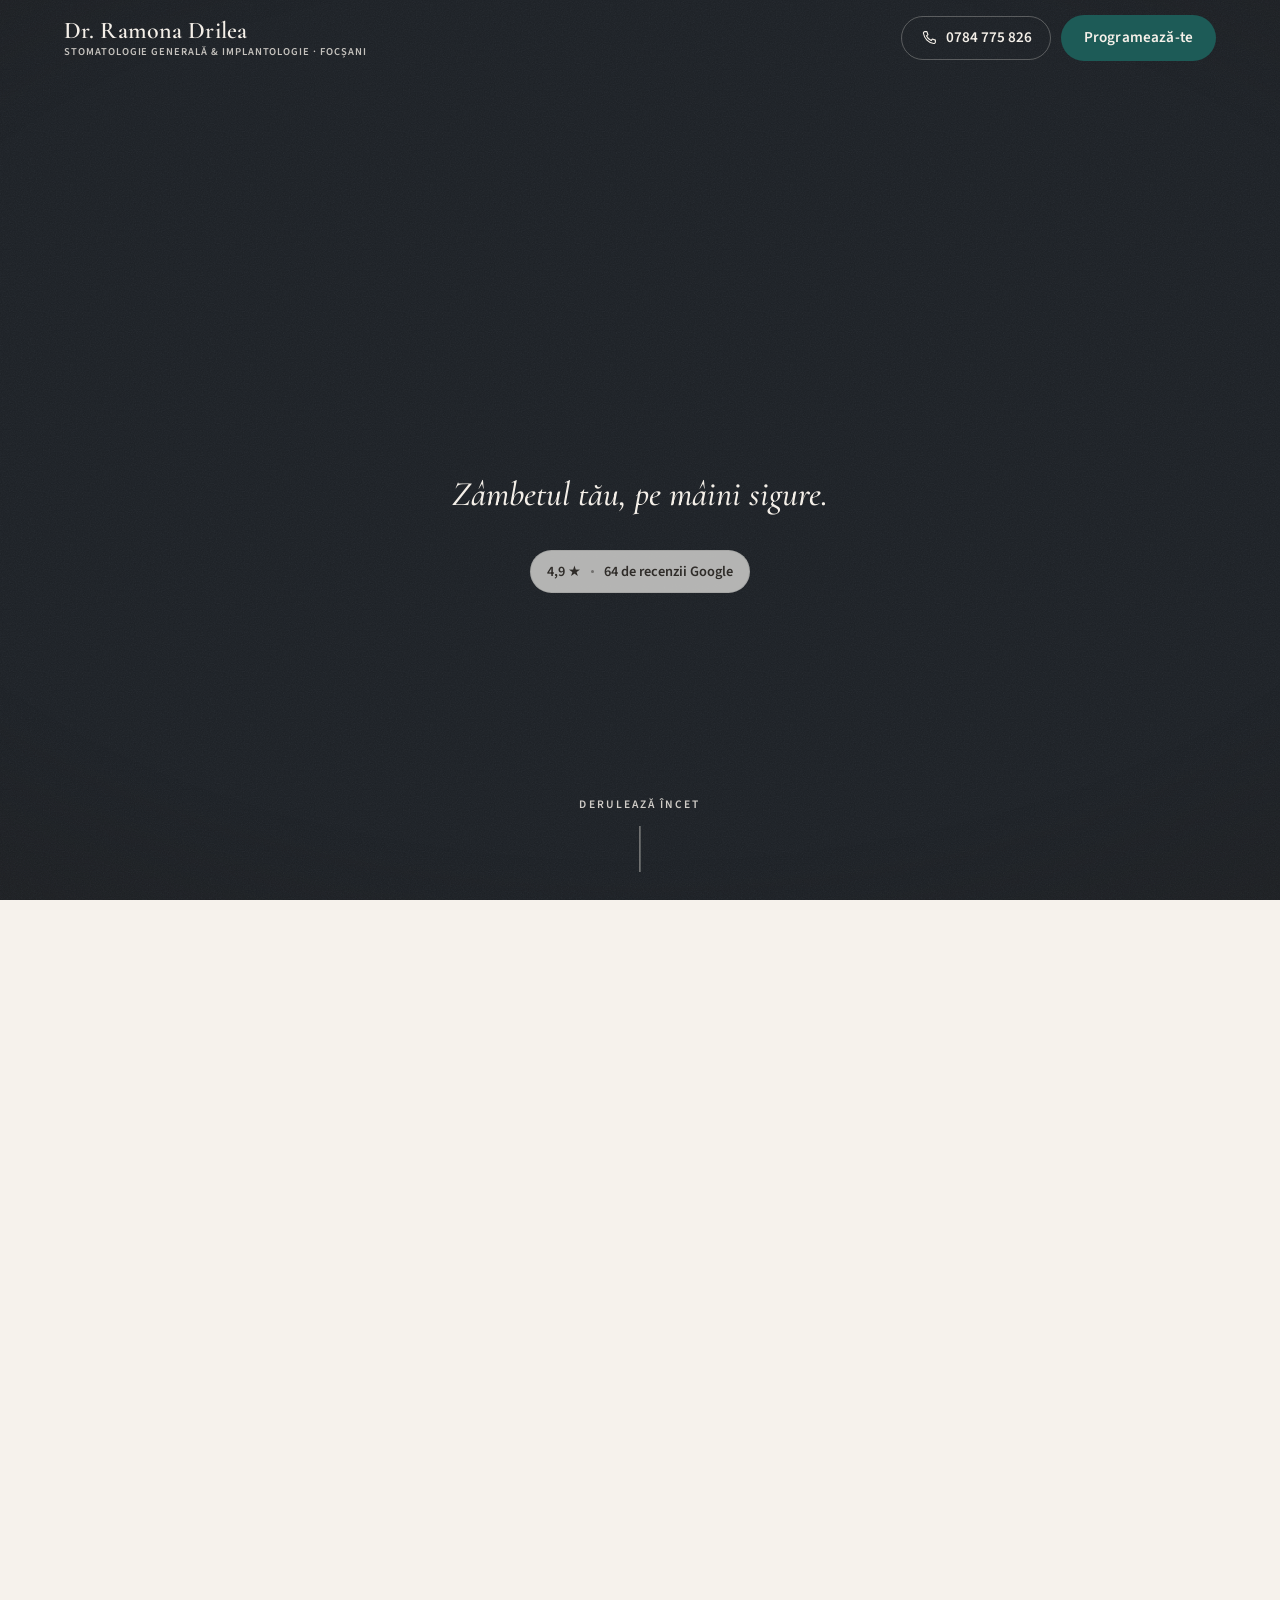
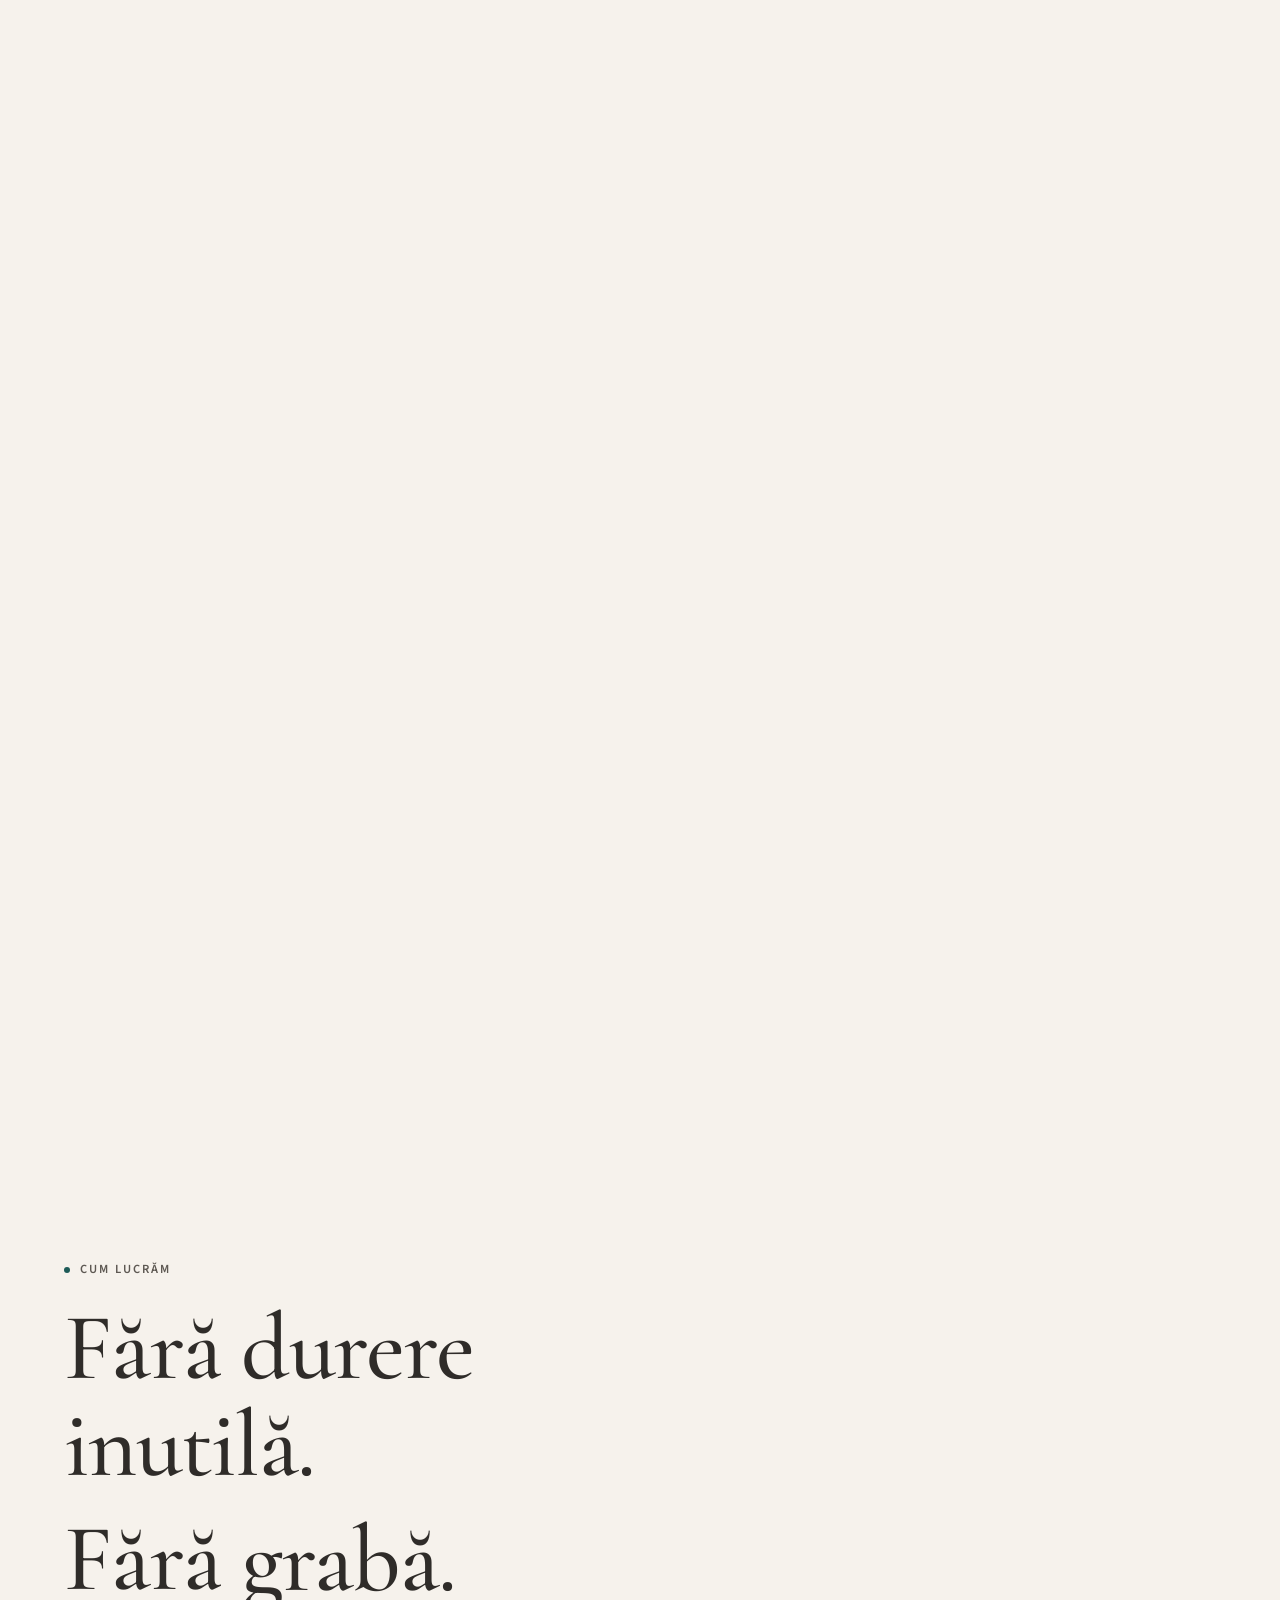
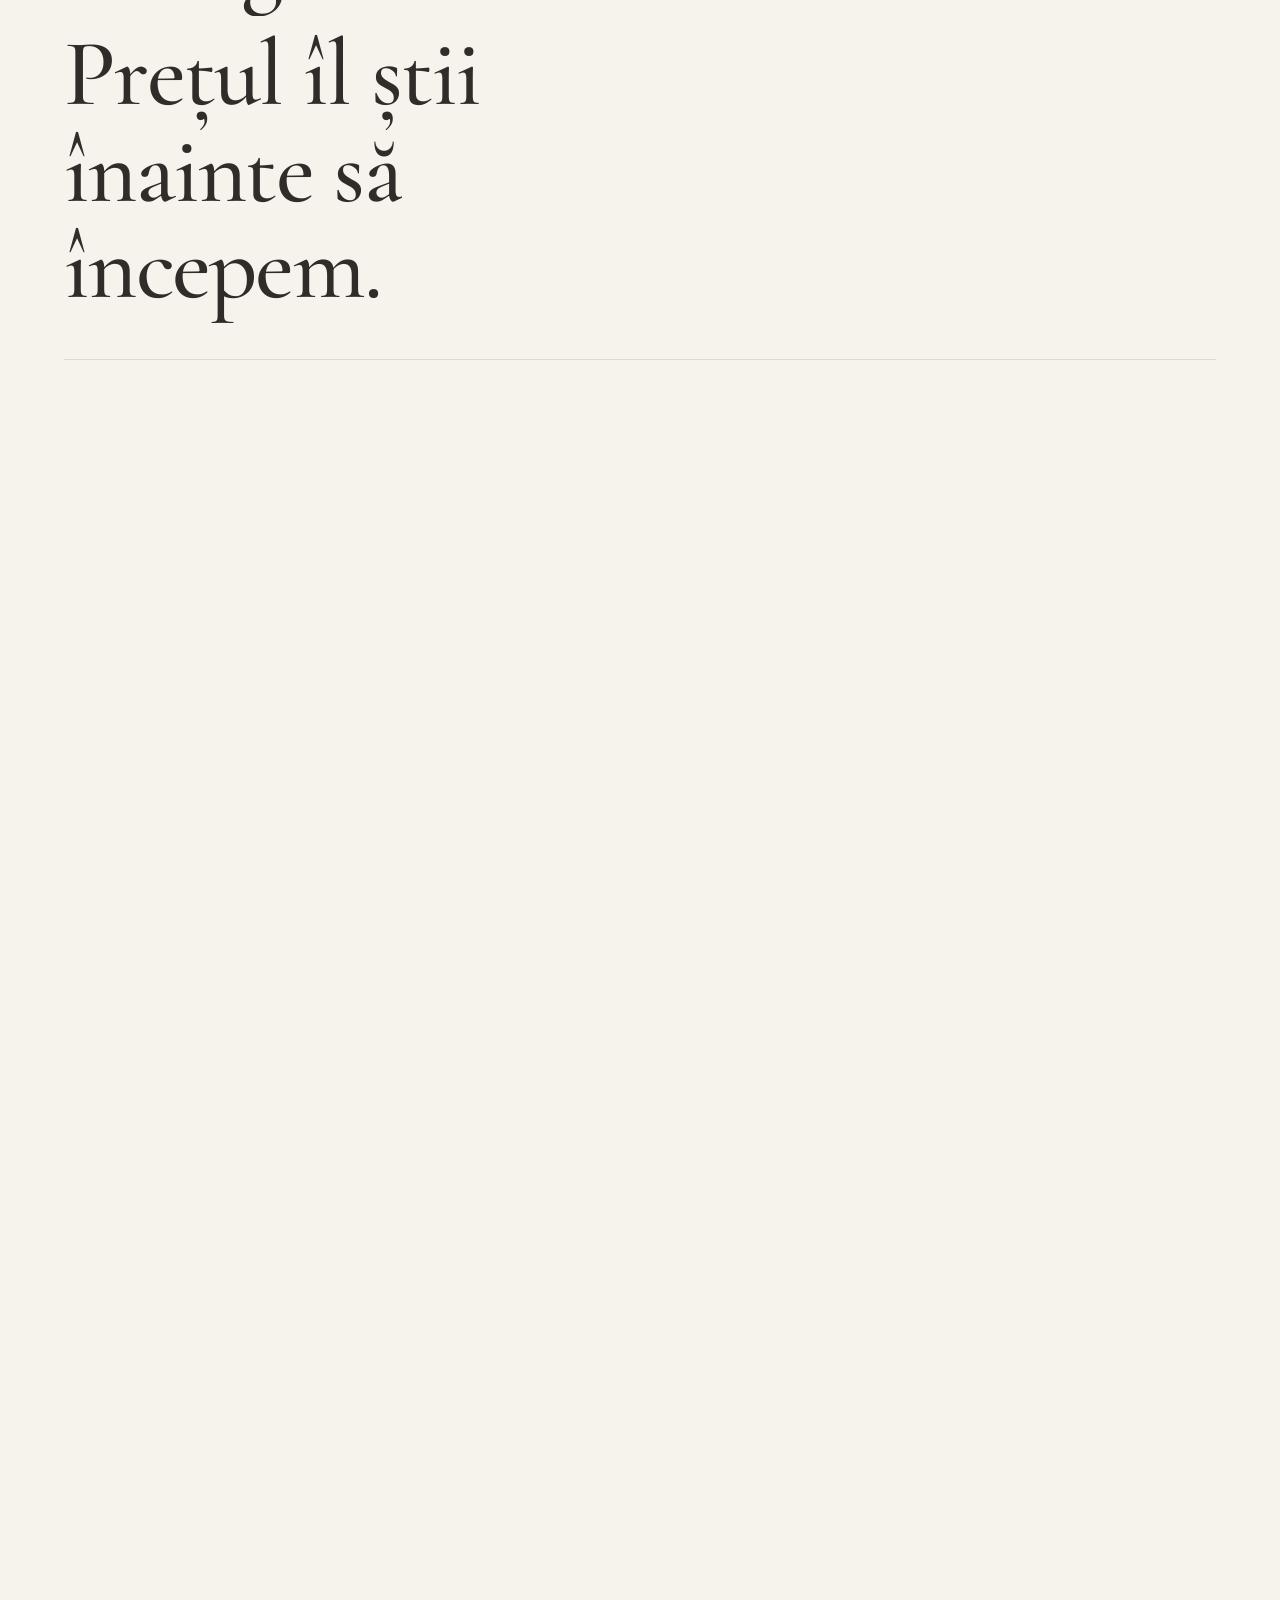
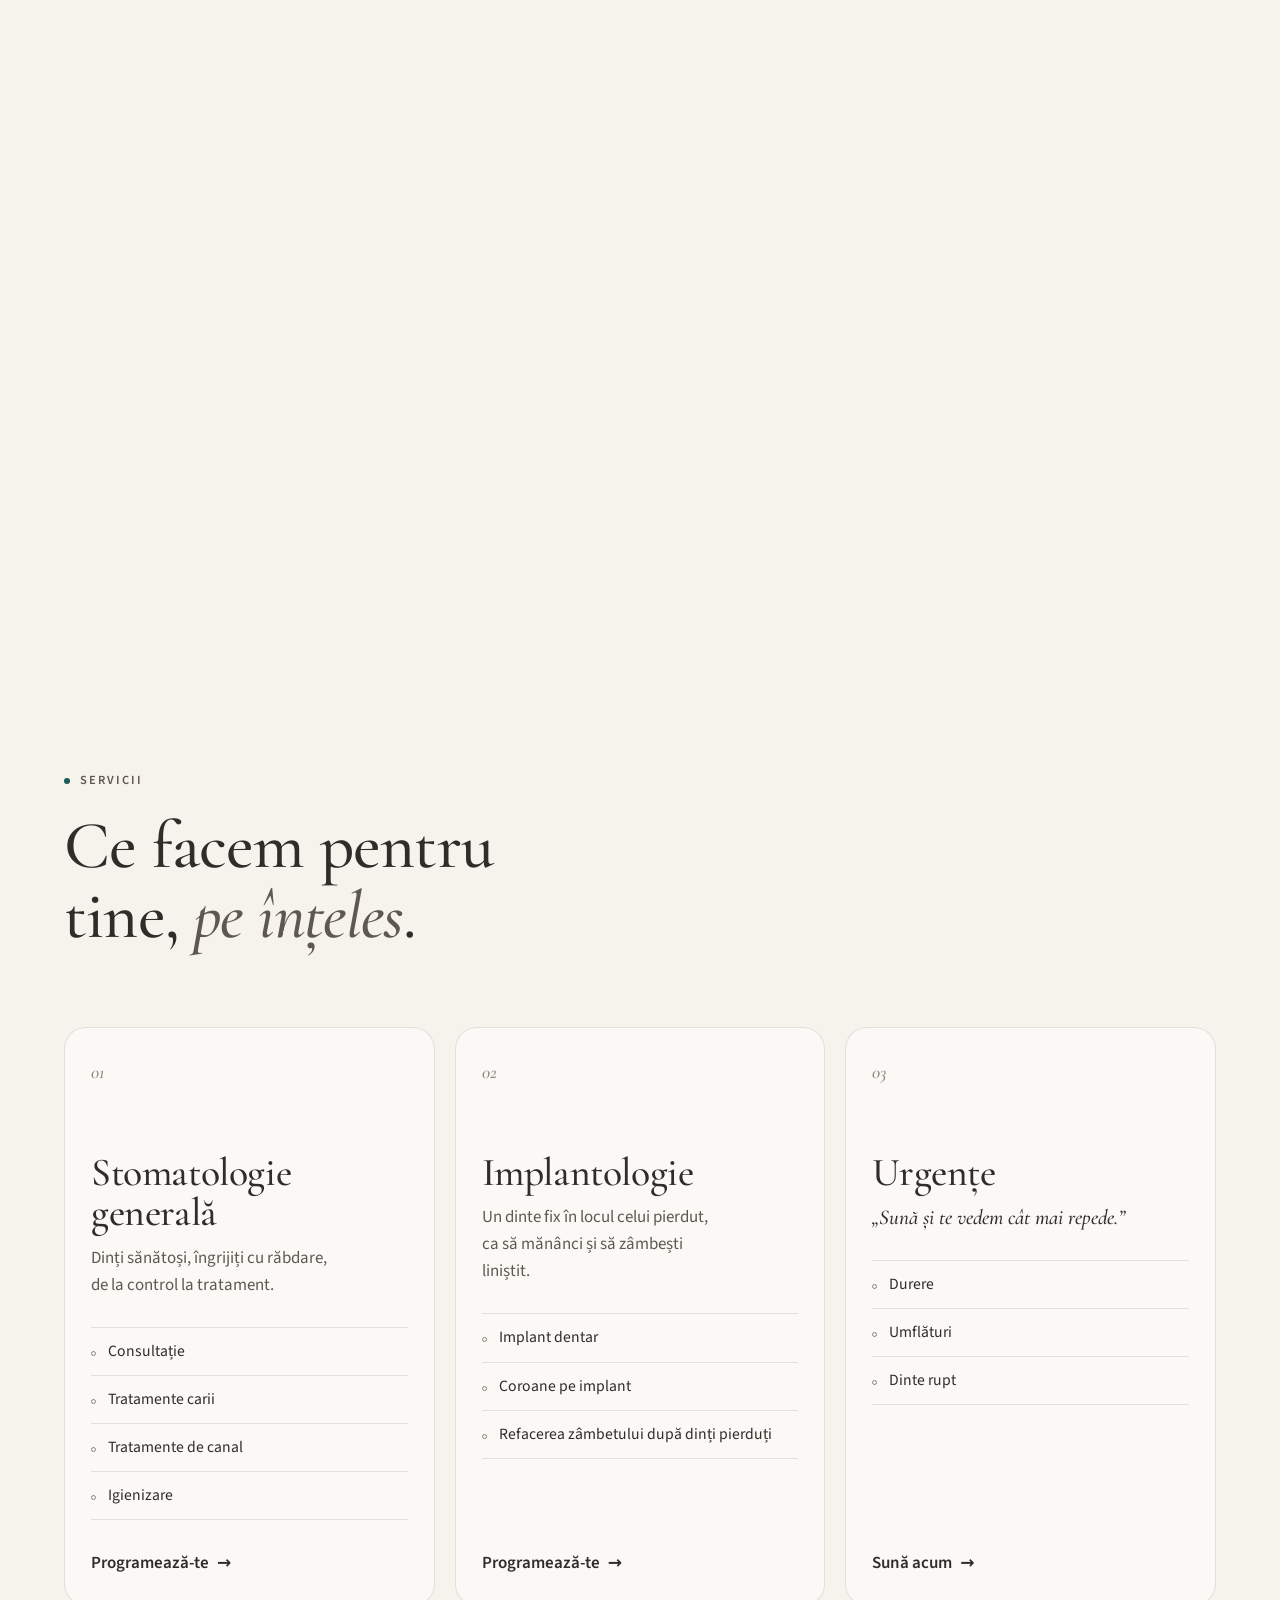
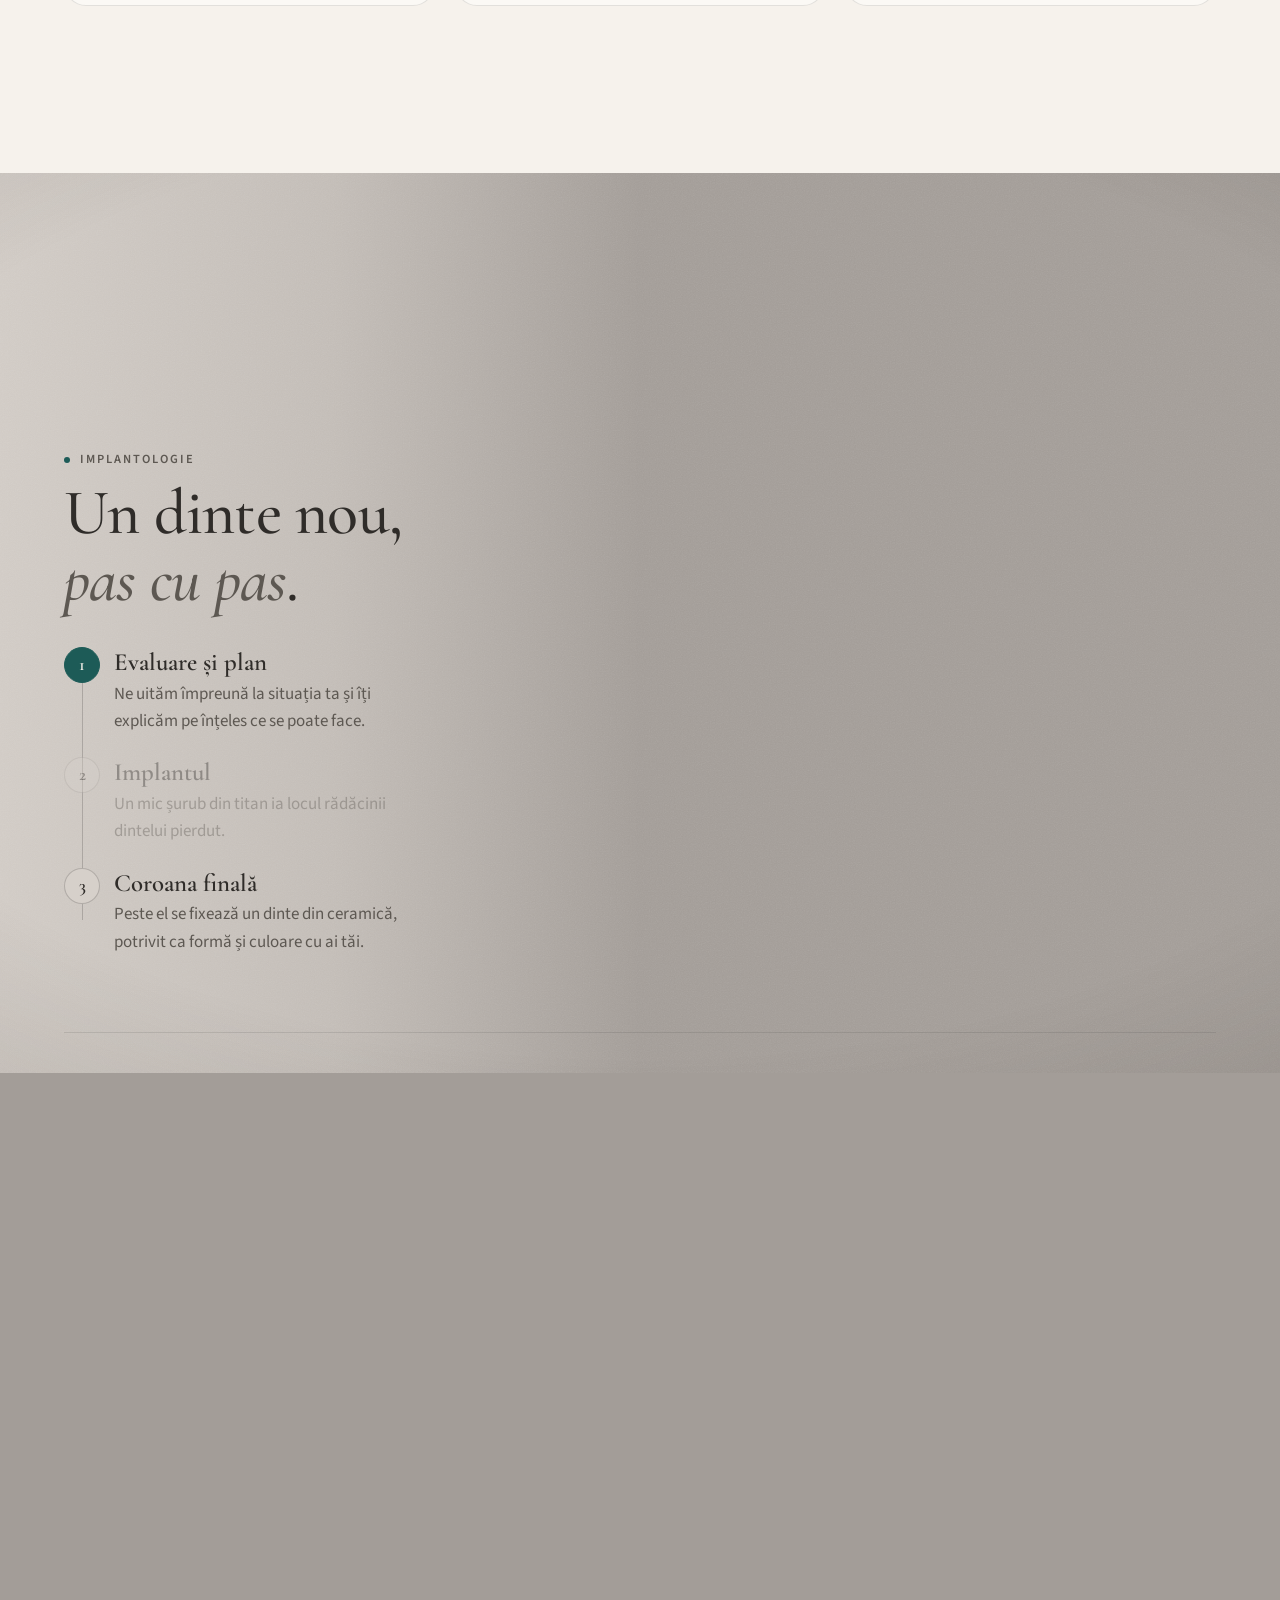
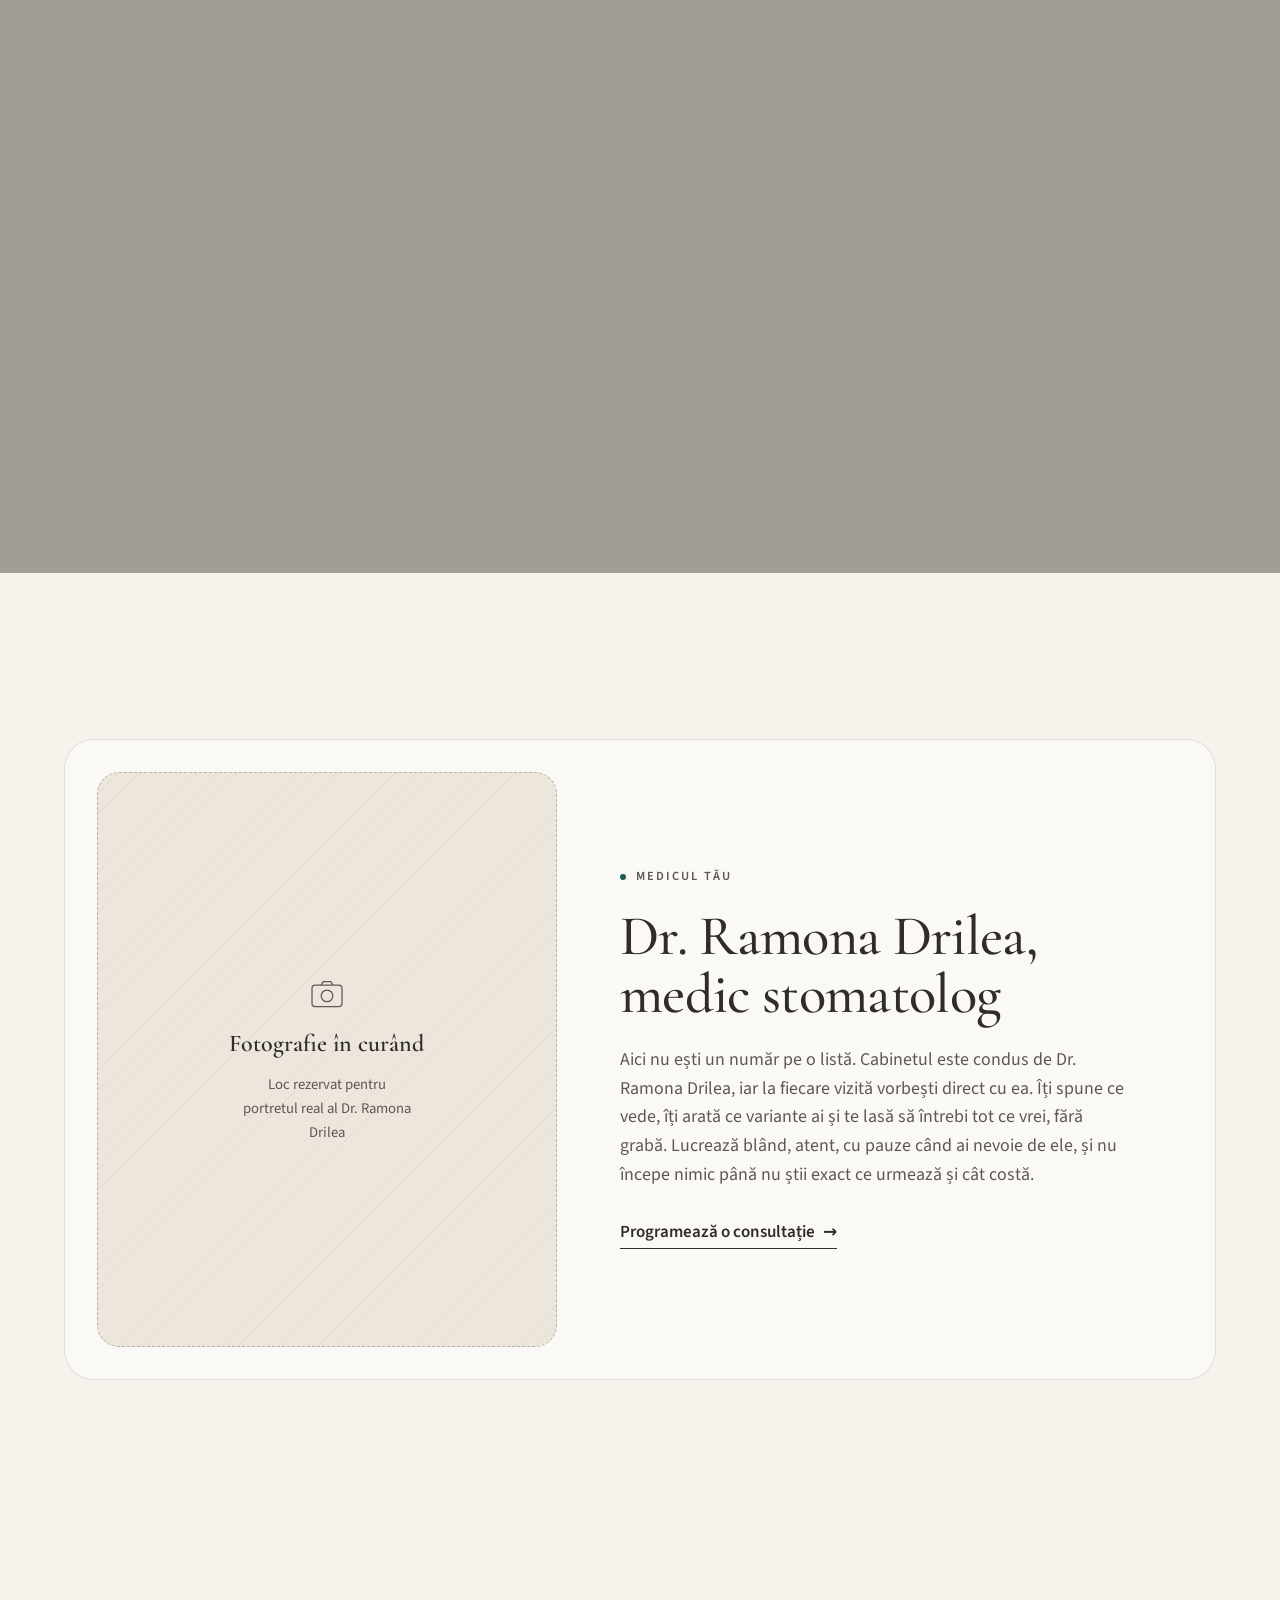
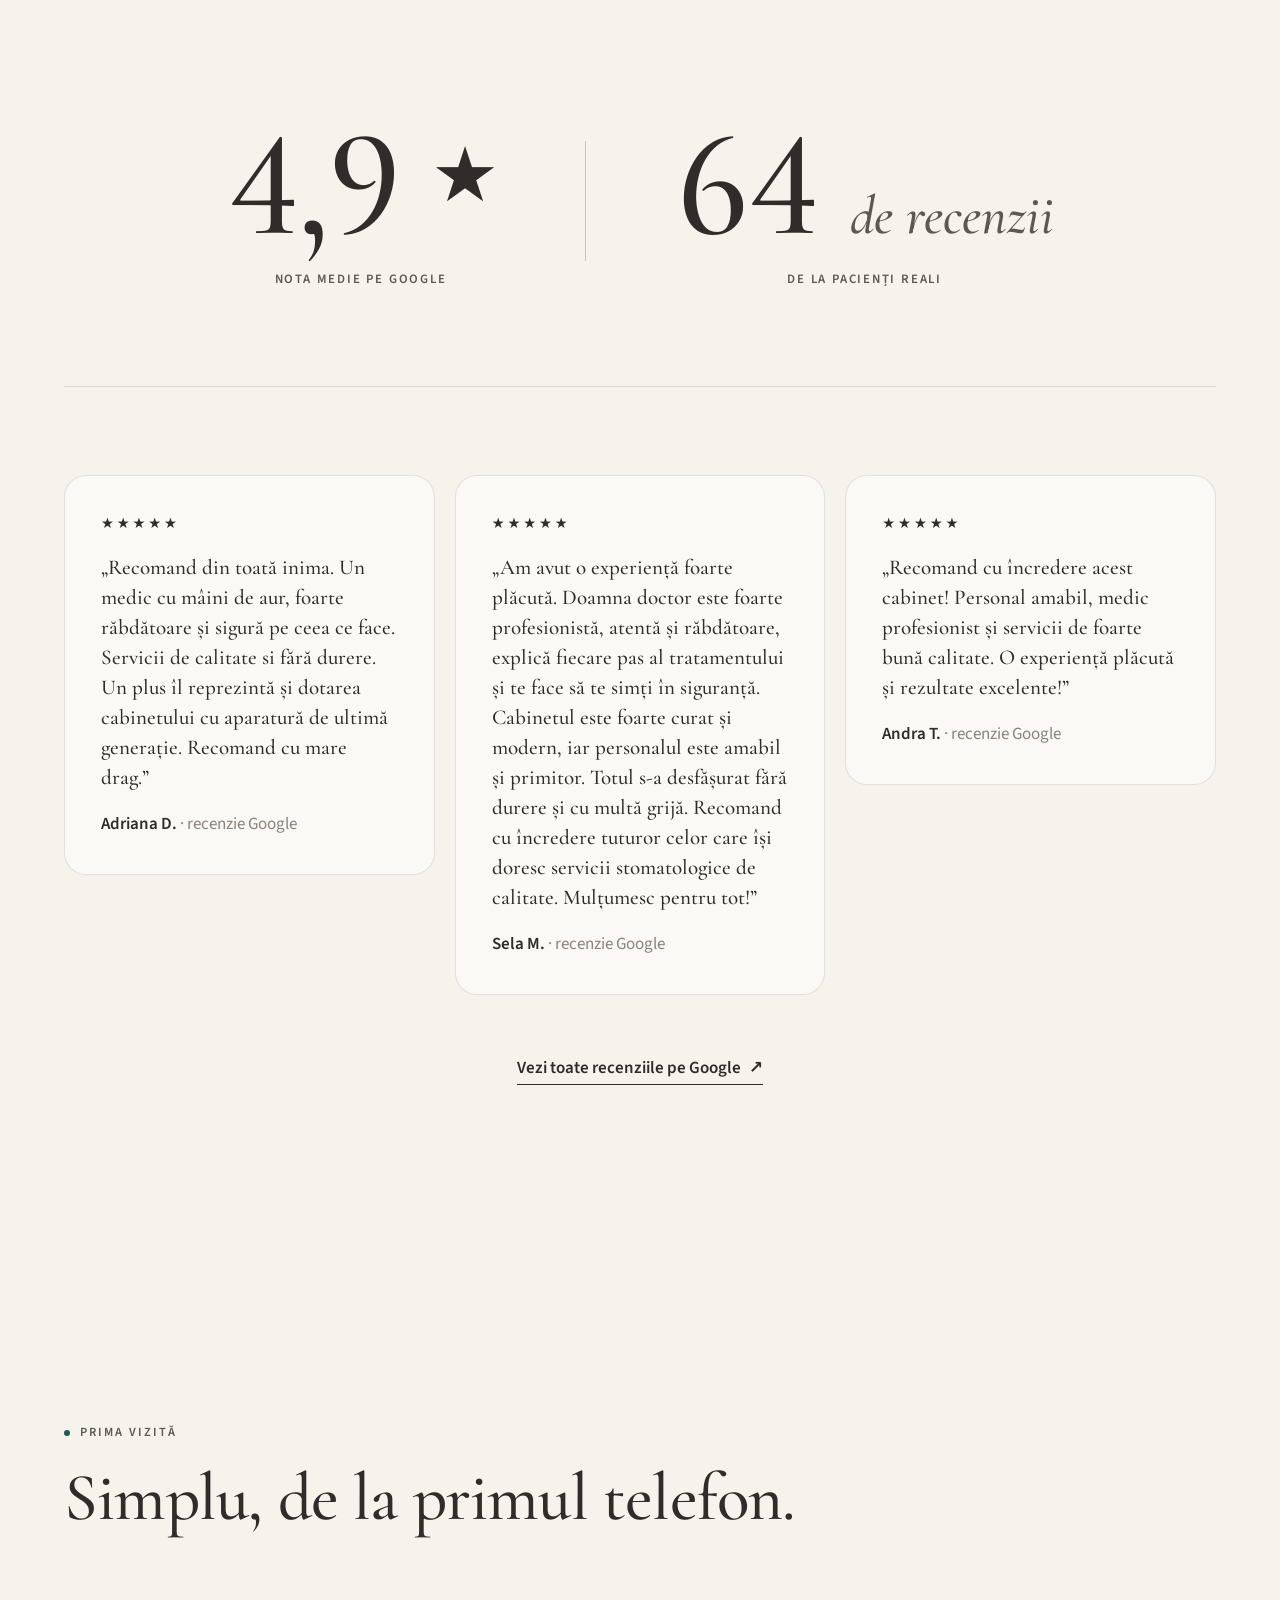
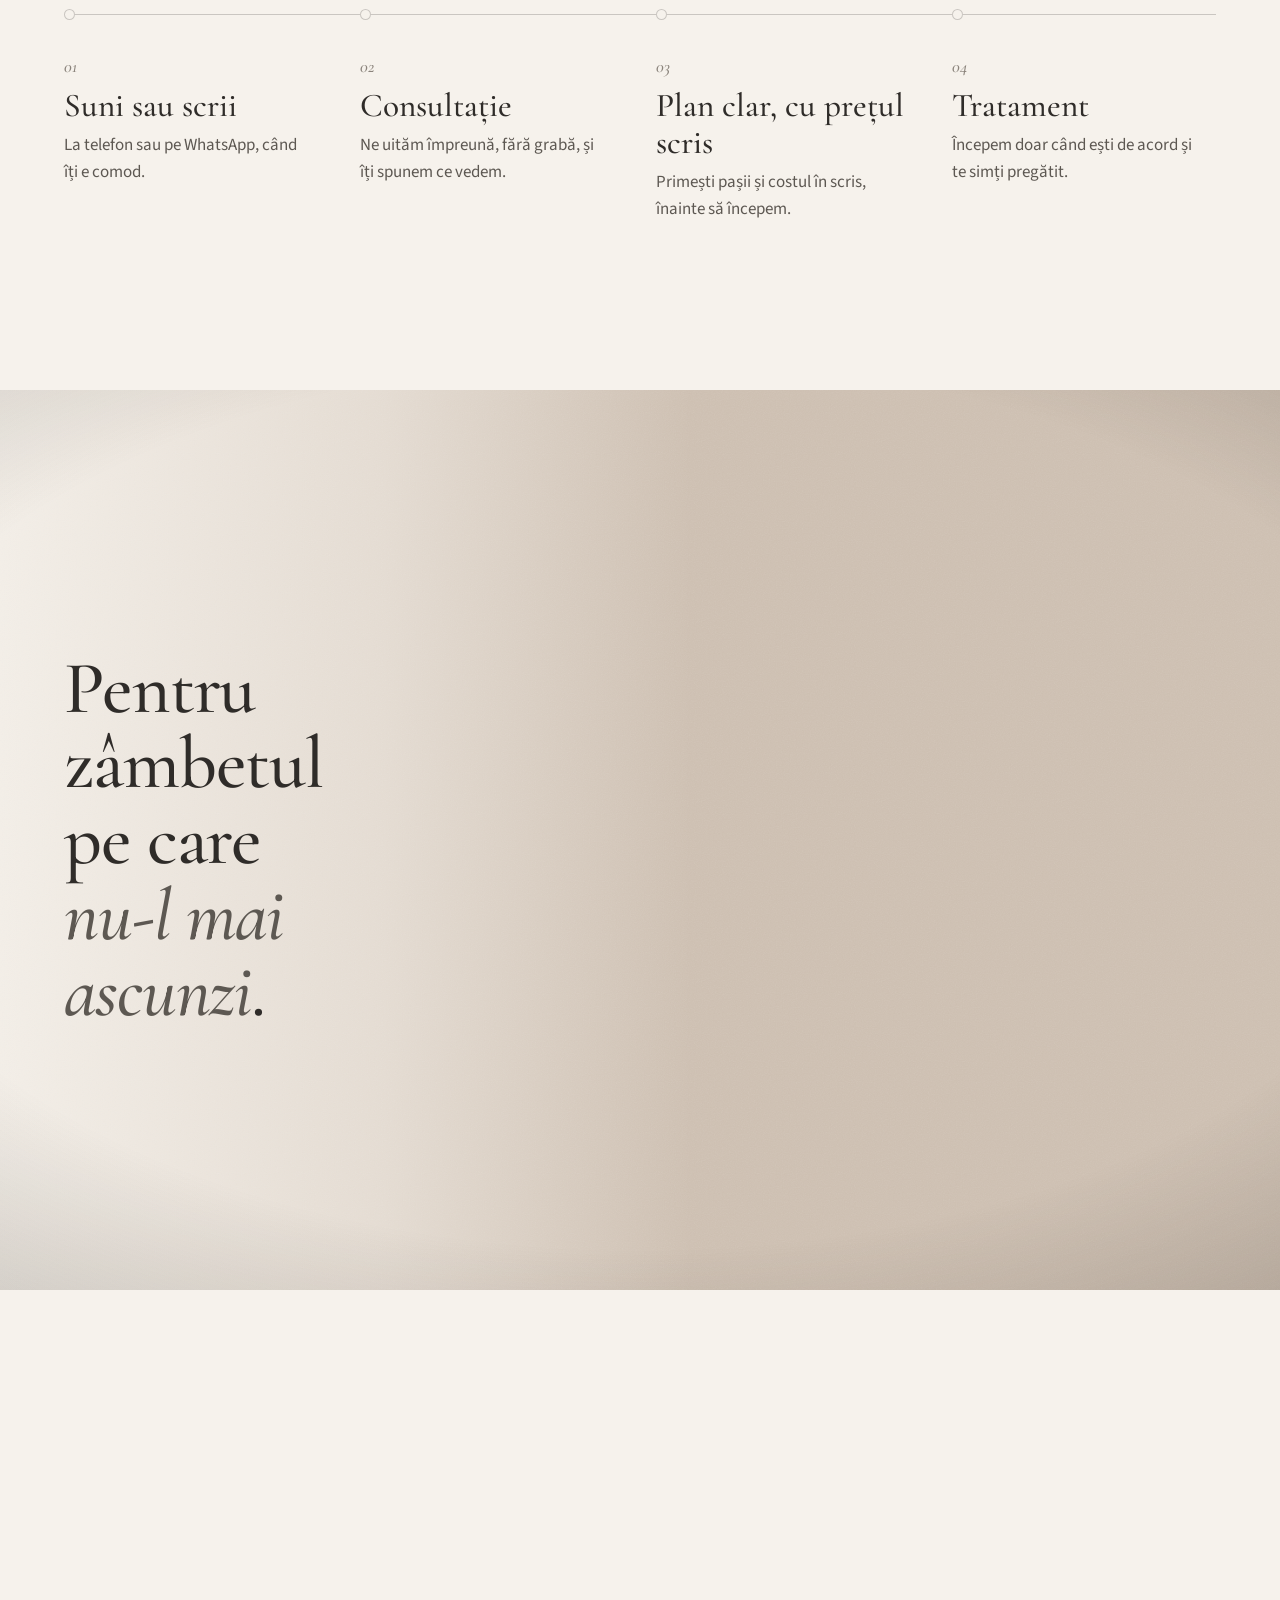
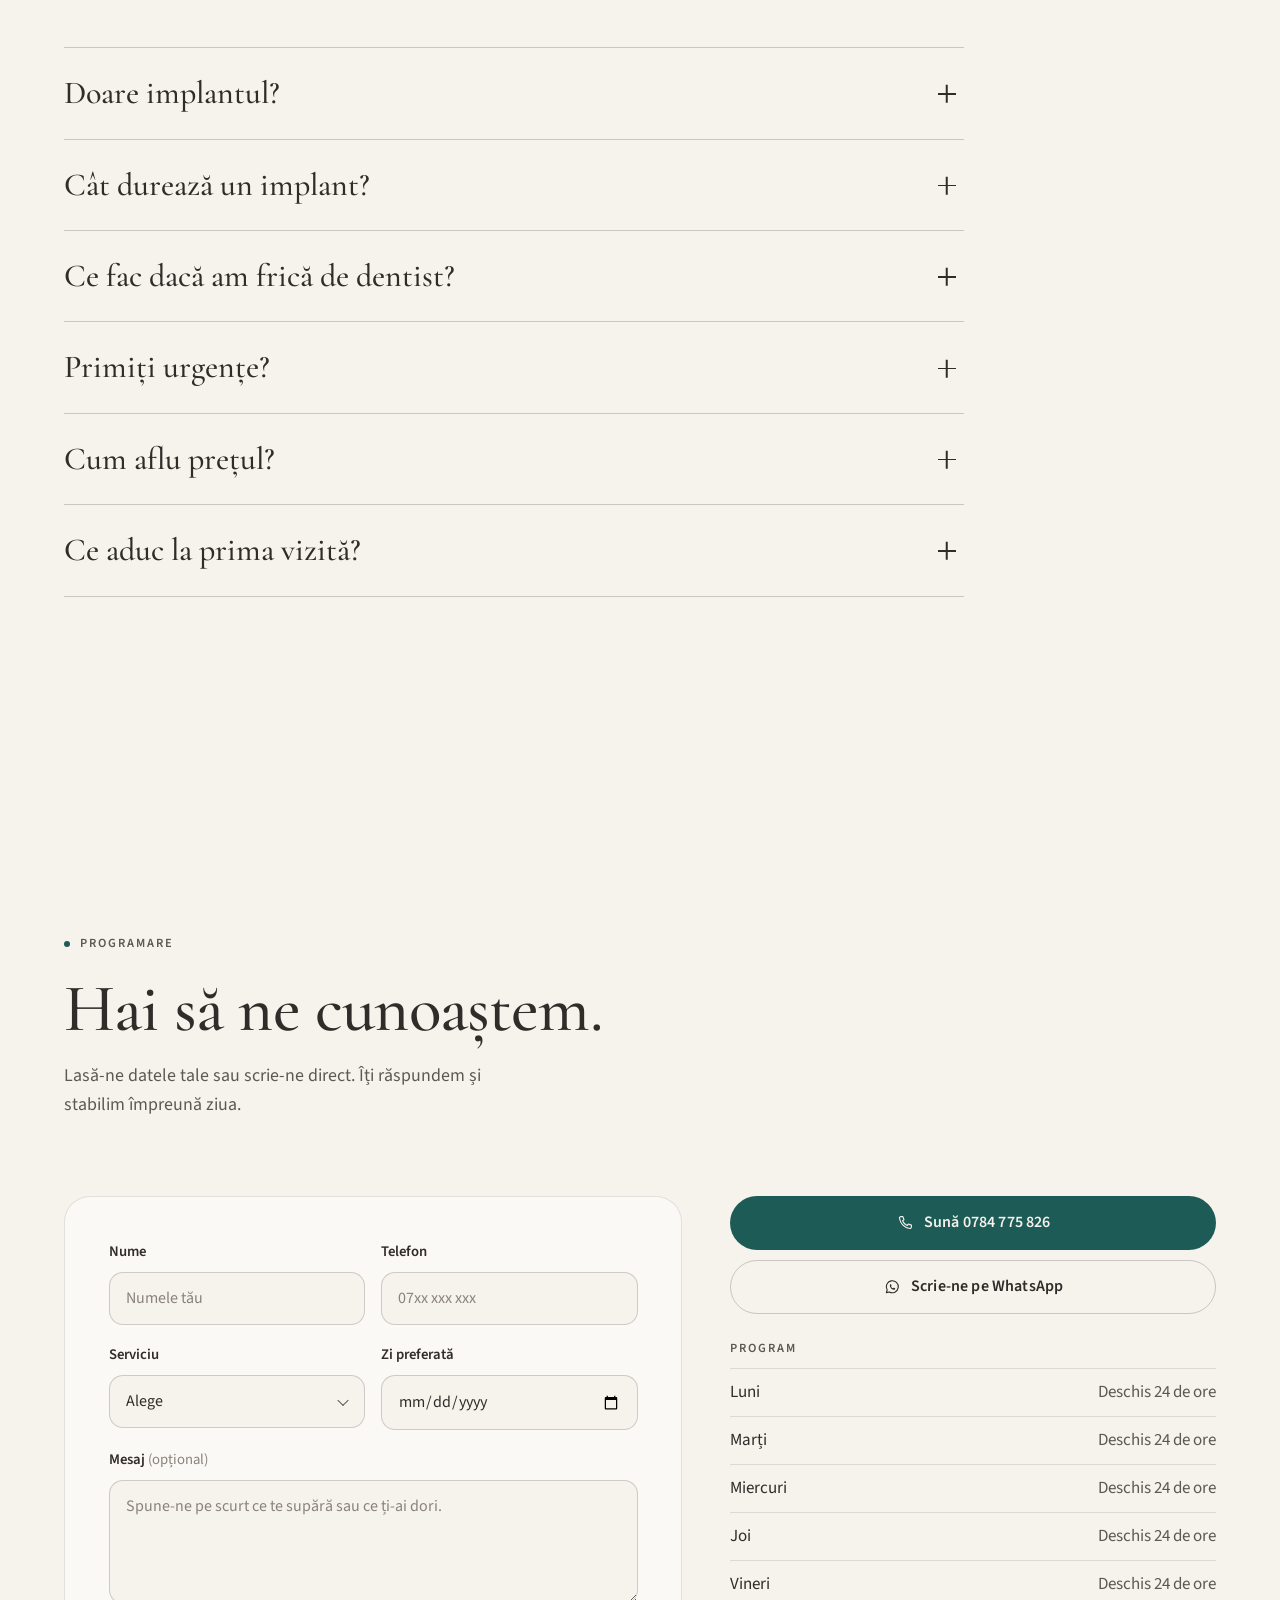
==== dr-ramona-drilea/index.html @ c36ce834 "Site pentru Cabinetul Dr. Ramona Drilea (fără media încă) Pagină cinematică într-un singur fișier HT" ====
<!doctype html>
<html lang="ro" class="no-js">
<head>
  <meta charset="utf-8">
  <meta name="viewport" content="width=device-width, initial-scale=1, viewport-fit=cover">
  <title>Dr. Ramona Drilea · Stomatologie generală & Implantologie · Focșani</title>
  <meta name="description" content="Cabinet Stomatologie Generală și Implantologie Dr. Ramona Drilea, Focșani. Zâmbetul tău, pe mâini sigure. Programări la 0784 775 826.">
  <meta name="theme-color" content="#f6f2ec">
  <meta property="og:type" content="website">
  <meta property="og:locale" content="ro_RO">
  <meta property="og:title" content="Dr. Ramona Drilea · Stomatologie generală & Implantologie · Focșani">
  <meta property="og:description" content="Zâmbetul tău, pe mâini sigure.">
  <meta property="og:image" content="assets/media/hero/d/097.webp">
  <link rel="icon" href="assets/img/favicon.svg" type="image/svg+xml">

  <link rel="preload" href="assets/fonts/cormorant-garamond-latin-500-normal.woff2" as="font" type="font/woff2" crossorigin>
  <link rel="preload" href="assets/fonts/source-sans-3-latin-wght-normal.woff2" as="font" type="font/woff2" crossorigin>
  <link rel="stylesheet" href="assets/vendor/lenis.css">
  <link rel="stylesheet" href="assets/css/style.css">
  <script>document.documentElement.classList.replace('no-js', 'js');</script>

  <script type="application/ld+json">
  {
    "@context": "https://schema.org",
    "@type": "Dentist",
    "name": "Cabinet Stomatologie Generală și Implantologie Dr. Ramona Drilea",
    "telephone": "+40784775826",
    "address": {
      "@type": "PostalAddress",
      "streetAddress": "Str. Pictor Nicolae Grigorescu 39",
      "postalCode": "620070",
      "addressLocality": "Focșani",
      "addressCountry": "RO"
    },
    "geo": { "@type": "GeoCoordinates", "latitude": 45.692033, "longitude": 27.1923734 },
    "openingHours": "Mo-Su 00:00-23:59",
    "hasMap": "https://www.google.com/maps/search/?api=1&query=Cabinet%20Stomatologie%20General%C4%83%20%C8%99i%20Implantologie%20Dr%20Ramona%20Drilea&query_place_id=ChIJv77pZUgZtEARqi3Fw35ZHFM"
  }
  </script>
</head>
<body>
  <a class="skip-link" href="#continut">Sari la conținut</a>

  <!-- ============ BARA DE SUS ============ -->
  <header class="topbar" data-topbar>
    <a class="brand" href="#acasa" aria-label="Dr. Ramona Drilea, înapoi la început">
      <span class="brand__name">Dr. Ramona Drilea</span>
      <span class="brand__sub">Stomatologie generală &amp; Implantologie · Focșani</span>
    </a>
    <nav class="topbar__actions" aria-label="Contact rapid">
      <a class="topbar__phone" href="tel:+40784775826" data-track="call">
        <svg aria-hidden="true" viewBox="0 0 24 24" width="18" height="18"><path d="M6.6 3.5h2.6l1.4 4.1-2 1.5a12 12 0 0 0 6.3 6.3l1.5-2 4.1 1.4v2.6a2 2 0 0 1-2.2 2A16.5 16.5 0 0 1 4.6 5.7a2 2 0 0 1 2-2.2Z" fill="none" stroke="currentColor" stroke-width="1.5" stroke-linejoin="round"/></svg>
        <span>0784 775 826</span>
      </a>
      <a class="btn btn--accent topbar__book" href="#programare" data-scroll>Programează-te</a>
    </nav>
  </header>

  <main id="continut">

    <!-- ============ HERO (clip 1, frame sequence) ============ -->
    <section class="hero" id="acasa" aria-labelledby="hero-title">
      <div class="scene hero__track" data-scene="hero">
        <div class="scene__stage hero__stage film">
          <picture class="seq__poster" data-poster
                   data-still-d="assets/media/hero/d/097.webp" data-still-m="assets/media/hero/m/097.webp">
            <source media="(max-aspect-ratio: 1/1)" srcset="assets/media/hero/m/001.webp" width="540" height="960">
            <img src="assets/media/hero/d/001.webp" alt="" width="1600" height="900" fetchpriority="high">
          </picture>
          <canvas class="seq__canvas" aria-hidden="true"
                  data-seq="hero"
                  data-src-d="assets/media/hero/d/" data-count-d="97"
                  data-src-m="assets/media/hero/m/" data-count-m="97"></canvas>
          <span class="grain" aria-hidden="true"></span>
          <p class="sr-only">Cabinetul în lumina dimineții: un fascicul de soare traversează încet scaunul crem, iar camera se luminează.</p>

          <div class="hero__copy">
            <h1 class="hero__title" id="hero-title">
              <span class="sr-only">Cabinet Stomatologie Generală și Implantologie </span>
              <span class="hero__name" data-split>Dr. Ramona Drilea</span>
            </h1>
            <p class="hero__tagline">Zâmbetul tău, pe mâini sigure.</p>
            <a class="badge hero__badge" href="https://www.google.com/maps/search/?api=1&amp;query=Cabinet%20Stomatologie%20General%C4%83%20%C8%99i%20Implantologie%20Dr%20Ramona%20Drilea&amp;query_place_id=ChIJv77pZUgZtEARqi3Fw35ZHFM" target="_blank" rel="noopener">
              <span>4,9 <span class="star" aria-hidden="true">★</span></span>
              <span class="badge__dot" aria-hidden="true"></span>
              <span>64 de recenzii Google</span>
            </a>
          </div>

          <div class="hero__cue" aria-hidden="true">
            <span>Derulează încet</span>
            <i></i>
          </div>
        </div>
      </div>
    </section>

    <!-- ============ FILOSOFIE ============ -->
    <section class="philo" aria-labelledby="philo-title">
      <div class="scene philo__track" data-scene="philo">
        <div class="scene__stage philo__stage">
          <p class="eyebrow" id="philo-title">Cum lucrăm</p>
          <ol class="philo__lines">
            <li class="philo__line" data-split-words>Fără durere inutilă.</li>
            <li class="philo__line" data-split-words>Fără grabă.</li>
            <li class="philo__line" data-split-words>Prețul îl știi înainte să începem.</li>
          </ol>
          <div class="philo__rail" aria-hidden="true"><span></span></div>
        </div>
      </div>
    </section>

    <!-- ============ SERVICII ============ -->
    <section class="section services" id="servicii" aria-labelledby="services-title">
      <header class="section-head" data-reveal>
        <p class="eyebrow">Servicii</p>
        <h2 id="services-title">Ce facem pentru tine, <em>pe înțeles</em>.</h2>
      </header>

      <div class="services__rail" data-rail tabindex="0" aria-label="Servicii, glisează pentru a vedea toate cardurile">
        <article class="service">
          <span class="service__num">01</span>
          <h3 class="service__title">Stomatologie generală</h3>
          <p class="service__outcome">Dinți sănătoși, îngrijiți cu răbdare, de la control la tratament.</p>
          <ul class="service__list">
            <li>Consultație</li>
            <li>Tratamente carii</li>
            <li>Tratamente de canal</li>
            <li>Igienizare</li>
          </ul>
          <a class="service__cta" href="#programare" data-scroll data-service="Stomatologie generală">Programează-te <span aria-hidden="true">→</span></a>
        </article>

        <article class="service">
          <span class="service__num">02</span>
          <h3 class="service__title">Implantologie</h3>
          <p class="service__outcome">Un dinte fix în locul celui pierdut, ca să mănânci și să zâmbești liniștit.</p>
          <ul class="service__list">
            <li>Implant dentar</li>
            <li>Coroane pe implant</li>
            <li>Refacerea zâmbetului după dinți pierduți</li>
          </ul>
          <a class="service__cta" href="#programare" data-scroll data-service="Implantologie">Programează-te <span aria-hidden="true">→</span></a>
        </article>

        <article class="service service--urgent">
          <span class="service__num">03</span>
          <h3 class="service__title">Urgențe</h3>
          <p class="service__outcome">„Sună și te vedem cât mai repede.”</p>
          <ul class="service__list">
            <li>Durere</li>
            <li>Umflături</li>
            <li>Dinte rupt</li>
          </ul>
          <a class="service__cta" href="tel:+40784775826">Sună acum <span aria-hidden="true">→</span></a>
        </article>
      </div>
      <div class="rail-dots" data-rail-dots aria-hidden="true"><i></i><i></i><i></i></div>
    </section>

    <!-- ============ IMPLANT (clip 2, frame sequence) ============ -->
    <section class="implant" id="implant" aria-labelledby="implant-title">
      <div class="scene implant__track" data-scene="implant">
        <div class="scene__stage implant__stage">
          <div class="implant__media film film--soft">
            <picture class="seq__poster" data-poster
                     data-still-d="assets/media/implant/d/121.webp" data-still-m="assets/media/implant/m/097.webp">
              <source media="(max-aspect-ratio: 1/1)" srcset="assets/media/implant/m/001.webp" width="640" height="800">
              <img src="assets/media/implant/d/001.webp" alt="" width="1280" height="720" loading="lazy">
            </picture>
            <canvas class="seq__canvas" aria-hidden="true"
                    data-seq="implant"
                    data-src-d="assets/media/implant/d/" data-count-d="121"
                    data-src-m="assets/media/implant/m/" data-count-m="97"></canvas>
            <span class="grain" aria-hidden="true"></span>
            <p class="sr-only">Șurubul din titan, bontul și coroana din ceramică se apropie încet și se îmbină într-un dinte complet.</p>
          </div>

          <div class="implant__copy">
            <p class="eyebrow">Implantologie</p>
            <h2 id="implant-title">Un dinte nou, <em>pas cu pas</em>.</h2>
            <ol class="steps">
              <li class="step" data-step="0">
                <span class="step__num">1</span>
                <div>
                  <h3>Evaluare și plan</h3>
                  <p>Ne uităm împreună la situația ta și îți explicăm pe înțeles ce se poate face.</p>
                </div>
              </li>
              <li class="step" data-step="1">
                <span class="step__num">2</span>
                <div>
                  <h3>Implantul</h3>
                  <p>Un mic șurub din titan ia locul rădăcinii dintelui pierdut.</p>
                </div>
              </li>
              <li class="step" data-step="2">
                <span class="step__num">3</span>
                <div>
                  <h3>Coroana finală</h3>
                  <p>Peste el se fixează un dinte din ceramică, potrivit ca formă și culoare cu ai tăi.</p>
                </div>
              </li>
            </ol>
          </div>
          <div class="implant__rail" aria-hidden="true"><span></span></div>
        </div>
      </div>
    </section>

    <!-- ============ MEDICUL ============ -->
    <section class="section doctor" id="medic" aria-labelledby="doctor-title">
      <article class="doctor__card">
        <!-- LOC REZERVAT: înlocuiți cu fotografia reală a Dr. Ramona Drilea (format recomandat 4:5, min. 1000×1250 px) -->
        <figure class="doctor__portrait" data-placeholder="portret">
          <div class="doctor__placeholder">
            <svg aria-hidden="true" viewBox="0 0 48 48" width="40" height="40"><rect x="6" y="12" width="36" height="26" rx="4" fill="none" stroke="currentColor" stroke-width="1.5"/><circle cx="24" cy="25" r="7" fill="none" stroke="currentColor" stroke-width="1.5"/><path d="M17 12l2.5-4h9L31 12" fill="none" stroke="currentColor" stroke-width="1.5" stroke-linejoin="round"/></svg>
            <strong>Fotografie în curând</strong>
            <span>Loc rezervat pentru portretul real al Dr. Ramona Drilea</span>
          </div>
        </figure>
        <div class="doctor__text" data-reveal>
          <p class="eyebrow">Medicul tău</p>
          <h2 id="doctor-title">Dr. Ramona Drilea, medic stomatolog</h2>
          <p>Aici nu ești un număr pe o listă. Cabinetul este condus de Dr. Ramona Drilea, iar la fiecare vizită vorbești direct cu ea. Îți spune ce vede, îți arată ce variante ai și te lasă să întrebi tot ce vrei, fără grabă. Lucrează blând, atent, cu pauze când ai nevoie de ele, și nu începe nimic până nu știi exact ce urmează și cât costă.</p>
          <a class="link-arrow" href="#programare" data-scroll>Programează o consultație <span aria-hidden="true">→</span></a>
        </div>
      </article>
    </section>

    <!-- ============ REZULTATE + RECENZII ============ -->
    <section class="section results" id="recenzii" aria-labelledby="results-title">
      <h2 class="sr-only" id="results-title">Ce spun pacienții</h2>
      <div class="stats" data-counters>
        <div class="stat">
          <p class="stat__value"><span data-count-to="4.9" data-decimals="1">4,9</span> <span class="star" aria-hidden="true">★</span></p>
          <p class="stat__label">nota medie pe Google</p>
        </div>
        <div class="stat__divider" aria-hidden="true"></div>
        <div class="stat">
          <p class="stat__value"><span data-count-to="64" data-decimals="0">64</span> <span class="stat__unit">de recenzii</span></p>
          <p class="stat__label">de la pacienți reali</p>
        </div>
      </div>

      <!-- Recenzii reale, 5 stele, preluate de pe Google Maps (texte nemodificate). -->
      <div class="reviews">
        <figure class="review" data-reveal>
          <p class="review__stars" aria-label="5 din 5 stele">★★★★★</p>
          <blockquote class="review__quote">
            <p>Recomand din toată inima. Un medic cu mâini de aur, foarte răbdătoare și sigură pe ceea ce face. Servicii de calitate si fără durere.<br>Un plus îl reprezintă și dotarea cabinetului cu aparatură de ultimă generație. Recomand cu mare drag.</p>
          </blockquote>
          <figcaption class="review__by">Adriana D. <span>· recenzie Google</span></figcaption>
        </figure>
        <figure class="review" data-reveal>
          <p class="review__stars" aria-label="5 din 5 stele">★★★★★</p>
          <blockquote class="review__quote">
            <p>Am avut o experiență foarte plăcută. Doamna doctor este foarte profesionistă, atentă și răbdătoare, explică fiecare pas al tratamentului și te face să te simți în siguranță. Cabinetul este foarte curat și modern, iar personalul este amabil și primitor. Totul s-a desfășurat fără durere și cu multă grijă. Recomand cu încredere tuturor celor care își doresc servicii stomatologice de calitate. Mulțumesc pentru tot!</p>
          </blockquote>
          <figcaption class="review__by">Sela M. <span>· recenzie Google</span></figcaption>
        </figure>
        <figure class="review" data-reveal>
          <p class="review__stars" aria-label="5 din 5 stele">★★★★★</p>
          <blockquote class="review__quote">
            <p>Recomand cu încredere acest cabinet! Personal amabil, medic profesionist și servicii de foarte bună calitate. O experiență plăcută și rezultate excelente!</p>
          </blockquote>
          <figcaption class="review__by">Andra T. <span>· recenzie Google</span></figcaption>
        </figure>
      </div>

      <a class="link-arrow results__all" href="https://www.google.com/maps/search/?api=1&amp;query=Cabinet%20Stomatologie%20General%C4%83%20%C8%99i%20Implantologie%20Dr%20Ramona%20Drilea&amp;query_place_id=ChIJv77pZUgZtEARqi3Fw35ZHFM" target="_blank" rel="noopener" data-reviews-link>Vezi toate recenziile pe Google <span aria-hidden="true">↗</span></a>
    </section>

    <!-- ============ PRIMA VIZITĂ ============ -->
    <section class="section visit" id="prima-vizita" aria-labelledby="visit-title">
      <header class="section-head" data-reveal>
        <p class="eyebrow">Prima vizită</p>
        <h2 id="visit-title">Simplu, de la primul telefon.</h2>
      </header>
      <ol class="visit__steps" data-visit>
        <li class="visit__step">
          <span class="visit__num">01</span>
          <h3>Suni sau scrii</h3>
          <p>La telefon sau pe WhatsApp, când îți e comod.</p>
        </li>
        <li class="visit__step">
          <span class="visit__num">02</span>
          <h3>Consultație</h3>
          <p>Ne uităm împreună, fără grabă, și îți spunem ce vedem.</p>
        </li>
        <li class="visit__step">
          <span class="visit__num">03</span>
          <h3>Plan clar, cu prețul scris</h3>
          <p>Primești pașii și costul în scris, înainte să începem.</p>
        </li>
        <li class="visit__step">
          <span class="visit__num">04</span>
          <h3>Tratament</h3>
          <p>Începem doar când ești de acord și te simți pregătit.</p>
        </li>
      </ol>
    </section>

    <!-- ============ ZÂMBETUL (clip 3) ============ -->
    <section class="smile film" aria-labelledby="smile-title">
      <video class="smile__video" muted playsinline preload="none" disablepictureinpicture
             poster="assets/media/smile/poster.jpg"
             data-poster-d="assets/media/smile/poster.jpg" data-poster-m="assets/media/smile/poster-m.jpg"
             data-still-d="assets/media/smile/end.jpg" data-still-m="assets/media/smile/end-m.jpg"
             data-src-d="assets/media/smile/smile" data-src-m="assets/media/smile/smile-m"
             aria-hidden="true"></video>
      <span class="grain" aria-hidden="true"></span>
      <p class="smile__line" id="smile-title" data-reveal>Pentru zâmbetul pe care <em>nu-l mai ascunzi</em>.</p>
    </section>

    <!-- ============ ÎNTREBĂRI ============ -->
    <section class="section faq" id="intrebari" aria-labelledby="faq-title">
      <header class="section-head" data-reveal>
        <p class="eyebrow">Întrebări</p>
        <h2 id="faq-title">Ce ne întreabă oamenii des.</h2>
      </header>
      <div class="faq__list">
        <details class="faq__item">
          <summary>Doare implantul?</summary>
          <div class="faq__body"><p>Intervenția se face cu anestezie locală, așa că în timpul ei nu ar trebui să simți durere, doar presiune. În zilele de după poate apărea un disconfort, diferit de la om la om. Îl discutăm dinainte și primești recomandări clare pentru acasă.</p></div>
        </details>
        <details class="faq__item">
          <summary>Cât durează un implant?</summary>
          <div class="faq__body"><p>Depinde de fiecare caz. De obicei, între implant și coroana finală trece o perioadă de vindecare de câteva luni. La consultație îți spunem cum ar arăta calendarul în situația ta.</p></div>
        </details>
        <details class="faq__item">
          <summary>Ce fac dacă am frică de dentist?</summary>
          <div class="faq__body"><p>Spune-ne de la început, e mai des decât crezi. Mergem în ritmul tău, îți explicăm fiecare pas înainte să-l facem și poți cere oricând o pauză.</p></div>
        </details>
        <details class="faq__item">
          <summary>Primiți urgențe?</summary>
          <div class="faq__body"><p>Da. Dacă ai o durere, o umflătură sau un dinte rupt, sună-ne la <a href="tel:+40784775826">0784 775 826</a> și te vedem cât mai repede.</p></div>
        </details>
        <details class="faq__item">
          <summary>Cum aflu prețul?</summary>
          <div class="faq__body"><p>După consultație primești planul de tratament cu prețul scris. Costul depinde de ce ai nevoie, de aceea nu îl ghicim la telefon, dar îl știi întotdeauna înainte să începem.</p></div>
        </details>
        <details class="faq__item">
          <summary>Ce aduc la prima vizită?</summary>
          <div class="faq__body"><p>Actul de identitate și, dacă ai, radiografii sau documente de la tratamente anterioare, plus lista medicamentelor pe care le iei. Dacă nu ai nimic din toate acestea, nu e nicio problemă.</p></div>
        </details>
      </div>
    </section>

    <!-- ============ PROGRAMARE ============ -->
    <section class="section booking" id="programare" aria-labelledby="booking-title">
      <header class="section-head" data-reveal>
        <p class="eyebrow">Programare</p>
        <h2 id="booking-title">Hai să ne cunoaștem.</h2>
        <p class="section-head__lead">Lasă-ne datele tale sau scrie-ne direct. Îți răspundem și stabilim împreună ziua.</p>
      </header>

      <div class="booking__grid">
        <form class="form" id="form-programare" novalidate data-booking-form data-endpoint="">
          <div class="field">
            <label for="f-nume">Nume</label>
            <input id="f-nume" name="nume" type="text" autocomplete="name" required minlength="2" placeholder="Numele tău">
            <p class="field__error" id="f-nume-err" aria-live="polite"></p>
          </div>
          <div class="field">
            <label for="f-telefon">Telefon</label>
            <input id="f-telefon" name="telefon" type="tel" inputmode="tel" autocomplete="tel" required placeholder="07xx xxx xxx">
            <p class="field__error" id="f-telefon-err" aria-live="polite"></p>
          </div>
          <div class="field">
            <label for="f-serviciu">Serviciu</label>
            <div class="select">
              <select id="f-serviciu" name="serviciu" required>
                <option value="" disabled selected>Alege</option>
                <option>Stomatologie generală</option>
                <option>Implantologie</option>
                <option>Urgență</option>
                <option>Nu știu încă</option>
              </select>
            </div>
            <p class="field__error" id="f-serviciu-err" aria-live="polite"></p>
          </div>
          <div class="field">
            <label for="f-zi">Zi preferată</label>
            <input id="f-zi" name="zi" type="date">
            <p class="field__error" id="f-zi-err" aria-live="polite"></p>
          </div>
          <div class="field field--full">
            <label for="f-mesaj">Mesaj <span class="field__opt">(opțional)</span></label>
            <textarea id="f-mesaj" name="mesaj" rows="4" placeholder="Spune-ne pe scurt ce te supără sau ce ți-ai dori."></textarea>
          </div>
          <div class="form__foot field--full">
            <button class="btn btn--accent btn--lg" type="submit">Trimite cererea</button>
            <p class="form__note">Cererea se trimite pe WhatsApp, cu mesajul gata scris. Datele tale ajung doar la cabinet.</p>
          </div>
          <div class="form__status" role="status" aria-live="polite" hidden data-form-status></div>
        </form>

        <aside class="booking__info" aria-label="Contact și program">
          <div class="contact-actions">
            <a class="btn btn--accent btn--lg" href="tel:+40784775826" data-track="call">
              <svg aria-hidden="true" viewBox="0 0 24 24" width="18" height="18"><path d="M6.6 3.5h2.6l1.4 4.1-2 1.5a12 12 0 0 0 6.3 6.3l1.5-2 4.1 1.4v2.6a2 2 0 0 1-2.2 2A16.5 16.5 0 0 1 4.6 5.7a2 2 0 0 1 2-2.2Z" fill="none" stroke="currentColor" stroke-width="1.5" stroke-linejoin="round"/></svg>
              Sună 0784 775 826
            </a>
            <a class="btn btn--ghost btn--lg" href="https://wa.me/40784775826" target="_blank" rel="noopener" data-track="whatsapp">
              <svg aria-hidden="true" viewBox="0 0 24 24" width="18" height="18"><path d="M4.5 19.5l1.1-3.6A8 8 0 1 1 8.4 18.6Z" fill="none" stroke="currentColor" stroke-width="1.5" stroke-linejoin="round"/><path d="M9.2 8.6c.2-.4.4-.4.7-.4h.4c.2 0 .4 0 .5.4l.6 1.4c0 .2 0 .3-.1.5l-.4.5c-.1.1-.2.3 0 .5.5.9 1.3 1.7 2.3 2.2.2.1.4.1.5 0l.5-.6c.2-.2.3-.2.5-.1l1.3.6c.2.1.3.2.3.4 0 .5-.2 1-.6 1.3-.5.4-1.2.5-1.9.3a7.4 7.4 0 0 1-4.6-4.3c-.3-.8-.2-1.7.4-2.3Z" fill="currentColor"/></svg>
              Scrie-ne pe WhatsApp
            </a>
          </div>

          <div class="info-block">
            <h3>Program</h3>
            <!-- Program preluat din Google Maps (octombrie 2026). Actualizați aici dacă se schimbă. -->
            <ul class="hours" data-hours>
              <li><span>Luni</span><span>Deschis 24 de ore</span></li>
              <li><span>Marți</span><span>Deschis 24 de ore</span></li>
              <li><span>Miercuri</span><span>Deschis 24 de ore</span></li>
              <li><span>Joi</span><span>Deschis 24 de ore</span></li>
              <li><span>Vineri</span><span>Deschis 24 de ore</span></li>
              <li><span>Sâmbătă</span><span>Deschis 24 de ore</span></li>
              <li><span>Duminică</span><span>Deschis 24 de ore</span></li>
            </ul>
            <p class="info-note">Programul este cel afișat pe Google. Sună înainte să vii, ca să-ți pregătim timpul.</p>
          </div>

          <div class="info-block">
            <h3>Adresă</h3>
            <address>Str. Pictor Nicolae Grigorescu 39<br>620070 Focșani, România</address>
          </div>

          <div class="map">
            <iframe title="Hartă: Cabinet Stomatologie Generală și Implantologie Dr. Ramona Drilea, Str. Pictor Nicolae Grigorescu 39, Focșani"
                    src="https://www.google.com/maps?q=Cabinet+Stomatologie+General%C4%83+%C8%99i+Implantologie+Dr+Ramona+Drilea,+Str.+Pictor+Nicolae+Grigorescu+39,+620070+Foc%C8%99ani&amp;hl=ro&amp;z=16&amp;output=embed"
                    loading="lazy" referrerpolicy="no-referrer-when-downgrade" allowfullscreen></iframe>
          </div>
          <a class="link-arrow" href="https://www.google.com/maps/search/?api=1&amp;query=Cabinet%20Stomatologie%20General%C4%83%20%C8%99i%20Implantologie%20Dr%20Ramona%20Drilea&amp;query_place_id=ChIJv77pZUgZtEARqi3Fw35ZHFM" target="_blank" rel="noopener">Deschide în Google Maps <span aria-hidden="true">↗</span></a>
        </aside>
      </div>
    </section>
  </main>

  <!-- ============ FOOTER ============ -->
  <footer class="footer">
    <div class="footer__inner">
      <div class="footer__brand">
        <p class="footer__name">Dr. Ramona Drilea</p>
        <p class="footer__full">Cabinet Stomatologie Generală și Implantologie Dr. Ramona Drilea</p>
      </div>
      <div class="footer__col">
        <p class="footer__label">Telefon</p>
        <a href="tel:+40784775826">0784 775 826</a>
      </div>
      <div class="footer__col">
        <p class="footer__label">Adresă</p>
        <address>Str. Pictor Nicolae Grigorescu 39<br>620070 Focșani, România</address>
      </div>
    </div>
    <div class="footer__legal">
      <p>© <span data-year>2026</span> Cabinet Stomatologie Generală și Implantologie Dr. Ramona Drilea</p>
      <!-- LOCURI REZERVATE: completați linkurile legale înainte de publicare. -->
      <nav aria-label="Informații legale">
        <a href="#" data-placeholder="politica-confidentialitate">Politica de confidențialitate</a>
        <a href="#" data-placeholder="cookies">Politica de cookies</a>
        <a href="#" data-placeholder="anpc">ANPC</a>
      </nav>
    </div>
  </footer>

  <!-- ============ BARA DE JOS (mobil) ============ -->
  <nav class="mobilebar" aria-label="Acțiuni rapide">
    <a class="mobilebar__btn" href="tel:+40784775826" data-track="call">
      <svg aria-hidden="true" viewBox="0 0 24 24" width="18" height="18"><path d="M6.6 3.5h2.6l1.4 4.1-2 1.5a12 12 0 0 0 6.3 6.3l1.5-2 4.1 1.4v2.6a2 2 0 0 1-2.2 2A16.5 16.5 0 0 1 4.6 5.7a2 2 0 0 1 2-2.2Z" fill="none" stroke="currentColor" stroke-width="1.5" stroke-linejoin="round"/></svg>
      Sună
    </a>
    <a class="mobilebar__btn mobilebar__btn--accent" href="#programare" data-scroll>Programează-te</a>
  </nav>

  <script src="assets/vendor/lenis.min.js" defer></script>
  <script src="assets/js/main.js" defer></script>
</body>
</html>
---- dr-ramona-drilea/assets/vendor/lenis.css ----
html.lenis,
html.lenis body {
  height: auto;
}

.lenis:not(.lenis-autoToggle).lenis-stopped {
  overflow: clip;
}

.lenis [data-lenis-prevent],
.lenis [data-lenis-prevent-wheel],
.lenis [data-lenis-prevent-touch],
.lenis [data-lenis-prevent-vertical],
.lenis [data-lenis-prevent-horizontal] {
  overscroll-behavior: contain;
}

.lenis.lenis-smooth iframe {
  pointer-events: none;
}

.lenis.lenis-autoToggle {
  transition-property: overflow;
  transition-duration: 1ms;
  transition-behavior: allow-discrete;
}
---- dr-ramona-drilea/assets/css/style.css ----
/* =========================================================================
   Dr. Ramona Drilea · Stomatologie generală & Implantologie · Focșani
   Mobile-first. Warm off-white, soft charcoal, one deep teal accent.
   ========================================================================= */

/* ---------- Fonts (self-hosted, OFL) ---------- */
@font-face {
  font-family: "Cormorant Garamond";
  font-style: normal;
  font-weight: 500;
  font-display: swap;
  src: url("../fonts/cormorant-garamond-latin-500-normal.woff2") format("woff2");
  unicode-range: U+0000-00FF, U+0131, U+0152-0153, U+02BB-02BC, U+02C6, U+02DA, U+02DC, U+0304, U+0308, U+0329, U+2000-206F, U+20AC, U+2122, U+2191, U+2193, U+2212, U+2215, U+FEFF, U+FFFD;
}
@font-face {
  font-family: "Cormorant Garamond";
  font-style: normal;
  font-weight: 500;
  font-display: swap;
  src: url("../fonts/cormorant-garamond-latin-ext-500-normal.woff2") format("woff2");
  unicode-range: U+0100-02BA, U+02BD-02C5, U+02C7-02CC, U+02CE-02D7, U+02DD-02FF, U+0304, U+0308, U+0329, U+1D00-1DBF, U+1E00-1E9F, U+1EF2-1EFF, U+2020, U+20A0-20AB, U+20AD-20C0, U+2113, U+2C60-2C7F, U+A720-A7FF;
}
@font-face {
  font-family: "Cormorant Garamond";
  font-style: normal;
  font-weight: 600;
  font-display: swap;
  src: url("../fonts/cormorant-garamond-latin-600-normal.woff2") format("woff2");
  unicode-range: U+0000-00FF, U+0131, U+0152-0153, U+02BB-02BC, U+02C6, U+02DA, U+02DC, U+0304, U+0308, U+0329, U+2000-206F, U+20AC, U+2122, U+2191, U+2193, U+2212, U+2215, U+FEFF, U+FFFD;
}
@font-face {
  font-family: "Cormorant Garamond";
  font-style: normal;
  font-weight: 600;
  font-display: swap;
  src: url("../fonts/cormorant-garamond-latin-ext-600-normal.woff2") format("woff2");
  unicode-range: U+0100-02BA, U+02BD-02C5, U+02C7-02CC, U+02CE-02D7, U+02DD-02FF, U+0304, U+0308, U+0329, U+1D00-1DBF, U+1E00-1E9F, U+1EF2-1EFF, U+2020, U+20A0-20AB, U+20AD-20C0, U+2113, U+2C60-2C7F, U+A720-A7FF;
}
@font-face {
  font-family: "Cormorant Garamond";
  font-style: italic;
  font-weight: 500;
  font-display: swap;
  src: url("../fonts/cormorant-garamond-latin-500-italic.woff2") format("woff2");
  unicode-range: U+0000-00FF, U+0131, U+0152-0153, U+02BB-02BC, U+02C6, U+02DA, U+02DC, U+0304, U+0308, U+0329, U+2000-206F, U+20AC, U+2122, U+2191, U+2193, U+2212, U+2215, U+FEFF, U+FFFD;
}
@font-face {
  font-family: "Cormorant Garamond";
  font-style: italic;
  font-weight: 500;
  font-display: swap;
  src: url("../fonts/cormorant-garamond-latin-ext-500-italic.woff2") format("woff2");
  unicode-range: U+0100-02BA, U+02BD-02C5, U+02C7-02CC, U+02CE-02D7, U+02DD-02FF, U+0304, U+0308, U+0329, U+1D00-1DBF, U+1E00-1E9F, U+1EF2-1EFF, U+2020, U+20A0-20AB, U+20AD-20C0, U+2113, U+2C60-2C7F, U+A720-A7FF;
}
@font-face {
  font-family: "Source Sans 3";
  font-style: normal;
  font-weight: 200 900;
  font-display: swap;
  src: url("../fonts/source-sans-3-latin-wght-normal.woff2") format("woff2-variations");
  unicode-range: U+0000-00FF, U+0131, U+0152-0153, U+02BB-02BC, U+02C6, U+02DA, U+02DC, U+0304, U+0308, U+0329, U+2000-206F, U+20AC, U+2122, U+2191, U+2193, U+2212, U+2215, U+FEFF, U+FFFD;
}
@font-face {
  font-family: "Source Sans 3";
  font-style: normal;
  font-weight: 200 900;
  font-display: swap;
  src: url("../fonts/source-sans-3-latin-ext-wght-normal.woff2") format("woff2-variations");
  unicode-range: U+0100-02BA, U+02BD-02C5, U+02C7-02CC, U+02CE-02D7, U+02DD-02FF, U+0304, U+0308, U+0329, U+1D00-1DBF, U+1E00-1E9F, U+1EF2-1EFF, U+2020, U+20A0-20AB, U+20AD-20C0, U+2113, U+2C60-2C7F, U+A720-A7FF;
}

/* ---------- Tokens ---------- */
:root {
  --bg: #f6f2ec;
  --bg-deep: #ede6dc;
  --paper: #fbf9f5;
  --ink: #2f2c29;
  --ink-soft: #5d5852;
  --ink-faint: #8a837b;
  --cream: #f6f1ea;
  --line: rgba(47, 44, 41, 0.12);
  --line-strong: rgba(47, 44, 41, 0.22);
  --accent: #1d5b57;
  --accent-deep: #154643;
  --accent-tint: rgba(29, 91, 87, 0.09);
  --error: #9a4a3c;
  --implant-bg: #a39d98;
  --implant-veil: 214, 208, 202;
  --footer-bg: #2f2c29;

  --serif: "Cormorant Garamond", "Iowan Old Style", "Palatino Linotype", Georgia, serif;
  --sans: "Source Sans 3", system-ui, -apple-system, "Segoe UI", Roboto, sans-serif;

  --gutter: clamp(20px, 5vw, 64px);
  --maxw: 1240px;
  --topbar-h: 64px;
  --radius: 22px;
  --ease: cubic-bezier(0.22, 0.61, 0.36, 1);
  --ease-out: cubic-bezier(0.16, 1, 0.3, 1);

  /* driven by JS while the hero scrubs */
  --hero-ink: var(--ink);
  --topbar-ink: var(--ink);
}

/* ---------- Base ---------- */
*,
*::before,
*::after { box-sizing: border-box; }

html {
  background: var(--bg);
  color: var(--ink);
  -webkit-text-size-adjust: 100%;
  text-size-adjust: 100%;
}

body {
  margin: 0;
  background: var(--bg);
  color: var(--ink);
  font-family: var(--sans);
  font-size: 1.0625rem;
  line-height: 1.6;
  font-weight: 400;
  -webkit-font-smoothing: antialiased;
  -moz-osx-font-smoothing: grayscale;
  text-rendering: optimizeLegibility;
  overflow-x: clip;
}

img, video, canvas, svg, iframe { display: block; max-width: 100%; }
a { color: inherit; text-decoration: none; }
h1, h2, h3, p, ol, ul, figure, blockquote { margin: 0; }
ol, ul { padding: 0; }
address { font-style: normal; }
button, input, select, textarea { font: inherit; color: inherit; }
em { font-style: italic; }
::selection { background: rgba(29, 91, 87, 0.18); }

:focus-visible {
  outline: 2px solid var(--accent);
  outline-offset: 3px;
  border-radius: 6px;
}

.sr-only {
  position: absolute !important;
  width: 1px; height: 1px;
  padding: 0; margin: -1px;
  overflow: hidden;
  clip: rect(0 0 0 0);
  white-space: nowrap;
  border: 0;
}

.skip-link {
  position: fixed;
  top: 12px; left: 12px;
  z-index: 100;
  padding: 10px 16px;
  border-radius: 999px;
  background: var(--ink);
  color: var(--paper);
  transform: translateY(-160%);
  transition: transform 0.3s var(--ease);
}
.skip-link:focus { transform: none; }

h2 {
  font-family: var(--serif);
  font-weight: 500;
  font-size: clamp(2.3rem, 5.4vw, 4.2rem);
  line-height: 1.04;
  letter-spacing: -0.012em;
  text-wrap: balance;
}
h2 em { color: var(--ink-soft); }

h3 {
  font-family: var(--serif);
  font-weight: 600;
  line-height: 1.12;
}

.eyebrow {
  display: inline-flex;
  align-items: center;
  gap: 10px;
  margin-bottom: 20px;
  font-size: 0.78rem;
  font-weight: 600;
  letter-spacing: 0.16em;
  text-transform: uppercase;
  color: var(--ink-soft);
}
.eyebrow::before {
  content: "";
  width: 6px; height: 6px;
  border-radius: 50%;
  background: var(--accent);
}

/* ---------- Buttons & links ---------- */
.btn {
  display: inline-flex;
  align-items: center;
  justify-content: center;
  gap: 10px;
  min-height: 46px;
  padding: 12px 22px;
  border: 1px solid transparent;
  border-radius: 999px;
  font-size: 0.95rem;
  font-weight: 600;
  letter-spacing: 0.01em;
  line-height: 1.2;
  cursor: pointer;
  transition: background-color 0.35s var(--ease), color 0.35s var(--ease), border-color 0.35s var(--ease), transform 0.35s var(--ease-out), box-shadow 0.35s var(--ease);
}
.btn--lg { min-height: 54px; padding: 14px 26px; font-size: 1rem; }
.btn--accent { background: var(--accent); color: var(--cream); }
.btn--accent:hover { background: var(--accent-deep); transform: translateY(-1px); box-shadow: 0 14px 30px -18px rgba(21, 70, 67, 0.7); }
.btn--ghost { border-color: var(--line-strong); color: var(--ink); background: transparent; }
.btn--ghost:hover { border-color: var(--ink); transform: translateY(-1px); }

.link-arrow {
  display: inline-flex;
  align-items: center;
  gap: 8px;
  font-weight: 600;
  color: var(--ink);
  background: linear-gradient(currentColor, currentColor) 0 100% / 100% 1px no-repeat;
  padding-bottom: 3px;
  transition: background-size 0.45s var(--ease-out), color 0.3s;
}
.link-arrow span { transition: transform 0.45s var(--ease-out); }
.link-arrow:hover { color: var(--accent); background-size: 0% 1px; background-position: 100% 100%; }
.link-arrow:hover span { transform: translateX(4px); }

/* ---------- Film look: grain + vignette on every moving image ---------- */
.film { isolation: isolate; }
.film::after {
  content: "";
  position: absolute;
  inset: 0;
  z-index: 3;
  pointer-events: none;
  background: radial-gradient(120% 95% at 50% 46%, transparent 52%, rgba(34, 26, 19, 0.36) 100%);
}
.film--soft::after { background: radial-gradient(120% 95% at 50% 46%, transparent 55%, rgba(34, 26, 19, 0.22) 100%); }

.grain {
  position: absolute;
  inset: -60%;
  z-index: 3;
  pointer-events: none;
  opacity: 0.11;
  background-image: url("data:image/svg+xml,%3Csvg xmlns='http://www.w3.org/2000/svg' width='180' height='180'%3E%3Cfilter id='n'%3E%3CfeTurbulence type='fractalNoise' baseFrequency='0.85' numOctaves='3' stitchTiles='stitch'/%3E%3CfeColorMatrix type='saturate' values='0'/%3E%3C/filter%3E%3Crect width='100%25' height='100%25' filter='url(%23n)'/%3E%3C/svg%3E");
  background-size: 180px 180px;
  animation: grain 1.1s steps(6) infinite;
  will-change: transform;
}
@media (hover: hover) and (pointer: fine) {
  .grain { mix-blend-mode: soft-light; opacity: 0.32; }
}
@keyframes grain {
  0%   { transform: translate3d(0, 0, 0); }
  17%  { transform: translate3d(-4%, 3%, 0); }
  33%  { transform: translate3d(3%, -5%, 0); }
  50%  { transform: translate3d(-6%, -2%, 0); }
  67%  { transform: translate3d(5%, 4%, 0); }
  83%  { transform: translate3d(-2%, 6%, 0); }
  100% { transform: translate3d(0, 0, 0); }
}

/* ---------- Top bar ---------- */
.topbar {
  position: fixed;
  inset: 0 0 auto 0;
  z-index: 50;
  height: var(--topbar-h);
  padding: 0 var(--gutter);
  padding-top: env(safe-area-inset-top);
  display: flex;
  align-items: center;
  justify-content: space-between;
  gap: 16px;
  color: var(--topbar-ink);
  border-bottom: 1px solid transparent;
  transition: background-color 0.5s var(--ease), border-color 0.5s var(--ease), backdrop-filter 0.5s var(--ease);
}
.topbar.is-solid {
  --topbar-ink: var(--ink);
  background: rgba(246, 242, 236, 0.8);
  -webkit-backdrop-filter: blur(16px) saturate(1.15);
  backdrop-filter: blur(16px) saturate(1.15);
  border-bottom-color: var(--line);
}

.brand { display: flex; flex-direction: column; line-height: 1.05; min-width: 0; }
.brand__name {
  font-family: var(--serif);
  font-weight: 600;
  font-size: 1.32rem;
  letter-spacing: 0.005em;
}
.brand__sub {
  margin-top: 3px;
  font-size: 0.62rem;
  font-weight: 600;
  letter-spacing: 0.09em;
  text-transform: uppercase;
  opacity: 0.78;
  white-space: nowrap;
}

.topbar__actions { display: flex; align-items: center; gap: 10px; flex-shrink: 0; }
.topbar__phone {
  display: inline-flex;
  align-items: center;
  justify-content: center;
  gap: 8px;
  width: 44px; height: 44px;
  border: 1px solid currentColor;
  border-color: color-mix(in srgb, currentColor 28%, transparent);
  border-radius: 999px;
  font-weight: 600;
  font-size: 0.95rem;
  font-variant-numeric: tabular-nums;
  transition: border-color 0.3s, background-color 0.3s;
}
.topbar__phone span { position: absolute; width: 1px; height: 1px; overflow: hidden; clip: rect(0 0 0 0); }
.topbar__phone:hover { border-color: currentColor; }
.topbar__book { display: none; }

@media (min-width: 900px) {
  :root { --topbar-h: 76px; }
  .brand__name { font-size: 1.5rem; }
  .brand__sub { font-size: 0.66rem; }
  .topbar__phone { width: auto; padding: 0 18px; }
  .topbar__phone span { position: static; width: auto; height: auto; overflow: visible; clip: auto; }
  .topbar__book { display: inline-flex; }
}

/* ---------- Scroll scenes (sticky stages) ---------- */
.scene { position: relative; }
.scene__stage {
  position: sticky;
  top: 0;
  height: 100vh;
  height: 100svh;
  overflow: hidden;
}

.seq__poster,
.seq__canvas {
  position: absolute;
  inset: 0;
  width: 100%;
  height: 100%;
  object-fit: cover;
}
.seq__poster img { width: 100%; height: 100%; object-fit: cover; }
.seq__canvas { opacity: 0; transition: opacity 0.5s var(--ease); }
.seq__canvas.is-on { opacity: 1; }

/* ---------- Hero ---------- */
.hero__track { height: 300vh; height: 300svh; }
.hero__stage { background: #1d2126; }
.hero__stage::before {
  /* fades the lit room into the page at the end of the scrub */
  content: "";
  position: absolute;
  inset: 0;
  z-index: 5;
  pointer-events: none;
  background: linear-gradient(to bottom, rgba(246, 242, 236, 0) 35%, var(--bg) 100%);
  opacity: var(--hero-fade, 0);
}

.hero__copy {
  position: absolute;
  inset: 0;
  z-index: 4;
  display: flex;
  flex-direction: column;
  align-items: center;
  padding: calc(var(--topbar-h) + 7svh) var(--gutter) 0;
  text-align: center;
  pointer-events: none;
}
.hero__title { margin: 0; font-weight: 500; }
.hero__name {
  display: block;
  font-family: var(--serif);
  font-weight: 500;
  font-size: clamp(3.3rem, 15vw, 10.5rem);
  line-height: 0.9;
  letter-spacing: -0.022em;
  color: var(--hero-ink);
  text-shadow: 0 0 60px rgba(251, 249, 245, var(--hero-glow, 0.35));
  transform: scale(var(--name-scale, 1));
  text-wrap: balance;
}
.hero__name .ch {
  display: inline-block;
  will-change: transform, opacity;
}
.hero__tagline {
  margin-top: clamp(14px, 2.2vw, 26px);
  font-family: var(--serif);
  font-style: italic;
  font-weight: 500;
  font-size: clamp(1.35rem, 2.7vw, 2.15rem);
  color: var(--hero-ink);
}
.hero__badge { margin-top: clamp(16px, 2.4vw, 28px); pointer-events: auto; }

.js .hero__tagline,
.js .hero__badge {
  opacity: var(--o, 0);
  transform: translate3d(0, calc((1 - var(--o, 0)) * 18px), 0);
}
.js .hero__badge { visibility: var(--vis, hidden); }

.badge {
  display: inline-flex;
  align-items: center;
  gap: 10px;
  padding: 9px 16px;
  border-radius: 999px;
  background: rgba(251, 249, 245, 0.68);
  border: 1px solid rgba(47, 44, 41, 0.1);
  -webkit-backdrop-filter: blur(10px);
  backdrop-filter: blur(10px);
  color: var(--ink);
  font-size: 0.9rem;
  font-weight: 600;
  transition: background-color 0.3s, transform 0.4s var(--ease-out);
}
.badge:hover { background: rgba(251, 249, 245, 0.9); transform: translateY(-1px); }
.badge__dot { width: 3px; height: 3px; border-radius: 50%; background: currentColor; opacity: 0.5; }

.hero__cue {
  position: absolute;
  left: 50%;
  bottom: calc(28px + env(safe-area-inset-bottom));
  z-index: 4;
  display: flex;
  flex-direction: column;
  align-items: center;
  gap: 12px;
  transform: translateX(-50%);
  color: rgba(246, 241, 234, 0.82);
  font-size: 0.72rem;
  font-weight: 600;
  letter-spacing: 0.18em;
  text-transform: uppercase;
  opacity: var(--cue, 1);
  pointer-events: none;
}
.hero__cue i {
  position: relative;
  width: 1px;
  height: 46px;
  overflow: hidden;
  background: rgba(246, 241, 234, 0.25);
}
.hero__cue i::after {
  content: "";
  position: absolute;
  inset: 0;
  background: rgba(246, 241, 234, 0.9);
  animation: cue 2.4s var(--ease) infinite;
}
@keyframes cue {
  0% { transform: translateY(-100%); }
  60%, 100% { transform: translateY(100%); }
}

/* ---------- Philosophy ---------- */
.philo__track { height: 300vh; height: 300svh; }
.philo__stage {
  display: flex;
  flex-direction: column;
  justify-content: center;
  padding: var(--topbar-h) var(--gutter) 0;
  max-width: calc(var(--maxw) + var(--gutter) * 2);
  margin: 0 auto;
}
.philo__lines { list-style: none; display: grid; gap: clamp(8px, 1.4vw, 18px); }
.philo__line {
  font-family: var(--serif);
  font-weight: 500;
  font-size: clamp(2.5rem, 7.4vw, 6.6rem);
  line-height: 1.02;
  letter-spacing: -0.018em;
  max-width: 15ch;
  transition: opacity 0.7s var(--ease), color 0.7s var(--ease);
}
.philo__line.is-past { opacity: 0.26; }
.philo__line .w {
  display: inline-block;
  overflow: hidden;
  vertical-align: top;
  padding-bottom: 0.08em;
  margin-bottom: -0.08em;
}
.philo__line .w > span {
  display: inline-block;
  transform: translate3d(0, calc((1 - var(--wp, 1)) * 108%), 0);
  opacity: calc(0.2 + var(--wp, 1) * 0.8);
}
.philo__rail {
  position: absolute;
  left: var(--gutter);
  right: var(--gutter);
  bottom: calc(40px + env(safe-area-inset-bottom));
  height: 1px;
  background: var(--line);
}
.philo__rail span,
.implant__rail span {
  position: absolute;
  inset: 0;
  background: var(--accent);
  transform-origin: left;
  transform: scaleX(var(--rail, 0));
}

/* ---------- Generic sections ---------- */
.section {
  position: relative;
  max-width: calc(var(--maxw) + var(--gutter) * 2);
  margin: 0 auto;
  padding: clamp(96px, 13vw, 176px) var(--gutter);
}
.section-head { max-width: 780px; margin-bottom: clamp(40px, 6vw, 76px); }
.section-head__lead { margin-top: 18px; max-width: 52ch; color: var(--ink-soft); font-size: 1.12rem; }

/* scroll-linked reveals: --p goes 0 → 1 as the element rises into view */
.js [data-reveal] {
  opacity: var(--p, 0);
  transform: translate3d(0, calc((1 - var(--p, 0)) * 34px), 0);
}

/* ---------- Services ---------- */
.services__rail {
  display: grid;
  grid-auto-flow: column;
  grid-auto-columns: 84%;
  gap: 14px;
  margin: 0 calc(var(--gutter) * -1);
  padding: 10px var(--gutter) 26px;
  overflow-x: auto;
  overscroll-behavior-x: contain;
  scroll-snap-type: x mandatory;
  scroll-padding-inline: var(--gutter);
  scrollbar-width: none;
  -webkit-overflow-scrolling: touch;
}
.services__rail::-webkit-scrollbar { display: none; }
.services__rail:focus-visible { outline-offset: -4px; }

.service {
  position: relative;
  display: flex;
  flex-direction: column;
  min-height: 440px;
  padding: 30px 26px 28px;
  overflow: hidden;
  border: 1px solid var(--line);
  border-radius: var(--radius);
  background: var(--paper);
  scroll-snap-align: start;
  transition: transform 0.6s var(--ease-out), box-shadow 0.6s var(--ease-out), border-color 0.4s var(--ease), background-color 0.4s var(--ease);
}
.service::before {
  content: "";
  position: absolute;
  inset: 0 0 auto 0;
  height: 2px;
  background: var(--accent);
  transform: scaleX(0);
  transform-origin: left;
  transition: transform 0.7s var(--ease-out);
}
.service__num {
  font-family: var(--serif);
  font-style: italic;
  font-weight: 500;
  font-size: 1.15rem;
  color: var(--ink-faint);
}
.service__title {
  margin: clamp(40px, 6vw, 64px) 0 12px;
  font-weight: 500;
  font-size: clamp(2rem, 3.1vw, 2.5rem);
  line-height: 1.02;
  letter-spacing: -0.01em;
}
.service__outcome { color: var(--ink-soft); font-size: 1.06rem; max-width: 30ch; }
.service--urgent .service__outcome { font-family: var(--serif); font-style: italic; font-size: 1.32rem; line-height: 1.3; color: var(--ink); }
.service__list {
  list-style: none;
  margin: 28px 0 30px;
  border-top: 1px solid var(--line);
}
.service__list li {
  display: flex;
  align-items: baseline;
  gap: 12px;
  padding: 11px 0;
  border-bottom: 1px solid var(--line);
  font-size: 0.98rem;
}
.service__list li::before {
  content: "";
  flex: 0 0 auto;
  width: 5px; height: 5px;
  margin-top: 0.55em;
  border-radius: 50%;
  border: 1px solid var(--ink-faint);
  transition: background-color 0.4s, border-color 0.4s;
}
.service__cta {
  margin-top: auto;
  display: inline-flex;
  align-items: center;
  gap: 8px;
  align-self: flex-start;
  font-weight: 600;
}
.service__cta span { transition: transform 0.45s var(--ease-out); }

@media (hover: hover) {
  .service:hover {
    transform: translateY(-8px);
    border-color: var(--line-strong);
    box-shadow: 0 34px 60px -36px rgba(47, 44, 41, 0.32);
  }
  .service:hover::before { transform: scaleX(1); }
  .service:hover .service__cta { color: var(--accent); }
  .service:hover .service__cta span { transform: translateX(5px); }
  .service:hover .service__list li::before { background: var(--accent); border-color: var(--accent); }
}

.rail-dots { display: flex; justify-content: center; gap: 8px; }
.rail-dots i {
  width: 6px; height: 6px;
  border-radius: 999px;
  background: var(--line-strong);
  transition: width 0.4s var(--ease-out), background-color 0.4s;
}
.rail-dots i.is-active { width: 22px; background: var(--ink); }

@media (min-width: 900px) {
  .services__rail {
    grid-auto-flow: row;
    grid-template-columns: repeat(3, 1fr);
    gap: 20px;
    margin: 0;
    padding: 0;
    overflow: visible;
  }
  .rail-dots { display: none; }
}

/* ---------- Implant ---------- */
.implant { background: var(--implant-bg); }
.implant__track { height: 400vh; height: 400svh; }
.implant__stage {
  display: flex;
  flex-direction: column;
  background: rgb(var(--implant-veil));
}
.implant__media {
  position: relative;
  flex: 0 0 58%;
  overflow: hidden;
  background: var(--implant-bg);
}
.implant__copy {
  position: relative;
  z-index: 4;
  flex: 1 1 auto;
  display: flex;
  flex-direction: column;
  padding: 22px var(--gutter) calc(88px + env(safe-area-inset-bottom));
}
.implant__copy .eyebrow { margin-bottom: 10px; }
.implant__copy h2 { font-size: clamp(1.9rem, 7vw, 4rem); }

.steps { list-style: none; position: relative; flex: 1 1 auto; margin-top: 18px; }
.step {
  position: absolute;
  inset: 0 0 auto 0;
  display: grid;
  grid-template-columns: 36px 1fr;
  gap: 14px;
  opacity: 0;
  transform: translate3d(0, 14px, 0);
  transition: opacity 0.6s var(--ease), transform 0.7s var(--ease-out);
}
.step.is-active { opacity: 1; transform: none; }
.step__num {
  display: grid;
  place-items: center;
  width: 36px; height: 36px;
  border-radius: 50%;
  border: 1px solid var(--line-strong);
  font-family: var(--serif);
  font-weight: 600;
  font-size: 1.1rem;
  transition: background-color 0.5s var(--ease), color 0.5s var(--ease), border-color 0.5s var(--ease);
}
.step.is-active .step__num { background: var(--accent); border-color: var(--accent); color: var(--cream); }
.step h3 { font-size: 1.55rem; font-weight: 600; margin-top: 2px; }
.step p { margin-top: 4px; color: var(--ink-soft); max-width: 40ch; }

.implant__rail {
  position: absolute;
  left: var(--gutter);
  right: var(--gutter);
  bottom: calc(76px + env(safe-area-inset-bottom));
  height: 1px;
  background: var(--line);
  z-index: 4;
}

@media (min-width: 900px) {
  .implant__stage { display: block; background: var(--implant-bg); }
  .implant__media { position: absolute; inset: 0; }
  .implant__media::before {
    /* soft veil on the left so the copy stays legible over the frames */
    content: "";
    position: absolute;
    inset: 0;
    z-index: 2;
    pointer-events: none;
    background: linear-gradient(90deg, rgba(var(--implant-veil), 0.9) 0%, rgba(var(--implant-veil), 0.62) 26%, rgba(var(--implant-veil), 0) 50%);
  }
  .implant__copy {
    position: absolute;
    left: 0;
    bottom: 0;
    width: min(500px, 44vw);
    padding: 0 0 13svh var(--gutter);
  }
  .steps {
    flex: none;
    margin-top: 34px;
    display: grid;
    gap: 22px;
  }
  .steps::before {
    content: "";
    position: absolute;
    left: 18px;
    top: 36px;
    bottom: 36px;
    width: 1px;
    background: var(--line-strong);
  }
  .step {
    position: relative;
    inset: auto;
    opacity: 0.38;
    transform: none;
  }
  .step.is-done { opacity: 0.62; }
  .step__num { position: relative; background: rgb(var(--implant-veil)); }
  .implant__rail { bottom: 40px; }
}

/* ---------- Doctor ---------- */
.doctor__card {
  display: grid;
  gap: clamp(28px, 4vw, 64px);
  padding: clamp(16px, 2.6vw, 32px);
  border: 1px solid var(--line);
  border-radius: 30px;
  background: var(--paper);
  transition: transform 0.7s var(--ease-out), box-shadow 0.7s var(--ease-out);
}
@media (hover: hover) {
  .doctor__card:hover {
    transform: translateY(-10px);
    box-shadow: 0 48px 90px -52px rgba(47, 44, 41, 0.38);
  }
}
.doctor__portrait {
  position: relative;
  aspect-ratio: 4 / 5;
  border-radius: 22px;
  overflow: hidden;
  background:
    repeating-linear-gradient(135deg, rgba(47, 44, 41, 0.035) 0 1px, transparent 1px 14px),
    var(--bg-deep);
  border: 1.5px dashed rgba(47, 44, 41, 0.28);
}
.doctor__placeholder {
  position: absolute;
  inset: 0;
  display: flex;
  flex-direction: column;
  align-items: center;
  justify-content: center;
  gap: 10px;
  padding: 24px;
  text-align: center;
  color: var(--ink-soft);
}
.doctor__placeholder strong { font-family: var(--serif); font-size: 1.5rem; font-weight: 600; color: var(--ink); }
.doctor__placeholder span { max-width: 24ch; font-size: 0.92rem; }
.doctor__text { align-self: center; padding: 4px clamp(4px, 1vw, 12px) 12px; }
.doctor__text h2 { font-size: clamp(2.1rem, 4.4vw, 3.6rem); }
.doctor__text > p:not(.eyebrow) { margin: 22px 0 30px; max-width: 56ch; color: var(--ink-soft); font-size: 1.12rem; }

@media (min-width: 900px) {
  .doctor__card { grid-template-columns: minmax(300px, 0.8fr) 1fr; align-items: center; }
}

/* ---------- Results & reviews ---------- */
.results { text-align: center; }
.stats {
  display: flex;
  flex-wrap: wrap;
  align-items: center;
  justify-content: center;
  gap: clamp(28px, 7vw, 110px);
  padding-bottom: clamp(56px, 8vw, 96px);
  border-bottom: 1px solid var(--line);
}
.stat__value {
  font-family: var(--serif);
  font-weight: 500;
  font-size: clamp(4.4rem, 13vw, 9.5rem);
  line-height: 0.95;
  letter-spacing: -0.025em;
  font-variant-numeric: lining-nums tabular-nums;
  white-space: nowrap;
}
.stat__value .star { font-size: 0.5em; vertical-align: 0.42em; }
.stat__unit { font-style: italic; font-size: 0.36em; letter-spacing: 0; color: var(--ink-soft); }
.stat__label { margin-top: 12px; font-size: 0.8rem; font-weight: 600; letter-spacing: 0.14em; text-transform: uppercase; color: var(--ink-soft); }
.stat__divider { width: 1px; height: 120px; background: var(--line-strong); display: none; }
@media (min-width: 700px) { .stat__divider { display: block; } }

.reviews {
  display: grid;
  gap: 16px;
  margin-top: clamp(48px, 7vw, 88px);
  text-align: left;
}
@media (min-width: 900px) { .reviews { grid-template-columns: repeat(3, 1fr); gap: 20px; align-items: start; } }
.review {
  display: flex;
  flex-direction: column;
  gap: 18px;
  padding: clamp(26px, 3vw, 36px);
  border: 1px solid var(--line);
  border-radius: var(--radius);
  background: var(--paper);
}
.review__stars { letter-spacing: 0.2em; font-size: 0.9rem; color: var(--ink); }
.review__quote p {
  font-family: var(--serif);
  font-weight: 500;
  font-size: 1.32rem;
  line-height: 1.42;
  color: var(--ink);
}
.review__quote p::before { content: "„"; }
.review__quote p::after { content: "”"; }
.review__by { margin-top: auto; font-weight: 600; }
.review__by span { font-weight: 400; color: var(--ink-faint); }
.results__all { margin-top: clamp(40px, 5vw, 60px); }

/* ---------- First visit ---------- */
.visit__steps {
  --vp: 0;
  position: relative;
  list-style: none;
  display: grid;
  gap: 34px;
  padding-left: 30px;
}
.visit__steps::before,
.visit__steps::after {
  content: "";
  position: absolute;
  left: 5px;
  top: 8px;
  bottom: 8px;
  width: 1px;
  background: var(--line-strong);
}
.visit__steps::after {
  background: var(--accent);
  transform-origin: top;
  transform: scaleY(var(--vp));
}
.visit__step { position: relative; }
.visit__step::before {
  content: "";
  position: absolute;
  left: -30px;
  top: 7px;
  width: 11px; height: 11px;
  border-radius: 50%;
  background: var(--bg);
  border: 1px solid var(--line-strong);
  transition: background-color 0.5s var(--ease), border-color 0.5s var(--ease);
}
.visit__step.is-in::before { background: var(--accent); border-color: var(--accent); }
.js .visit__step {
  opacity: calc(0.18 + var(--sp, 0) * 0.82);
  transform: translate3d(0, calc((1 - var(--sp, 0)) * 26px), 0);
}
.visit__num { display: block; font-family: var(--serif); font-style: italic; font-size: 1.1rem; color: var(--ink-faint); }
.visit__step h3 { margin: 6px 0 8px; font-size: clamp(1.7rem, 2.6vw, 2.2rem); font-weight: 500; }
.visit__step p { color: var(--ink-soft); max-width: 30ch; }

@media (min-width: 900px) {
  .visit__steps { grid-template-columns: repeat(4, 1fr); gap: 32px; padding-left: 0; padding-top: 44px; }
  .visit__steps::before,
  .visit__steps::after { left: 0; right: 0; top: 5px; bottom: auto; width: auto; height: 1px; }
  .visit__steps::after { transform-origin: left; transform: scaleX(var(--vp)); }
  .visit__step::before { left: 0; top: -44px; }
}

/* ---------- Smile ---------- */
.smile {
  position: relative;
  display: flex;
  align-items: flex-end;
  height: 100vh;
  height: 100svh;
  min-height: 560px;
  overflow: hidden;
  background: #cdbfb1 center / cover no-repeat;
}
.smile__video {
  position: absolute;
  inset: 0;
  width: 100%;
  height: 100%;
  object-fit: cover;
}
.smile::before {
  content: "";
  position: absolute;
  inset: 0;
  z-index: 2;
  pointer-events: none;
  background: linear-gradient(to top, rgba(246, 242, 236, 0.94) 0%, rgba(246, 242, 236, 0.6) 26%, rgba(246, 242, 236, 0) 52%);
}
.smile__line {
  position: relative;
  z-index: 4;
  max-width: 13ch;
  padding: 0 var(--gutter) calc(104px + env(safe-area-inset-bottom));
  font-family: var(--serif);
  font-weight: 500;
  font-size: clamp(2.3rem, 5.8vw, 5.2rem);
  line-height: 1.02;
  letter-spacing: -0.015em;
  color: var(--ink);
  text-wrap: balance;
}
.smile__line em { color: var(--ink-soft); }
@media (min-width: 900px) {
  .smile { align-items: center; }
  .smile::before { background: linear-gradient(90deg, rgba(246, 242, 236, 0.9) 0%, rgba(246, 242, 236, 0.55) 30%, rgba(246, 242, 236, 0) 54%); }
  .smile__line { padding-bottom: 0; max-width: 12ch; }
}

/* ---------- FAQ ---------- */
.faq__list { max-width: 900px; border-top: 1px solid var(--line-strong); }
.faq__item { border-bottom: 1px solid var(--line-strong); }
.faq__item summary {
  position: relative;
  display: block;
  padding: 26px 60px 26px 0;
  cursor: pointer;
  list-style: none;
  font-family: var(--serif);
  font-weight: 500;
  font-size: clamp(1.45rem, 2.7vw, 2rem);
  line-height: 1.2;
  transition: color 0.3s;
}
.faq__item summary::-webkit-details-marker { display: none; }
.faq__item summary::before,
.faq__item summary::after {
  content: "";
  position: absolute;
  right: 8px;
  top: 50%;
  width: 18px;
  height: 1.5px;
  background: currentColor;
  transition: transform 0.5s var(--ease-out);
}
.faq__item summary::after { transform: rotate(90deg); }
.faq__item[open] summary::after,
.faq__item.is-open summary::after { transform: rotate(0deg); }
.faq__item.is-closing summary::after { transform: rotate(90deg); }
.faq__item summary:hover { color: var(--accent); }
.faq__body { overflow: hidden; }
.faq__body p { padding: 0 0 30px; max-width: 64ch; color: var(--ink-soft); font-size: 1.1rem; }
.faq__body a { color: var(--ink); font-weight: 600; text-decoration: underline; text-underline-offset: 3px; }

/* ---------- Booking ---------- */
.booking__grid { display: grid; gap: clamp(28px, 4vw, 48px); align-items: start; }
@media (min-width: 1000px) { .booking__grid { grid-template-columns: 1.12fr 0.88fr; } }

.form {
  display: grid;
  gap: 18px;
  padding: clamp(22px, 3.4vw, 44px);
  border: 1px solid var(--line);
  border-radius: 26px;
  background: var(--paper);
}
@media (min-width: 640px) {
  .form { grid-template-columns: 1fr 1fr; column-gap: 16px; }
  .field--full { grid-column: 1 / -1; }
}
.field label { display: block; margin-bottom: 8px; font-size: 0.92rem; font-weight: 600; }
.field__opt { font-weight: 400; color: var(--ink-faint); }
.field input,
.field select,
.field textarea {
  width: 100%;
  min-height: 52px;
  padding: 13px 16px;
  border: 1px solid rgba(47, 44, 41, 0.2);
  border-radius: 14px;
  background: var(--bg);
  font-size: 16px;
  color: var(--ink);
  transition: border-color 0.3s, box-shadow 0.3s, background-color 0.3s;
  -webkit-appearance: none;
  appearance: none;
}
.field textarea { resize: vertical; min-height: 120px; line-height: 1.5; }
.field input::placeholder,
.field textarea::placeholder { color: var(--ink-faint); }
.field input:focus,
.field select:focus,
.field textarea:focus {
  outline: none;
  border-color: var(--accent);
  background: var(--paper);
  box-shadow: 0 0 0 4px var(--accent-tint);
}
.field [aria-invalid="true"] { border-color: var(--error); }
.field__error { min-height: 0; margin-top: 6px; font-size: 0.88rem; color: var(--error); }
.field__error:empty { display: none; }
.select { position: relative; }
.select::after {
  content: "";
  position: absolute;
  right: 18px;
  top: 50%;
  width: 8px; height: 8px;
  border-right: 1.5px solid var(--ink-soft);
  border-bottom: 1.5px solid var(--ink-soft);
  transform: translateY(-70%) rotate(45deg);
  pointer-events: none;
}
.select select { padding-right: 44px; cursor: pointer; }
.field input[type="date"] { min-height: 52px; }

.form__foot { display: flex; flex-wrap: wrap; align-items: center; gap: 14px 20px; margin-top: 6px; }
.form__note { flex: 1 1 220px; font-size: 0.88rem; color: var(--ink-faint); }
.form__status {
  grid-column: 1 / -1;
  padding: 18px 20px;
  border-radius: 16px;
  background: var(--accent-tint);
  color: var(--accent-deep);
}
.form__status a { font-weight: 600; text-decoration: underline; text-underline-offset: 3px; }

.booking__info { display: grid; gap: 28px; }
.contact-actions { display: grid; gap: 10px; }
.info-block h3 {
  margin-bottom: 12px;
  font-family: var(--sans);
  font-size: 0.78rem;
  font-weight: 600;
  letter-spacing: 0.16em;
  text-transform: uppercase;
  color: var(--ink-soft);
}
.hours { list-style: none; border-top: 1px solid var(--line); }
.hours li {
  display: flex;
  justify-content: space-between;
  gap: 16px;
  padding: 10px 0;
  border-bottom: 1px solid var(--line);
  font-variant-numeric: tabular-nums;
}
.hours li span:last-child { color: var(--ink-soft); }
.hours li.is-today { font-weight: 600; }
.hours li.is-today span:first-child::after {
  content: "azi";
  margin-left: 10px;
  padding: 2px 8px;
  border-radius: 999px;
  background: var(--accent-tint);
  color: var(--accent);
  font-size: 0.72rem;
  letter-spacing: 0.06em;
  text-transform: uppercase;
}
.info-note { margin-top: 12px; font-size: 0.92rem; color: var(--ink-faint); }
.info-block address { font-size: 1.1rem; }

.map {
  aspect-ratio: 4 / 3;
  overflow: hidden;
  border: 1px solid var(--line);
  border-radius: 20px;
  background: var(--bg-deep);
}
.map iframe {
  width: 100%;
  height: 100%;
  border: 0;
  filter: saturate(0.7) sepia(0.08) contrast(0.96);
}

/* ---------- Footer ---------- */
.footer {
  background: var(--footer-bg);
  color: rgba(246, 241, 234, 0.86);
  padding: clamp(64px, 9vw, 110px) var(--gutter) calc(110px + env(safe-area-inset-bottom));
}
.footer__inner,
.footer__legal {
  max-width: var(--maxw);
  margin: 0 auto;
}
.footer__inner { display: grid; gap: 34px; padding-bottom: 48px; border-bottom: 1px solid rgba(246, 241, 234, 0.14); }
@media (min-width: 900px) { .footer__inner { grid-template-columns: 2fr 1fr 1fr; } }
.footer__name { font-family: var(--serif); font-size: 2.2rem; font-weight: 500; color: var(--cream); line-height: 1.1; }
.footer__full { margin-top: 10px; max-width: 34ch; color: rgba(246, 241, 234, 0.62); }
.footer__label { margin-bottom: 8px; font-size: 0.74rem; font-weight: 600; letter-spacing: 0.16em; text-transform: uppercase; color: rgba(246, 241, 234, 0.5); }
.footer__col a { font-size: 1.15rem; color: var(--cream); }
.footer__col a:hover { text-decoration: underline; text-underline-offset: 4px; }
.footer__legal {
  display: flex;
  flex-wrap: wrap;
  justify-content: space-between;
  gap: 16px 32px;
  padding-top: 28px;
  font-size: 0.88rem;
  color: rgba(246, 241, 234, 0.55);
}
.footer__legal nav { display: flex; flex-wrap: wrap; gap: 10px 24px; }
.footer__legal a:hover { color: var(--cream); }
@media (min-width: 900px) { .footer { padding-bottom: 48px; } }

/* ---------- Mobile bottom bar ---------- */
.mobilebar {
  position: fixed;
  left: 12px;
  right: 12px;
  bottom: calc(12px + env(safe-area-inset-bottom));
  z-index: 60;
  display: grid;
  grid-template-columns: 1fr 1.5fr;
  gap: 8px;
  padding: 7px;
  border: 1px solid var(--line);
  border-radius: 999px;
  background: rgba(251, 249, 245, 0.86);
  -webkit-backdrop-filter: blur(18px) saturate(1.2);
  backdrop-filter: blur(18px) saturate(1.2);
  box-shadow: 0 18px 40px -22px rgba(47, 44, 41, 0.45);
  transition: transform 0.5s var(--ease-out), opacity 0.4s var(--ease);
}
.mobilebar.is-hidden { transform: translateY(140%); opacity: 0; }
.mobilebar__btn {
  display: inline-flex;
  align-items: center;
  justify-content: center;
  gap: 8px;
  min-height: 48px;
  border-radius: 999px;
  font-weight: 600;
  font-size: 1rem;
  color: var(--ink);
}
.mobilebar__btn--accent { background: var(--accent); color: var(--cream); }
@media (min-width: 900px) { .mobilebar { display: none; } }

/* =========================================================================
   Static fallback: no JS, or prefers-reduced-motion.
   Scenes collapse to one screen each, stills replace the scrubs.
   ========================================================================= */
.no-js .hero__track,
.no-js .philo__track,
.no-js .implant__track,
.is-reduced .hero__track,
.is-reduced .philo__track,
.is-reduced .implant__track { height: auto; }

.no-js .scene__stage,
.is-reduced .scene__stage { position: relative; }
.no-js .hero__name,
.no-js .hero__tagline { color: var(--cream); }
.is-reduced .hero__tagline,
.is-reduced .hero__badge { opacity: 1; transform: none; visibility: visible; }

.no-js .philo__stage,
.is-reduced .philo__stage { height: auto; padding-top: clamp(96px, 13vw, 176px); padding-bottom: clamp(48px, 8vw, 96px); }
.no-js .philo__rail,
.is-reduced .philo__rail,
.no-js .implant__rail,
.is-reduced .implant__rail,
.no-js .hero__cue,
.is-reduced .hero__cue { display: none; }

.no-js .step,
.is-reduced .step { position: relative; inset: auto; opacity: 1; transform: none; margin-bottom: 16px; }
.no-js .steps,
.is-reduced .steps { flex: none; }
@media (max-width: 899px) {
  .no-js .implant__stage,
  .is-reduced .implant__stage { height: auto; }
  .no-js .implant__media,
  .is-reduced .implant__media { height: 62svh; flex: none; }
  .no-js .implant__copy,
  .is-reduced .implant__copy { padding-bottom: 48px; }
}

.is-reduced .grain,
.is-reduced .hero__cue i::after { animation: none; }
.is-reduced *,
.is-reduced *::before,
.is-reduced *::after { transition-duration: 0.01ms !important; scroll-behavior: auto !important; }

@media (prefers-reduced-motion: reduce) {
  .grain,
  .hero__cue i::after { animation: none; }
}
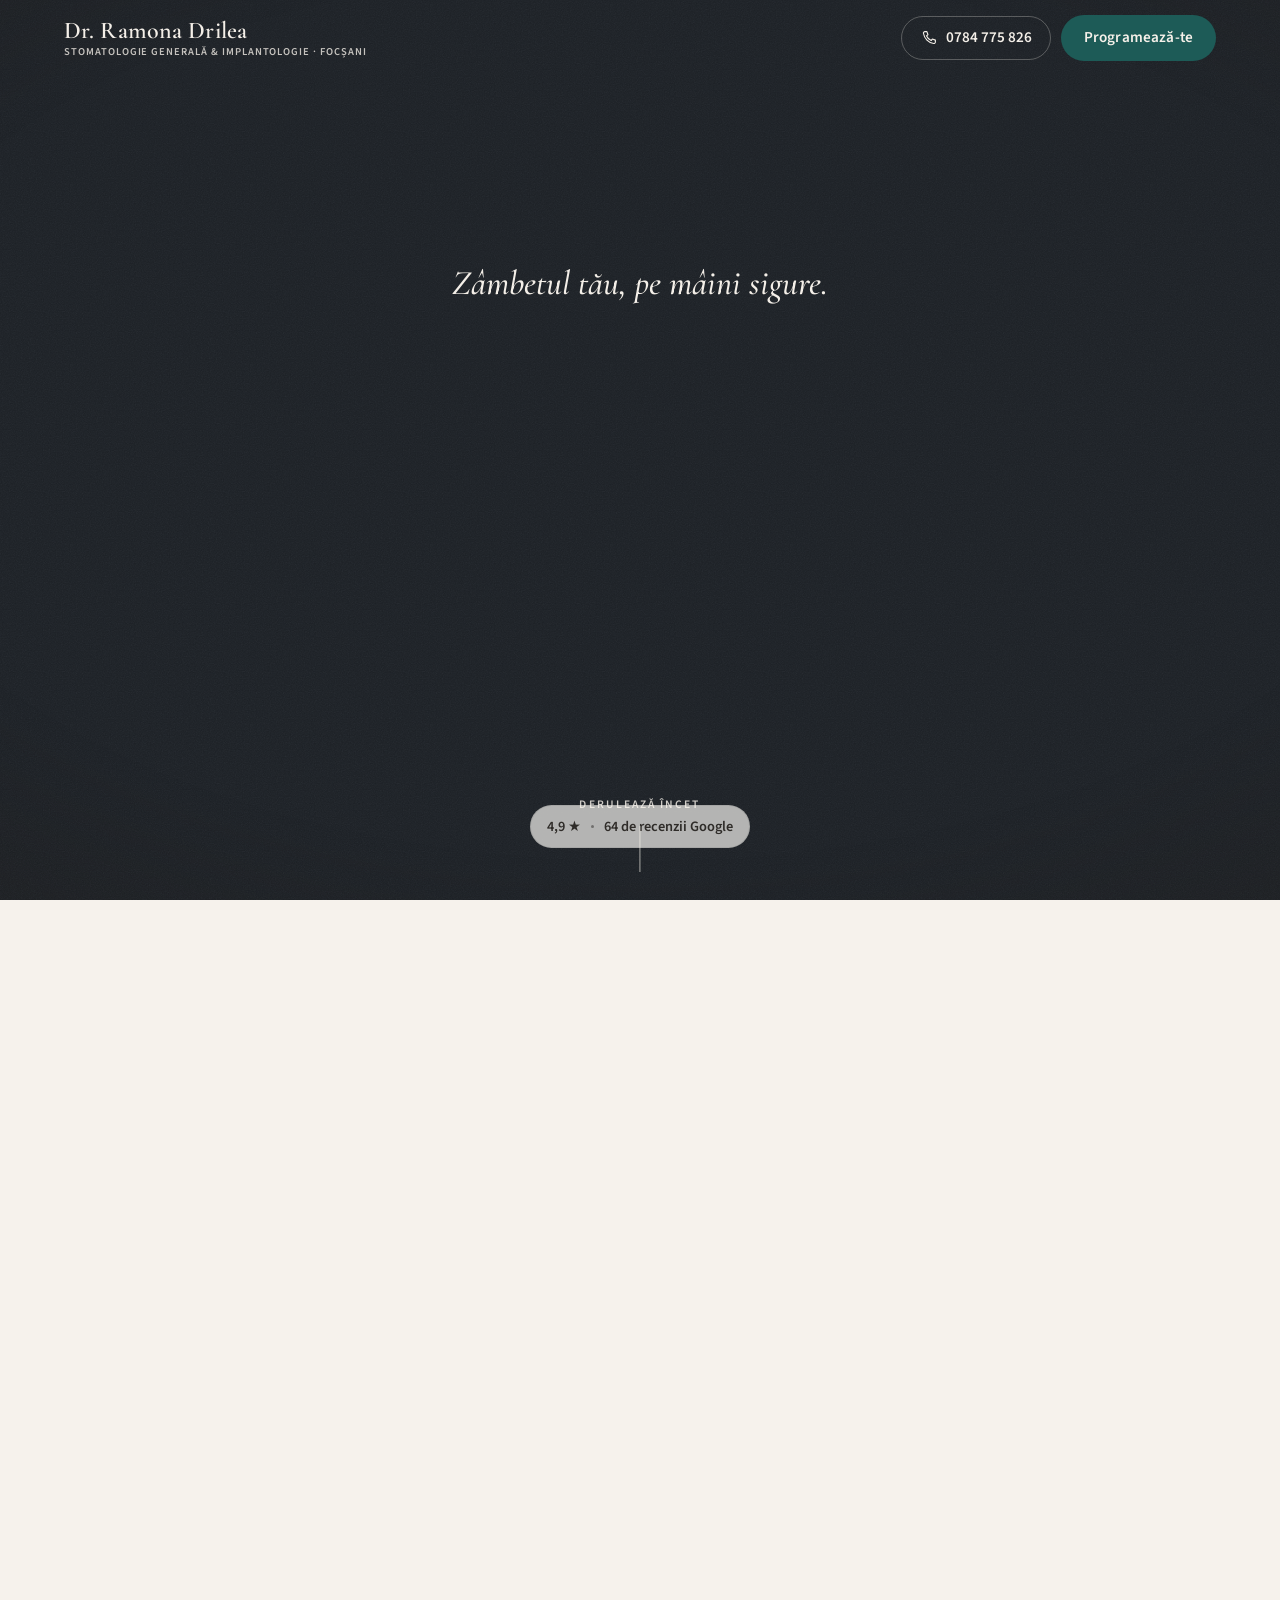
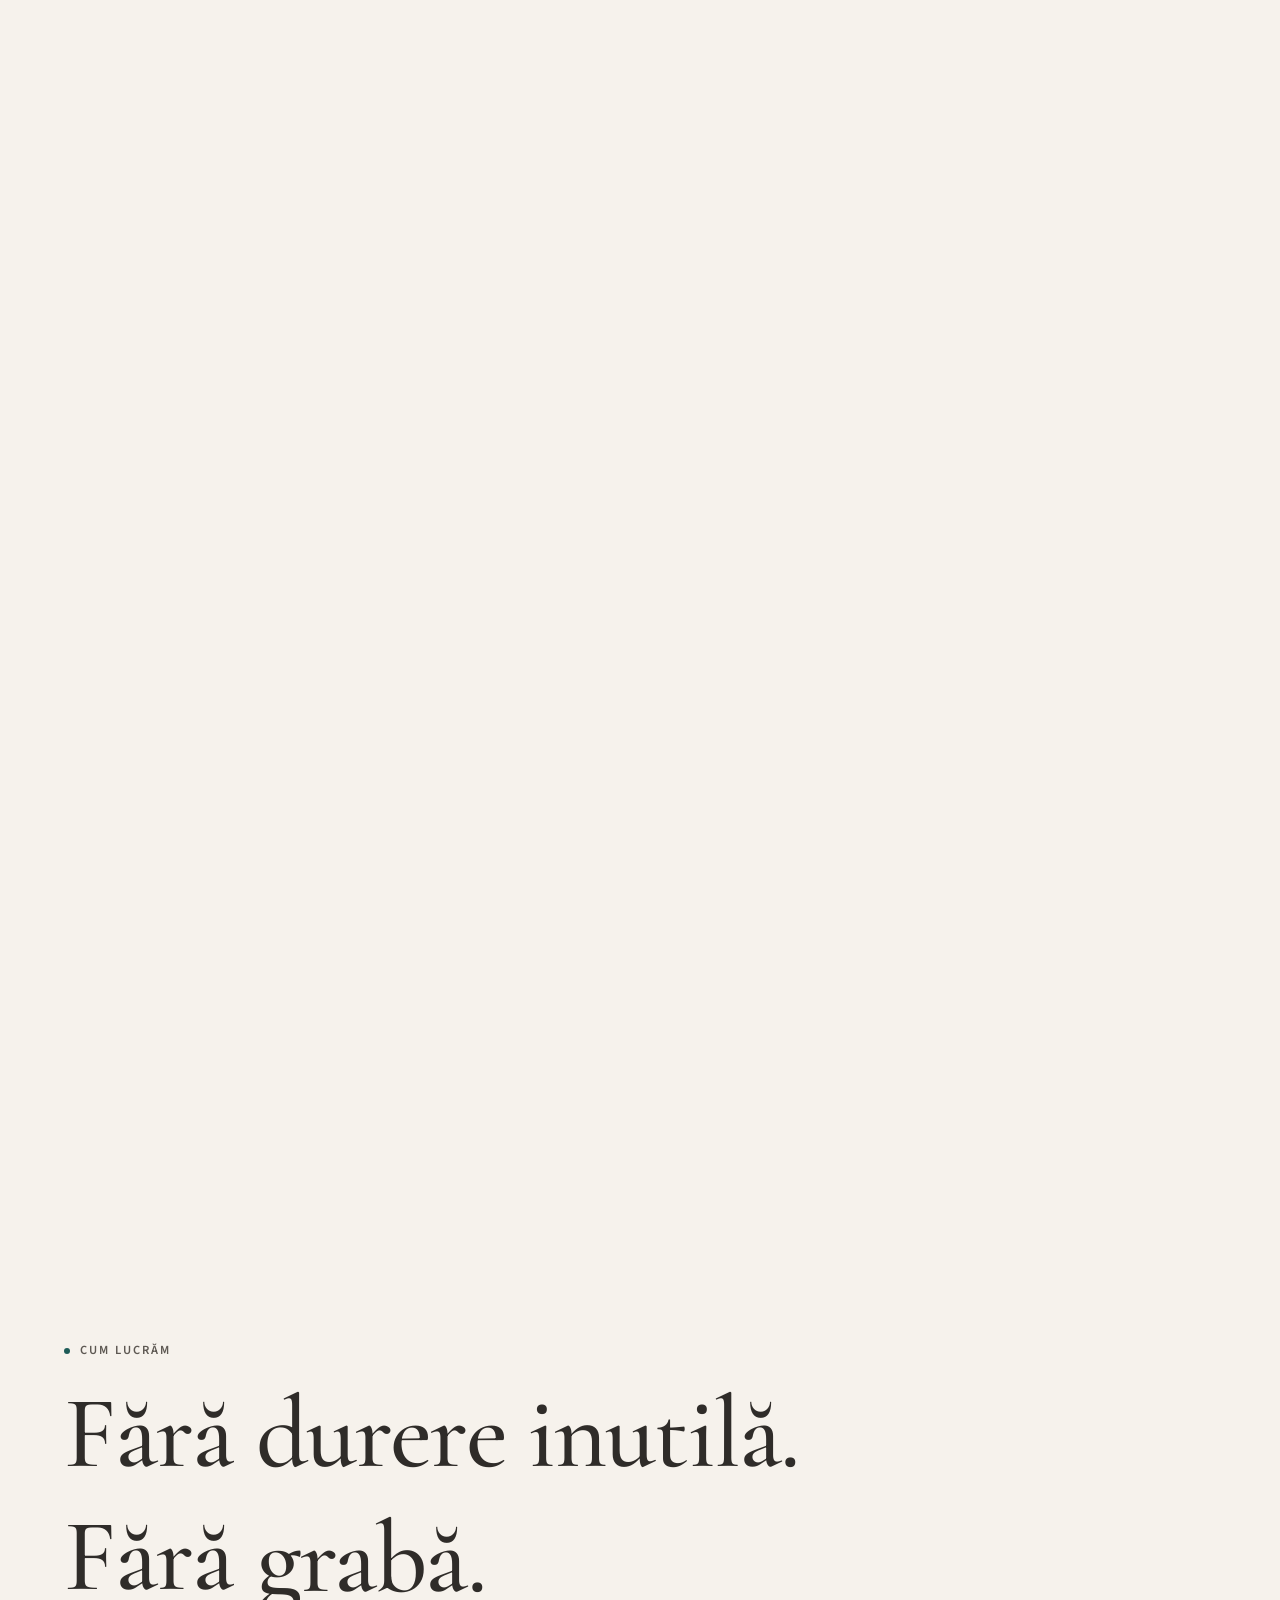
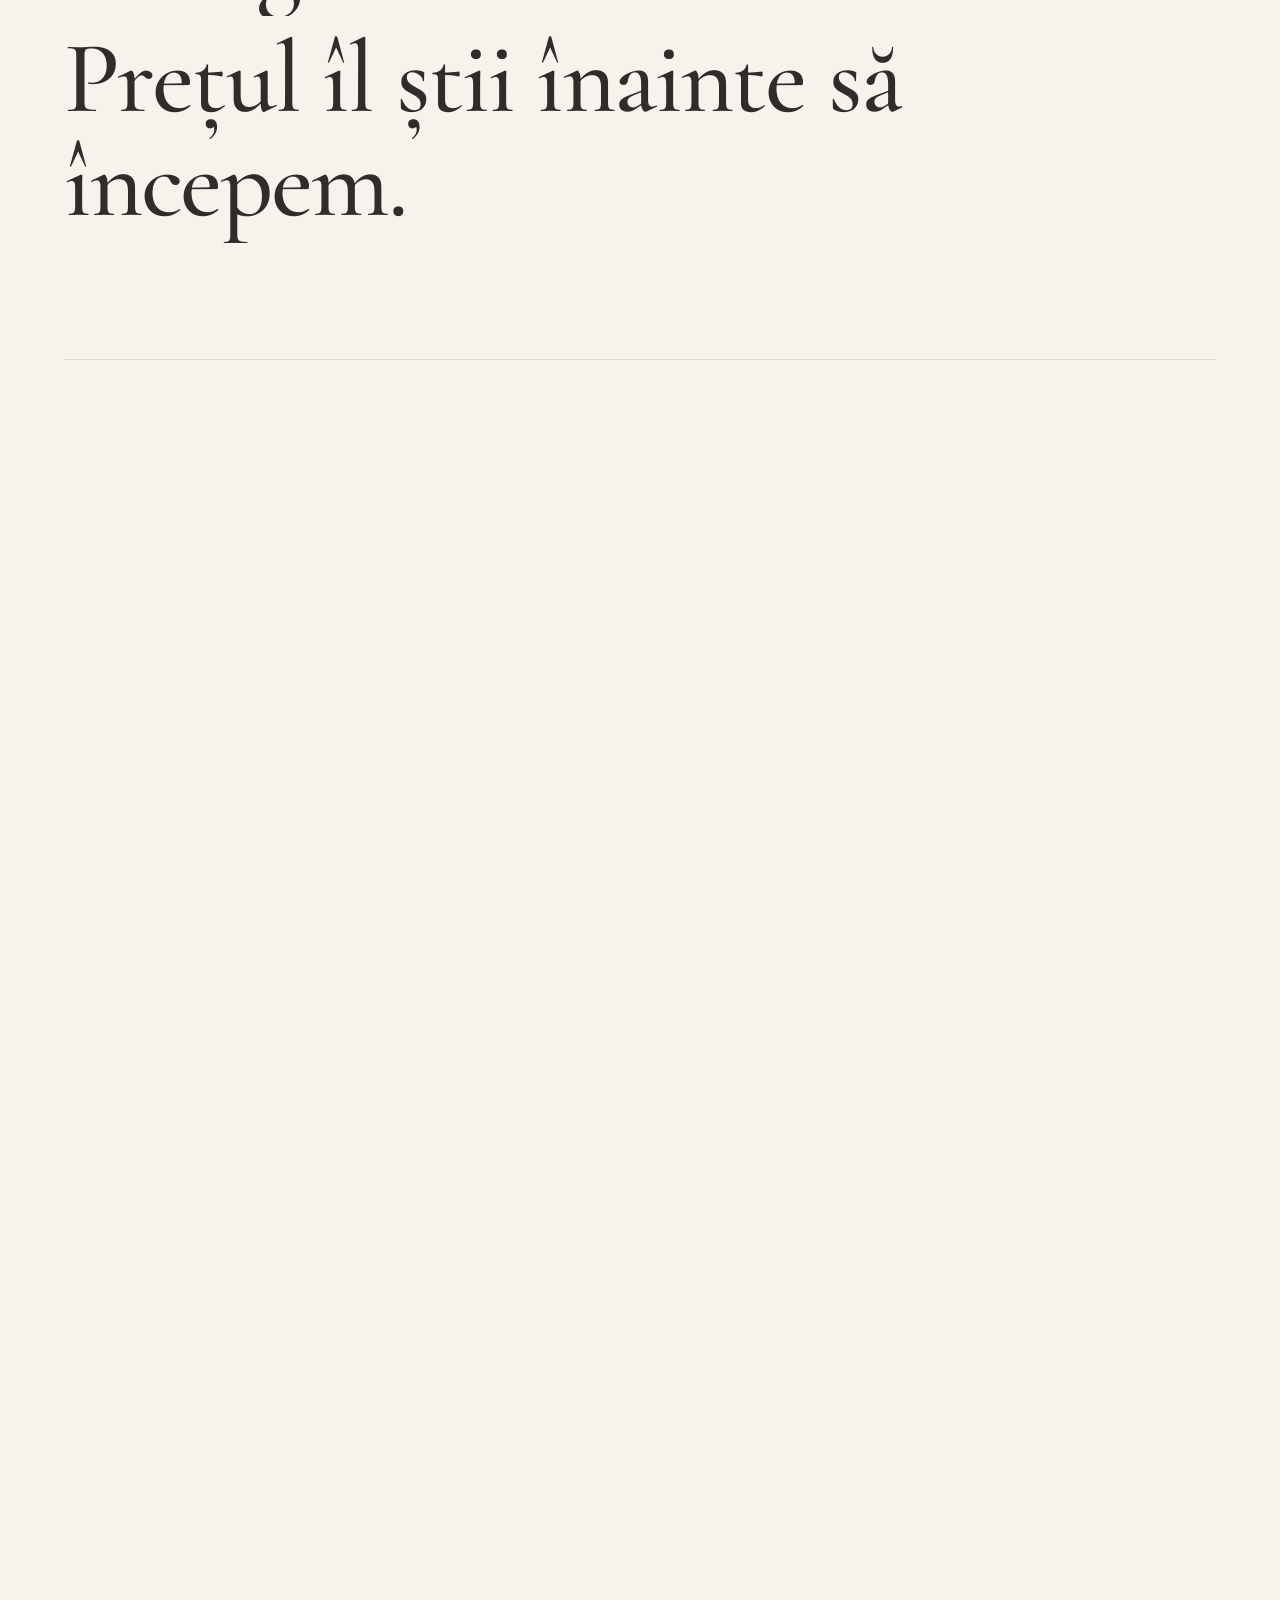
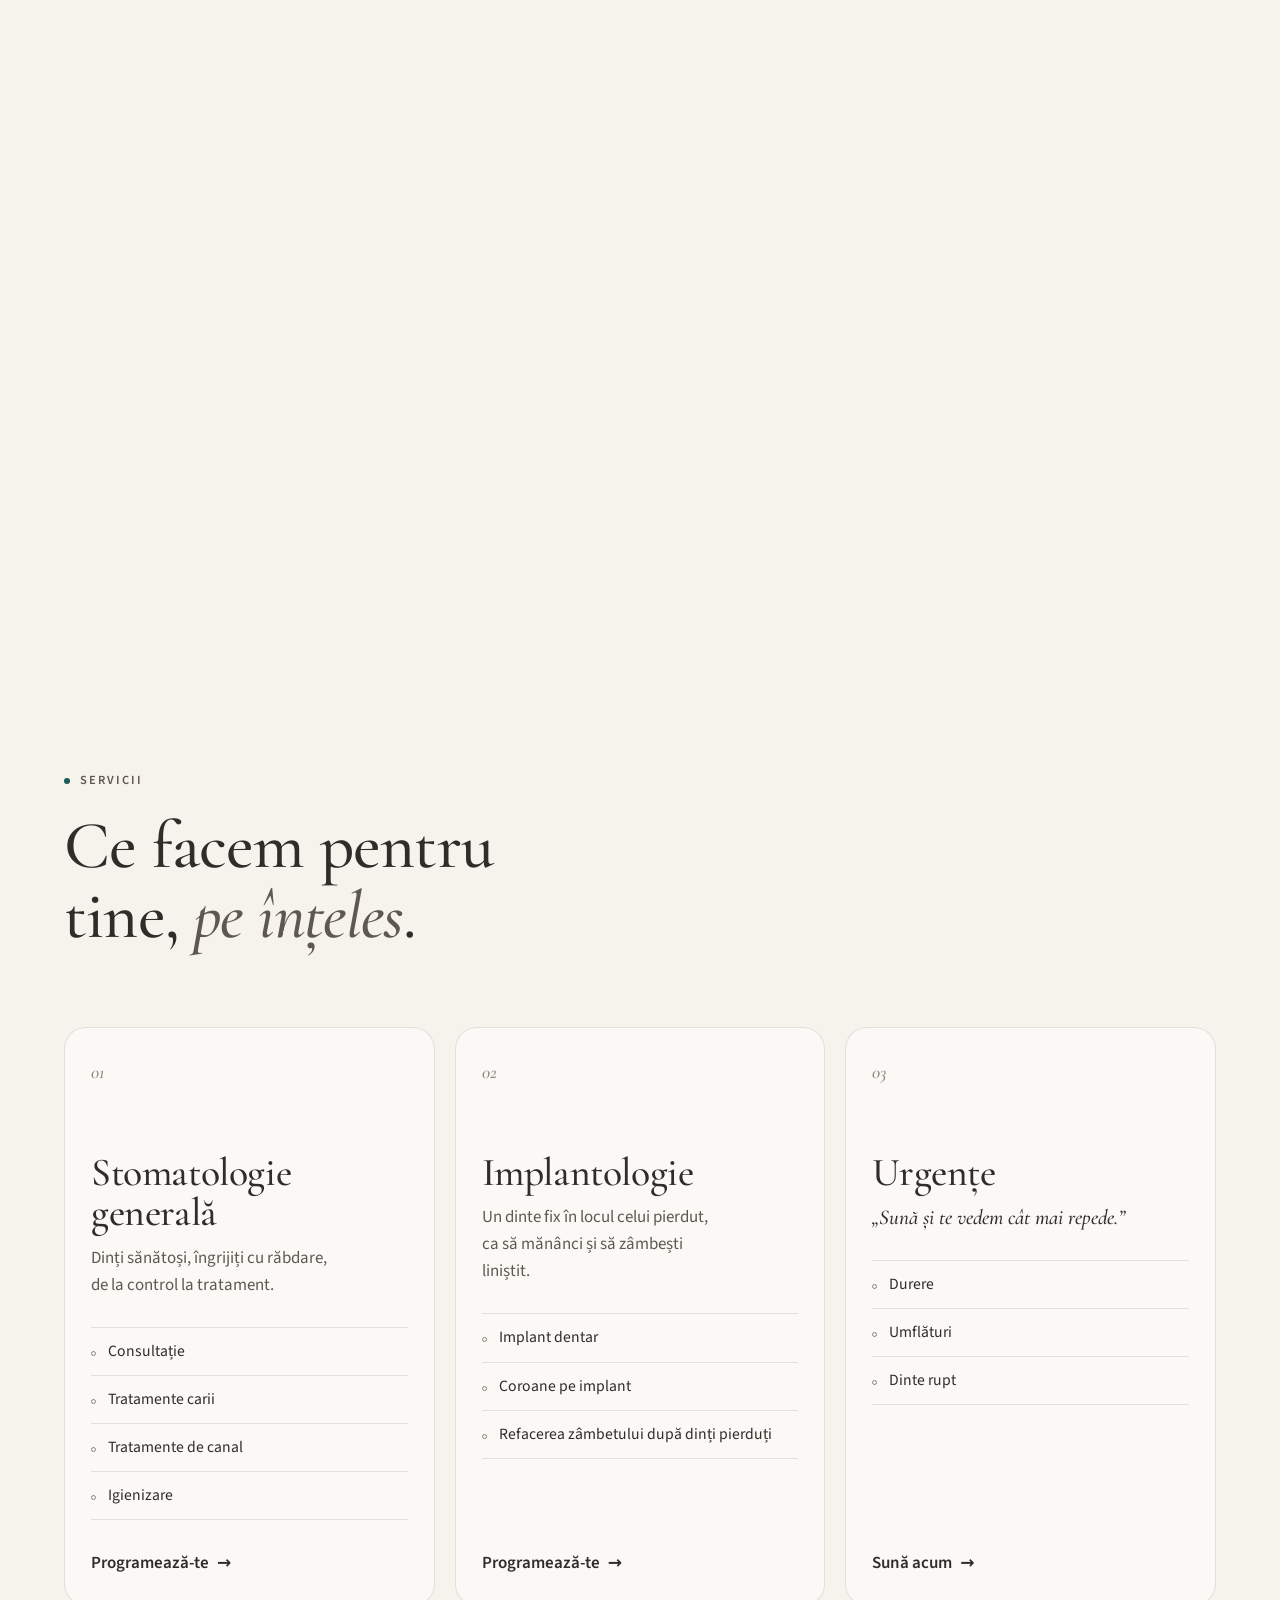
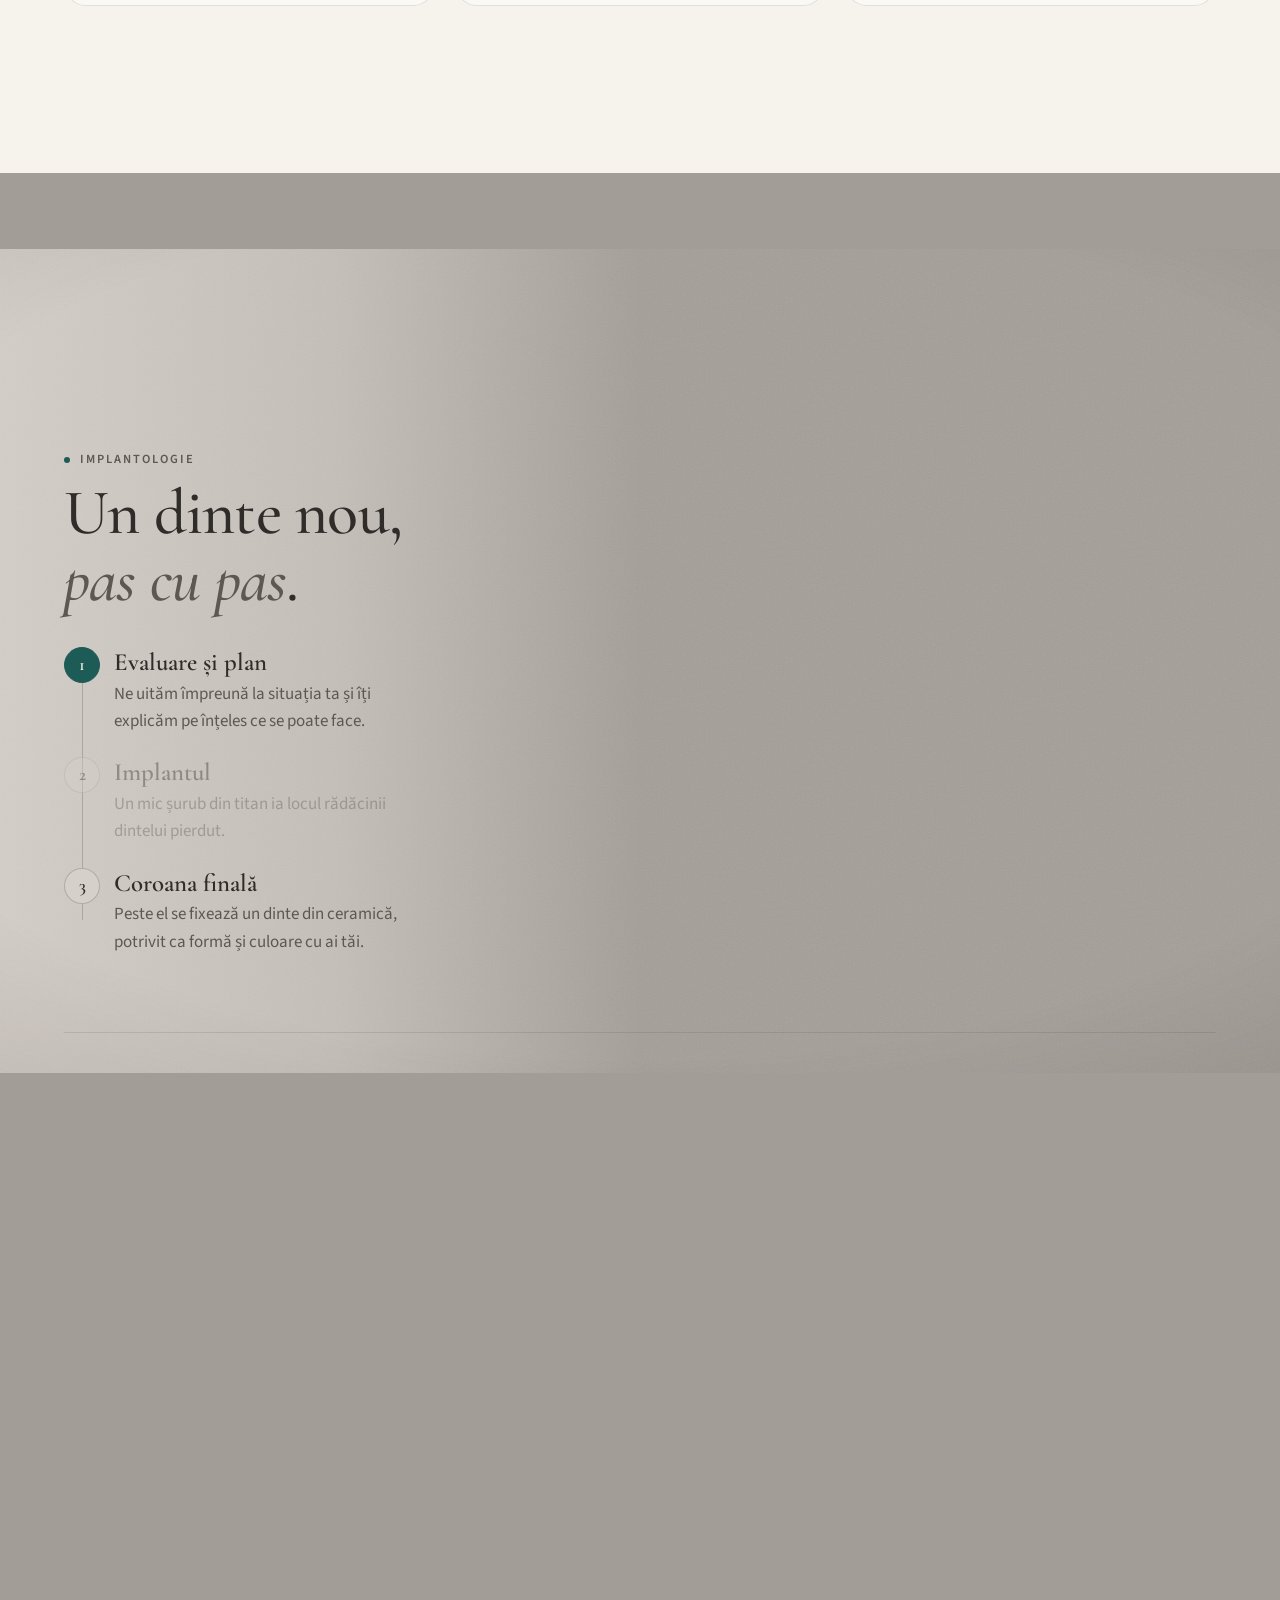
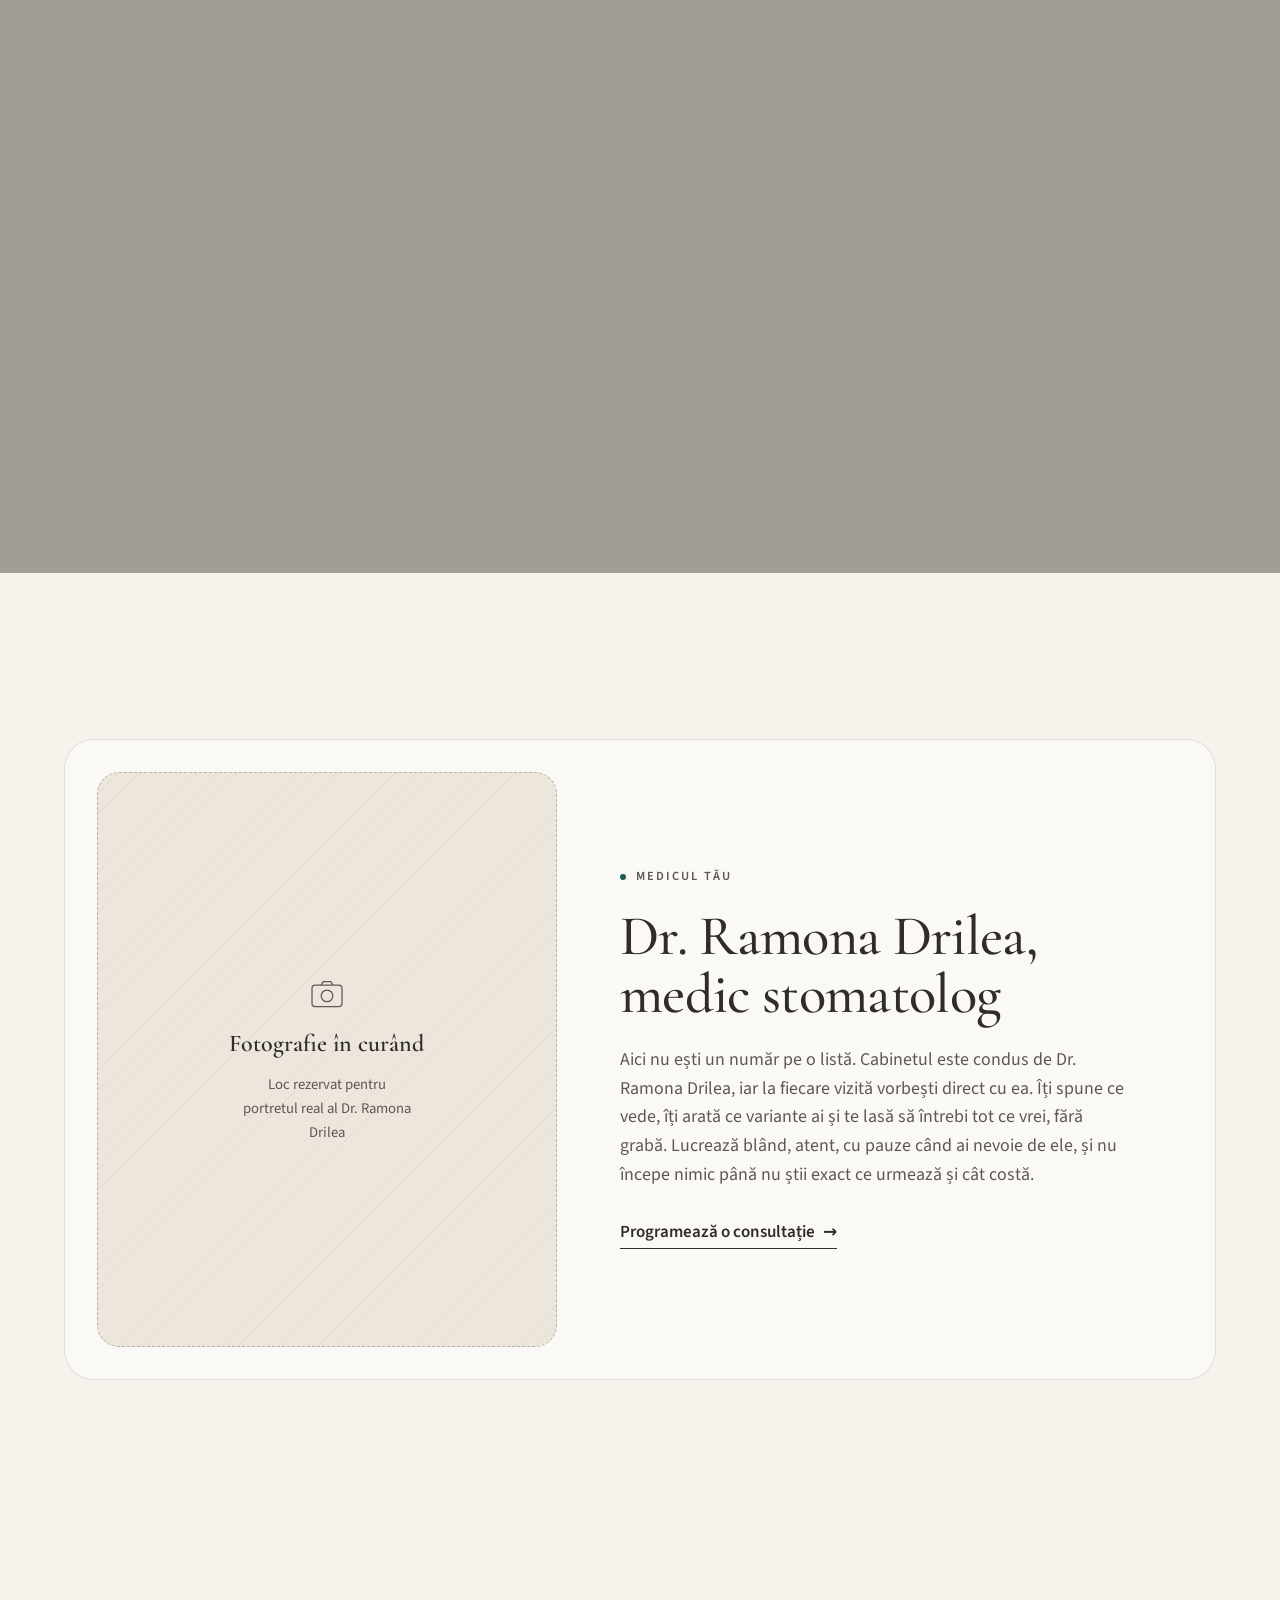
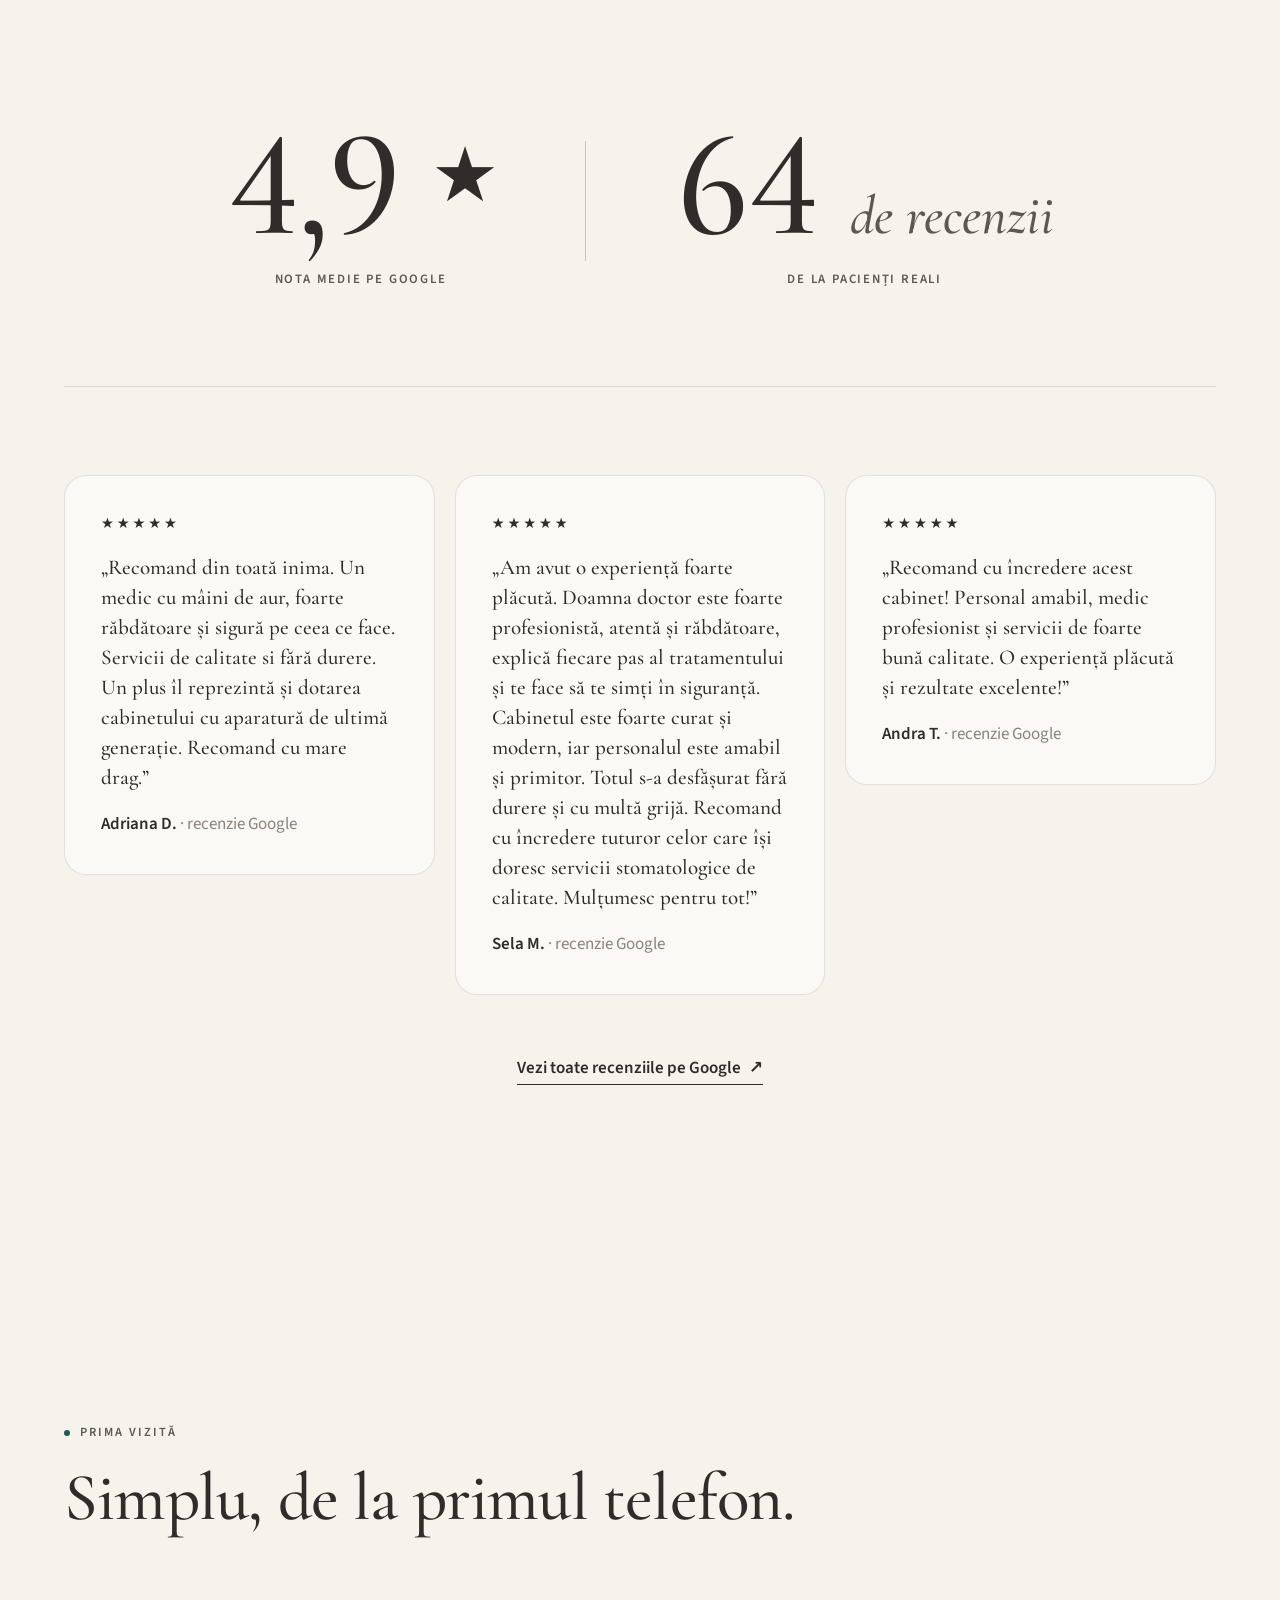
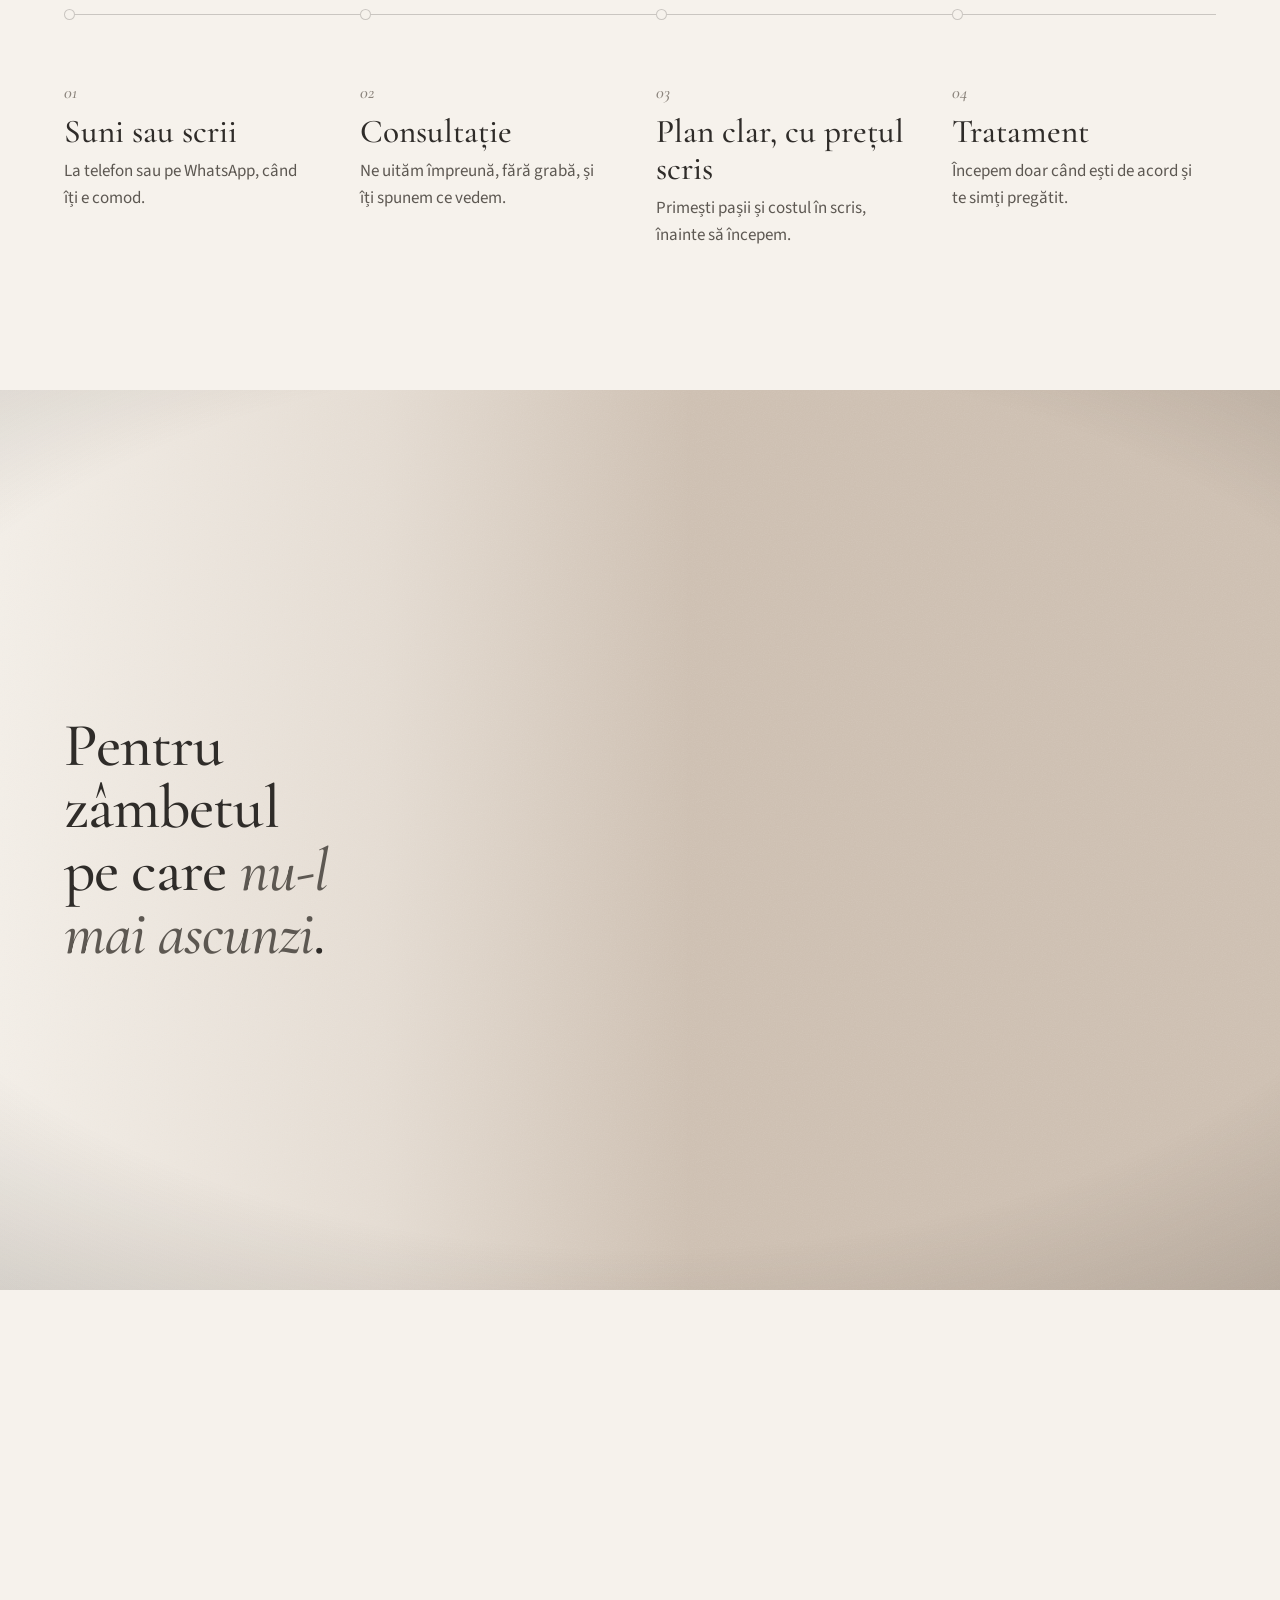
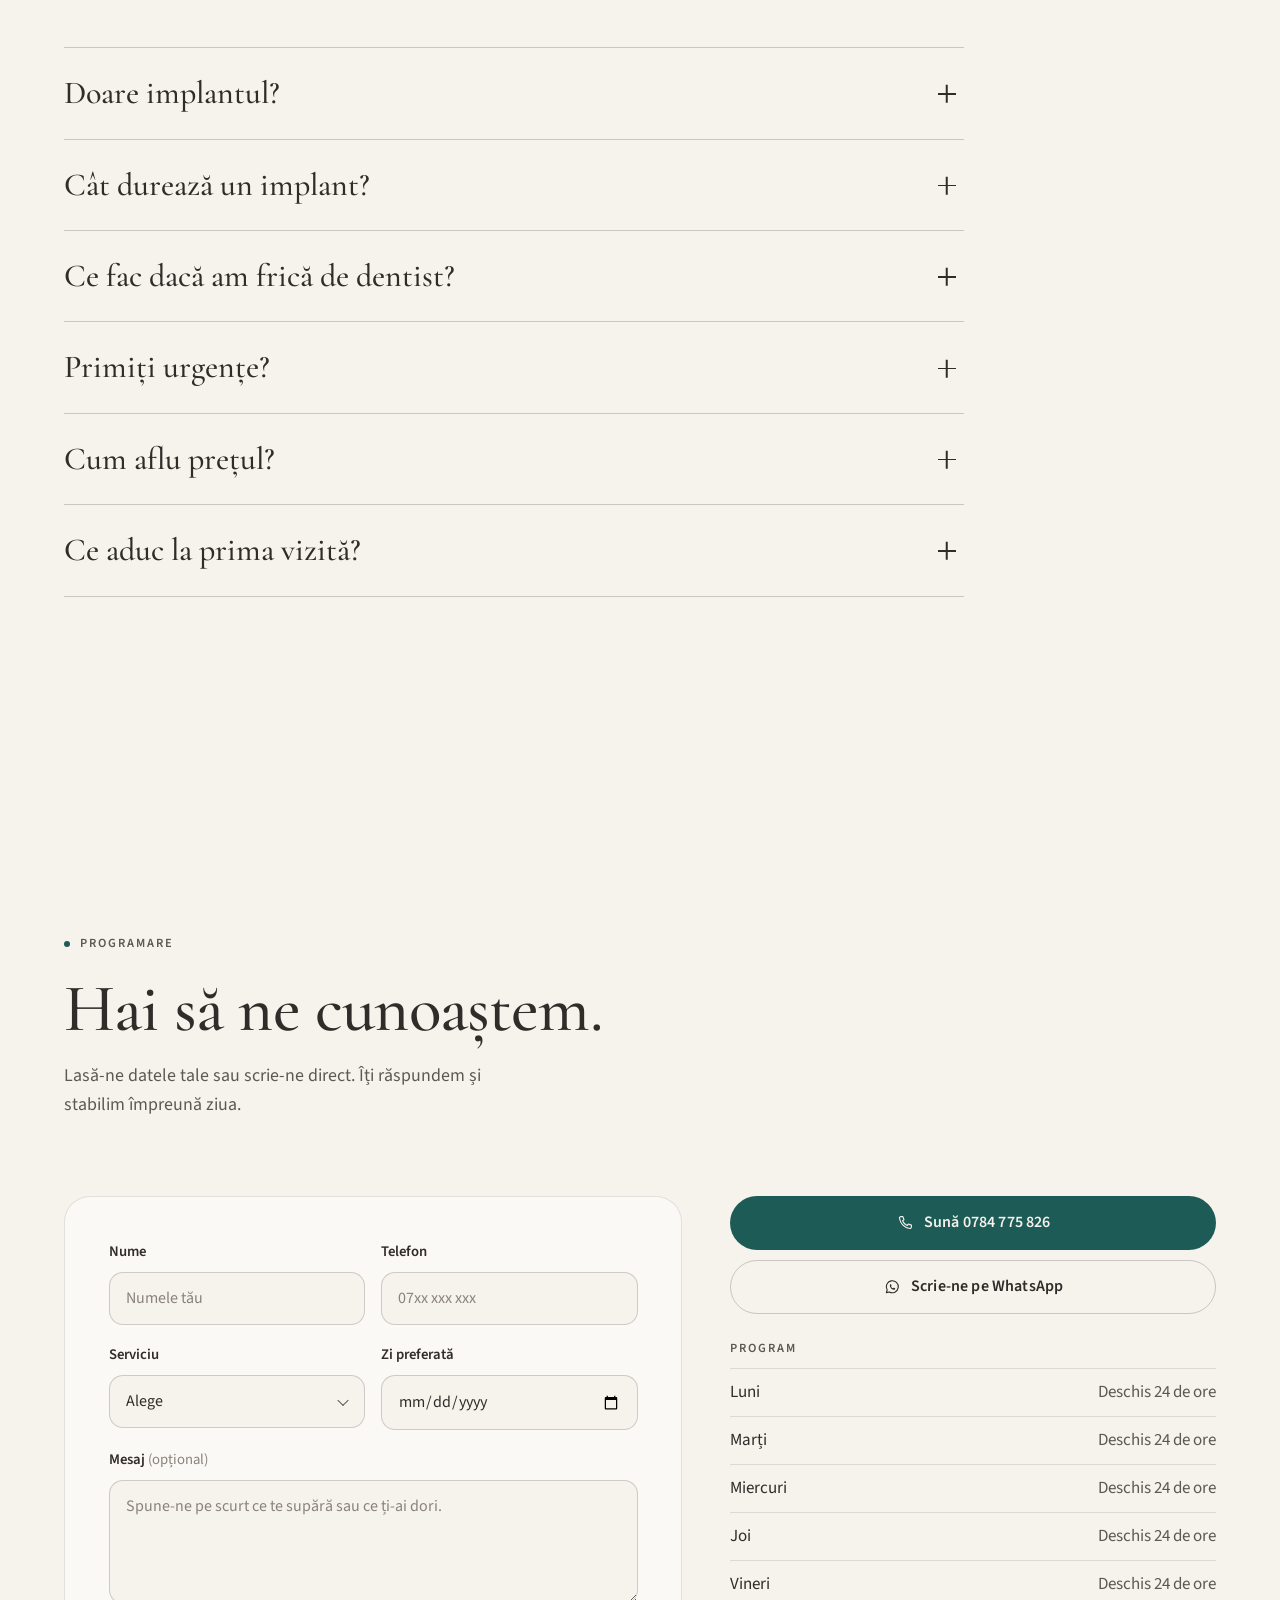
==== commit 7dcea582: "Ajustări vizuale după verificarea în browser Numele din hero încape pe perete, insigna cu recenziile" ====
--- a/dr-ramona-drilea/index.html
+++ b/dr-ramona-drilea/index.html
@@ -80,7 +80,10 @@
               <span class="hero__name" data-split>Dr. Ramona Drilea</span>
             </h1>
             <p class="hero__tagline">Zâmbetul tău, pe mâini sigure.</p>
-            <a class="badge hero__badge" href="https://www.google.com/maps/search/?api=1&amp;query=Cabinet%20Stomatologie%20General%C4%83%20%C8%99i%20Implantologie%20Dr%20Ramona%20Drilea&amp;query_place_id=ChIJv77pZUgZtEARqi3Fw35ZHFM" target="_blank" rel="noopener">
+          </div>
+
+          <div class="hero__badge-wrap">
+            <a class="badge hero__badge" aria-label="4,9 din 5 stele din 64 de recenzii Google. Se deschide Google Maps." href="https://www.google.com/maps/search/?api=1&amp;query=Cabinet%20Stomatologie%20General%C4%83%20%C8%99i%20Implantologie%20Dr%20Ramona%20Drilea&amp;query_place_id=ChIJv77pZUgZtEARqi3Fw35ZHFM" target="_blank" rel="noopener">
               <span>4,9 <span class="star" aria-hidden="true">★</span></span>
               <span class="badge__dot" aria-hidden="true"></span>
               <span>64 de recenzii Google</span>
--- a/dr-ramona-drilea/assets/css/style.css
+++ b/dr-ramona-drilea/assets/css/style.css
@@ -386,7 +386,7 @@
   display: flex;
   flex-direction: column;
   align-items: center;
-  padding: calc(var(--topbar-h) + 7svh) var(--gutter) 0;
+  padding: calc(var(--topbar-h) + 5svh) var(--gutter) 0;
   text-align: center;
   pointer-events: none;
 }
@@ -395,7 +395,7 @@
   display: block;
   font-family: var(--serif);
   font-weight: 500;
-  font-size: clamp(3.3rem, 15vw, 10.5rem);
+  font-size: clamp(3.3rem, 15vw, 7.6rem);
   line-height: 0.9;
   letter-spacing: -0.022em;
   color: var(--hero-ink);
@@ -415,7 +415,18 @@
   font-size: clamp(1.35rem, 2.7vw, 2.15rem);
   color: var(--hero-ink);
 }
-.hero__badge { margin-top: clamp(16px, 2.4vw, 28px); pointer-events: auto; }
+.hero__badge-wrap {
+  position: absolute;
+  left: 0;
+  right: 0;
+  bottom: calc(104px + env(safe-area-inset-bottom));
+  z-index: 4;
+  display: flex;
+  justify-content: center;
+  pointer-events: none;
+}
+.hero__badge { pointer-events: auto; }
+@media (min-width: 900px) { .hero__badge-wrap { bottom: 52px; } }
 
 .js .hero__tagline,
 .js .hero__badge {
@@ -493,10 +504,10 @@
 .philo__line {
   font-family: var(--serif);
   font-weight: 500;
-  font-size: clamp(2.5rem, 7.4vw, 6.6rem);
+  font-size: clamp(2.7rem, 10.5vw, 6.4rem);
   line-height: 1.02;
   letter-spacing: -0.018em;
-  max-width: 15ch;
+  max-width: 20ch;
   transition: opacity 0.7s var(--ease), color 0.7s var(--ease);
 }
 .philo__line.is-past { opacity: 0.26; }
@@ -504,12 +515,12 @@
   display: inline-block;
   overflow: hidden;
   vertical-align: top;
-  padding-bottom: 0.08em;
-  margin-bottom: -0.08em;
+  padding: 0.16em 0 0.08em;
+  margin: -0.16em 0 -0.08em;
 }
 .philo__line .w > span {
   display: inline-block;
-  transform: translate3d(0, calc((1 - var(--wp, 1)) * 108%), 0);
+  transform: translate3d(0, calc((1 - var(--wp, 1)) * 135%), 0);
   opacity: calc(0.2 + var(--wp, 1) * 0.8);
 }
 .philo__rail {
@@ -673,11 +684,12 @@
 .implant__stage {
   display: flex;
   flex-direction: column;
+  padding-top: var(--topbar-h);
   background: rgb(var(--implant-veil));
 }
 .implant__media {
   position: relative;
-  flex: 0 0 58%;
+  flex: 0 0 54%;
   overflow: hidden;
   background: var(--implant-bg);
 }
@@ -730,8 +742,8 @@
 }
 
 @media (min-width: 900px) {
-  .implant__stage { display: block; background: var(--implant-bg); }
-  .implant__media { position: absolute; inset: 0; }
+  .implant__stage { display: block; padding-top: 0; background: var(--implant-bg); }
+  .implant__media { position: absolute; inset: var(--topbar-h) 0 0 0; }
   .implant__media::before {
     /* soft veil on the left so the copy stays legible over the frames */
     content: "";
@@ -915,10 +927,8 @@
   transition: background-color 0.5s var(--ease), border-color 0.5s var(--ease);
 }
 .visit__step.is-in::before { background: var(--accent); border-color: var(--accent); }
-.js .visit__step {
-  opacity: calc(0.18 + var(--sp, 0) * 0.82);
-  transform: translate3d(0, calc((1 - var(--sp, 0)) * 26px), 0);
-}
+.js .visit__step { opacity: calc(0.18 + var(--sp, 0) * 0.82); }
+.js .visit__step > * { transform: translate3d(0, calc((1 - var(--sp, 0)) * 26px), 0); }
 .visit__num { display: block; font-family: var(--serif); font-style: italic; font-size: 1.1rem; color: var(--ink-faint); }
 .visit__step h3 { margin: 6px 0 8px; font-size: clamp(1.7rem, 2.6vw, 2.2rem); font-weight: 500; }
 .visit__step p { color: var(--ink-soft); max-width: 30ch; }
@@ -960,11 +970,11 @@
 .smile__line {
   position: relative;
   z-index: 4;
-  max-width: 13ch;
+  max-width: 15ch;
   padding: 0 var(--gutter) calc(104px + env(safe-area-inset-bottom));
   font-family: var(--serif);
   font-weight: 500;
-  font-size: clamp(2.3rem, 5.8vw, 5.2rem);
+  font-size: clamp(2.3rem, 4.8vw, 4.4rem);
   line-height: 1.02;
   letter-spacing: -0.015em;
   color: var(--ink);
@@ -974,7 +984,7 @@
 @media (min-width: 900px) {
   .smile { align-items: center; }
   .smile::before { background: linear-gradient(90deg, rgba(246, 242, 236, 0.9) 0%, rgba(246, 242, 236, 0.55) 30%, rgba(246, 242, 236, 0) 54%); }
-  .smile__line { padding-bottom: 0; max-width: 12ch; }
+  .smile__line { padding-bottom: 0; max-width: 14ch; }
 }
 
 /* ---------- FAQ ---------- */
@@ -1087,6 +1097,7 @@
 .form__status a { font-weight: 600; text-decoration: underline; text-underline-offset: 3px; }
 
 .booking__info { display: grid; gap: 28px; }
+.booking__info > .link-arrow { justify-self: start; }
 .contact-actions { display: grid; gap: 10px; }
 .info-block h3 {
   margin-bottom: 12px;
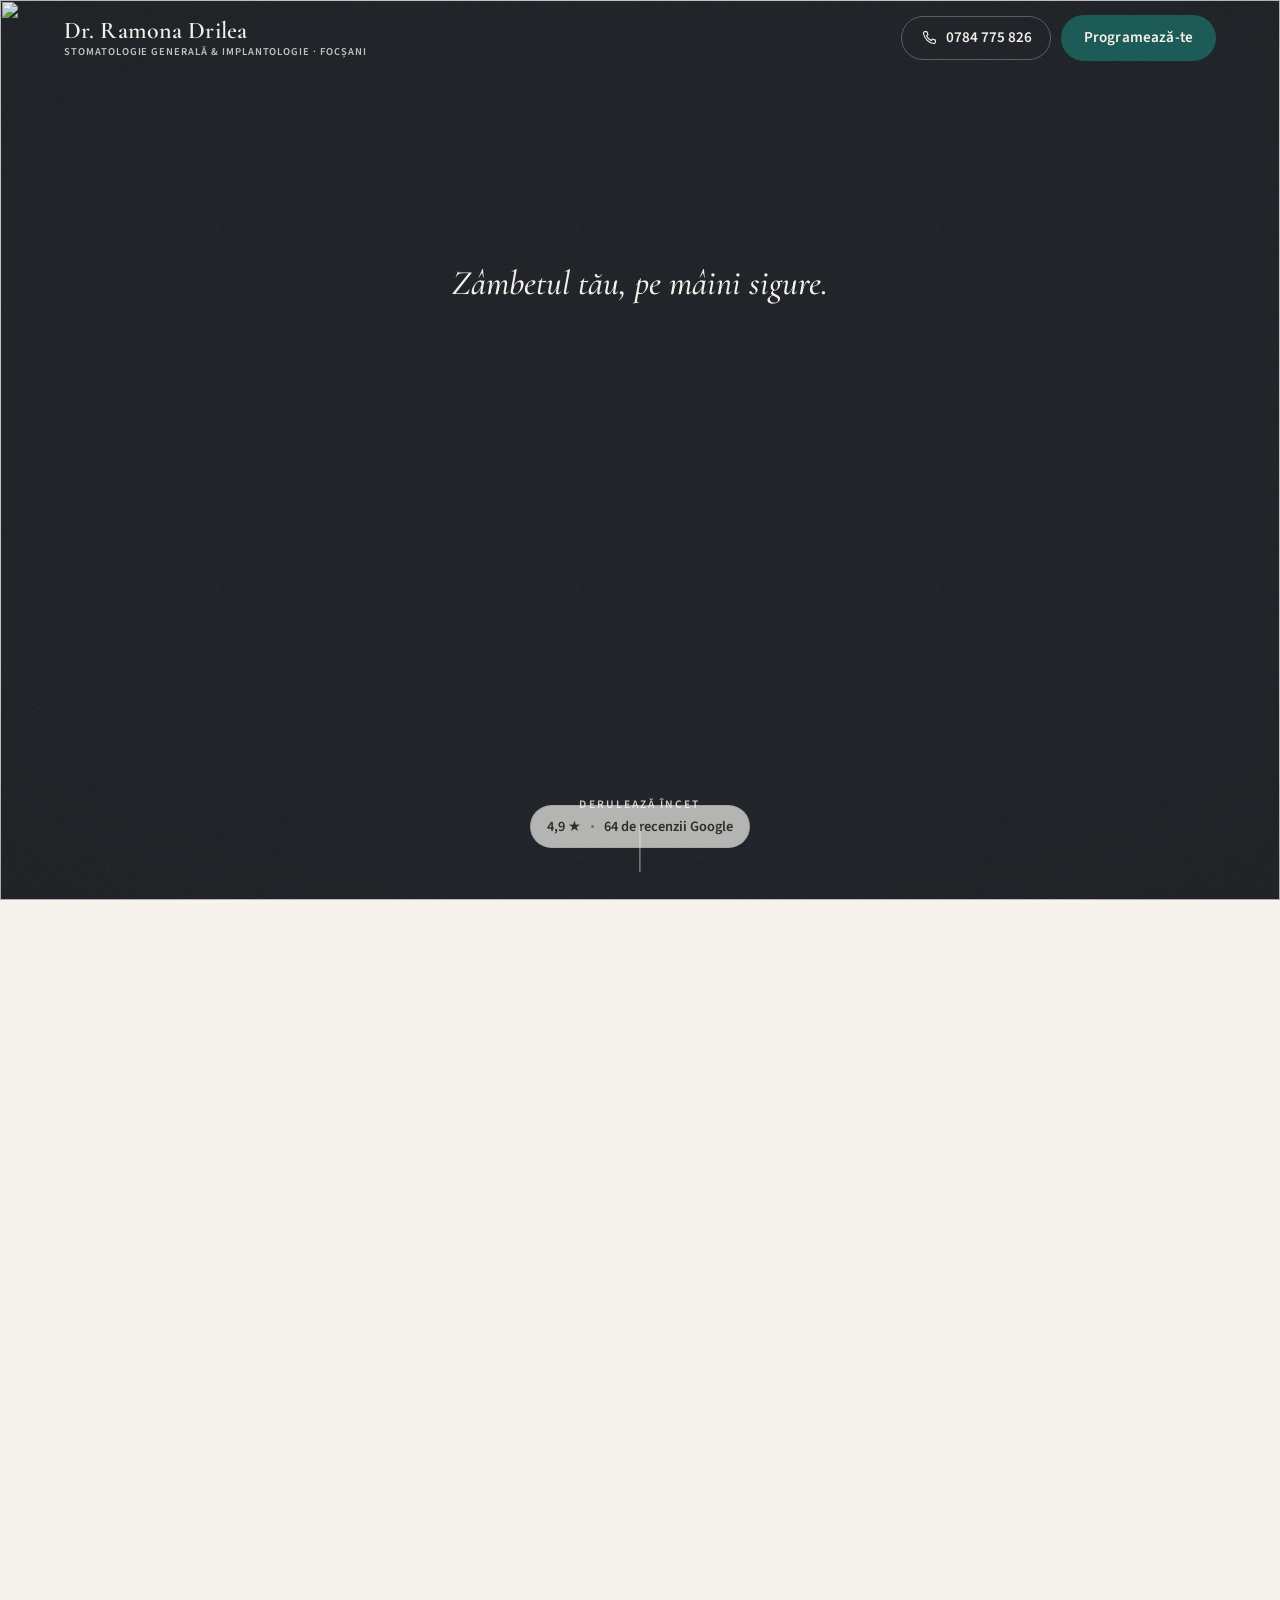
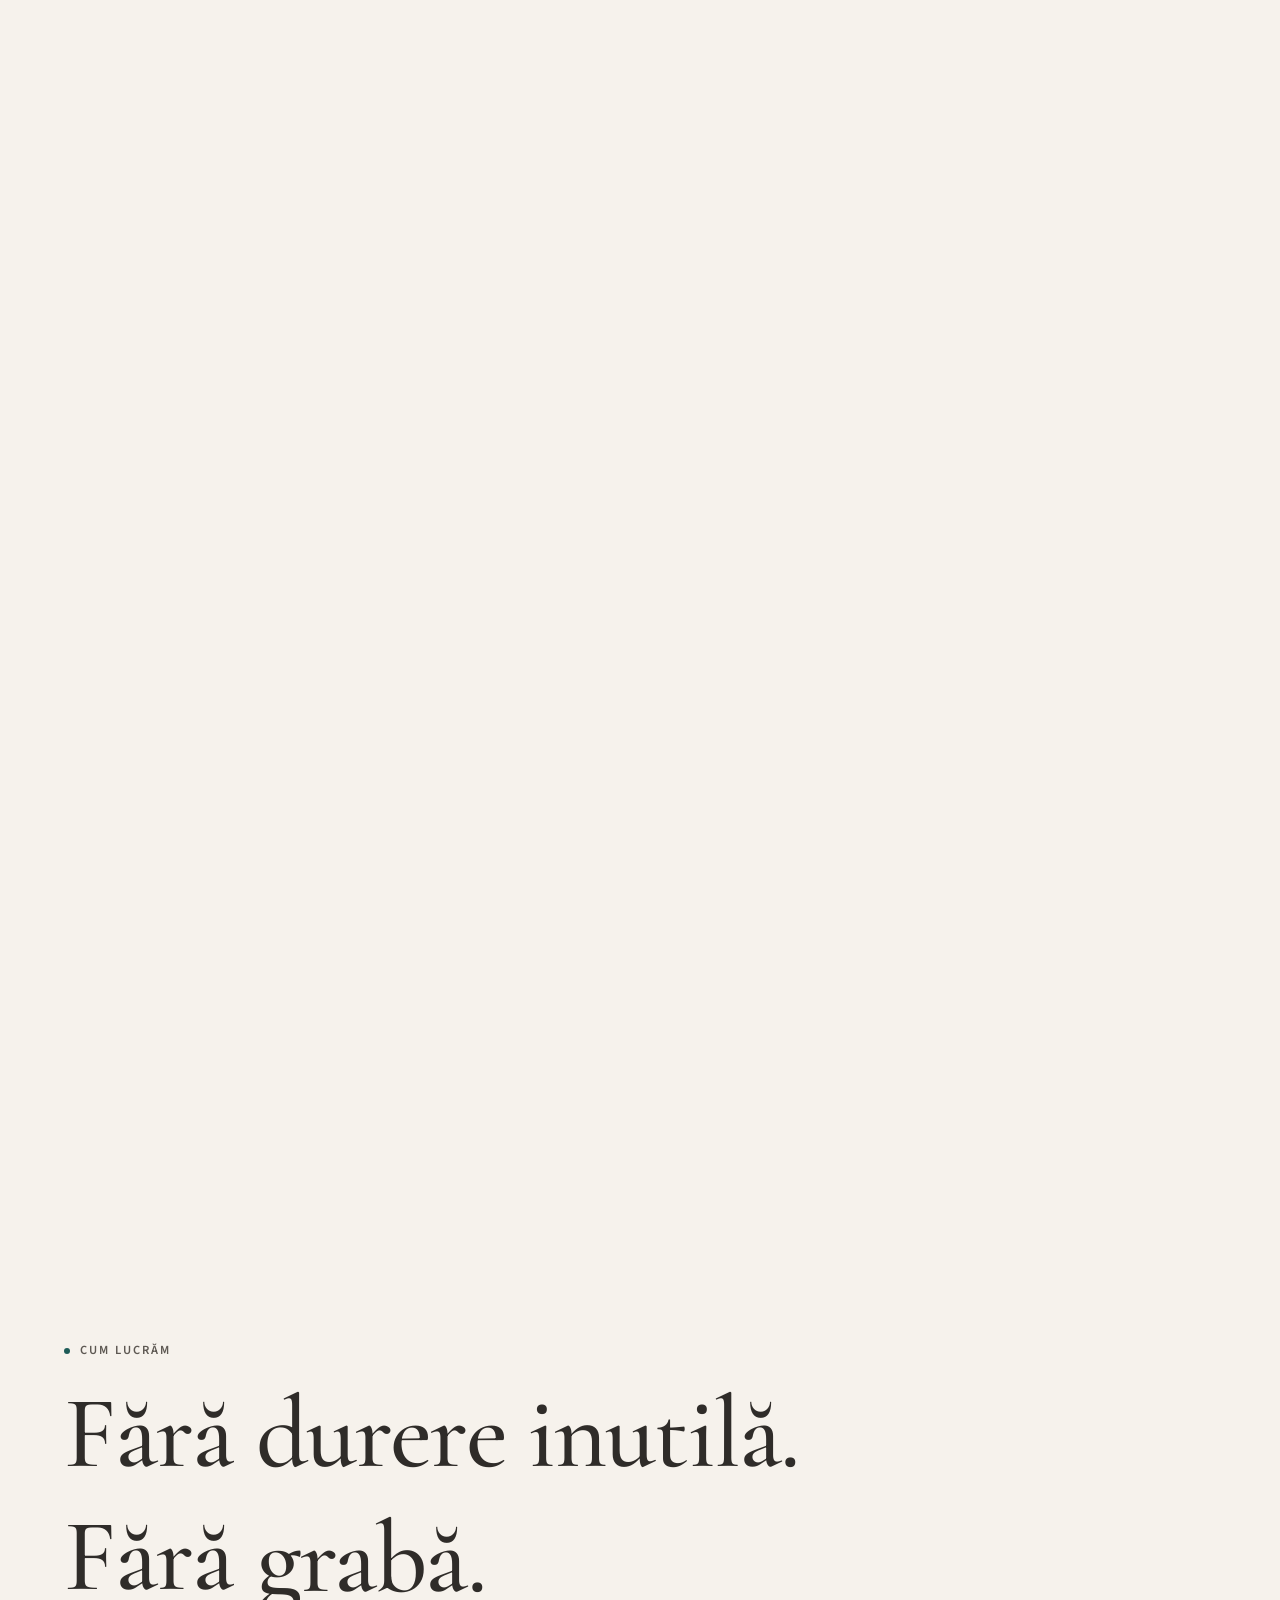
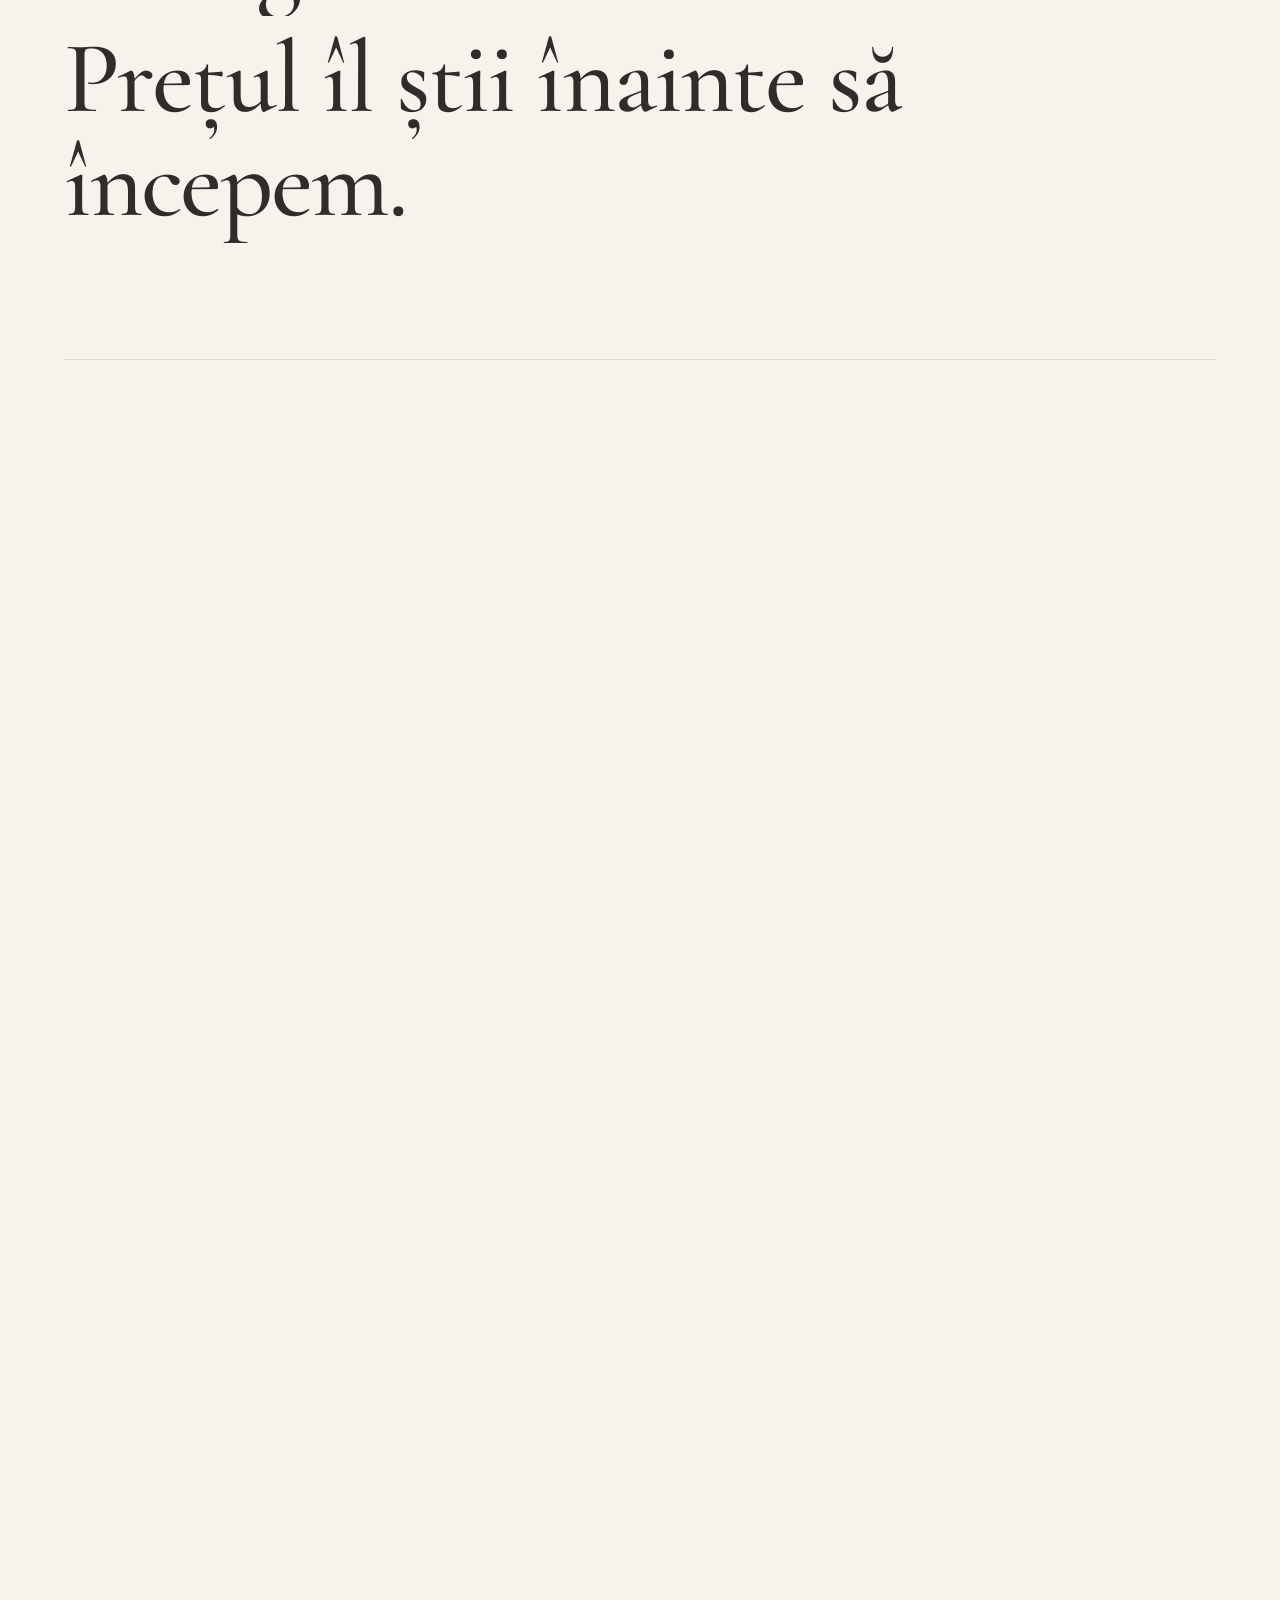
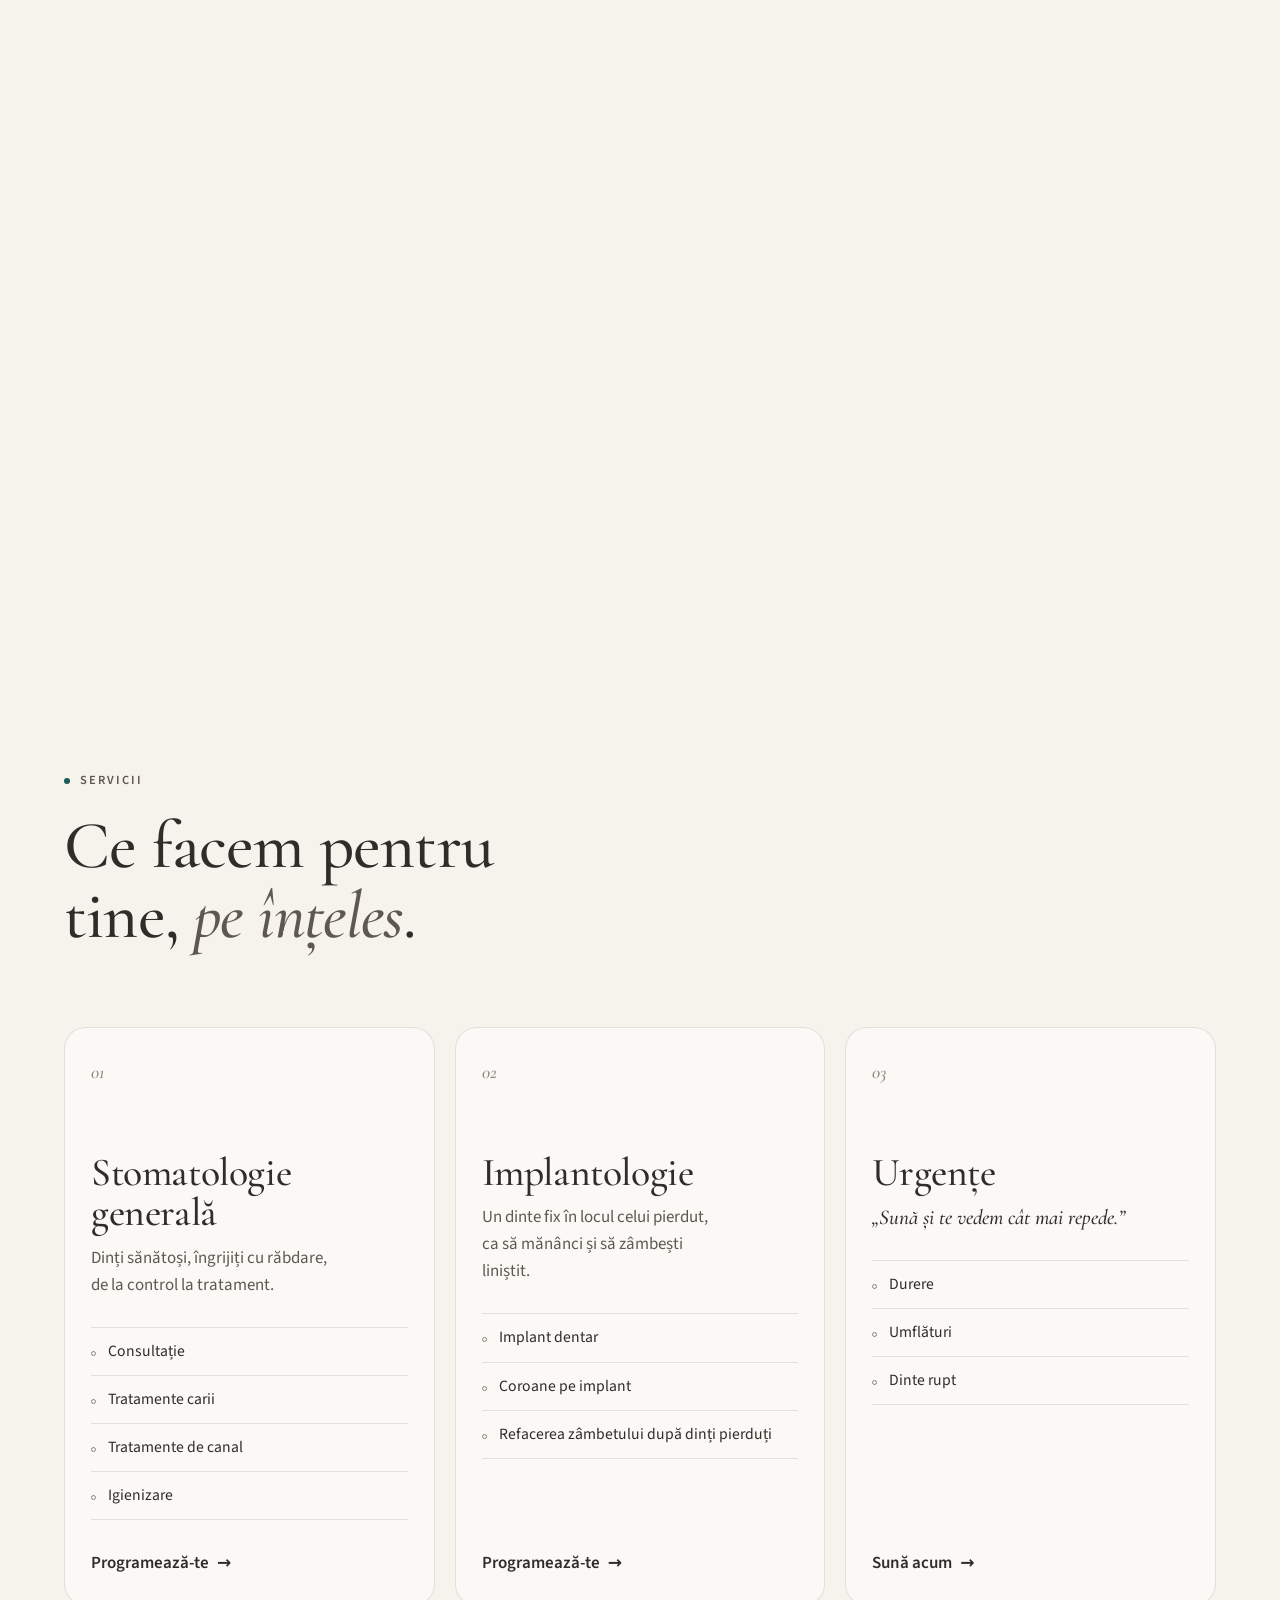
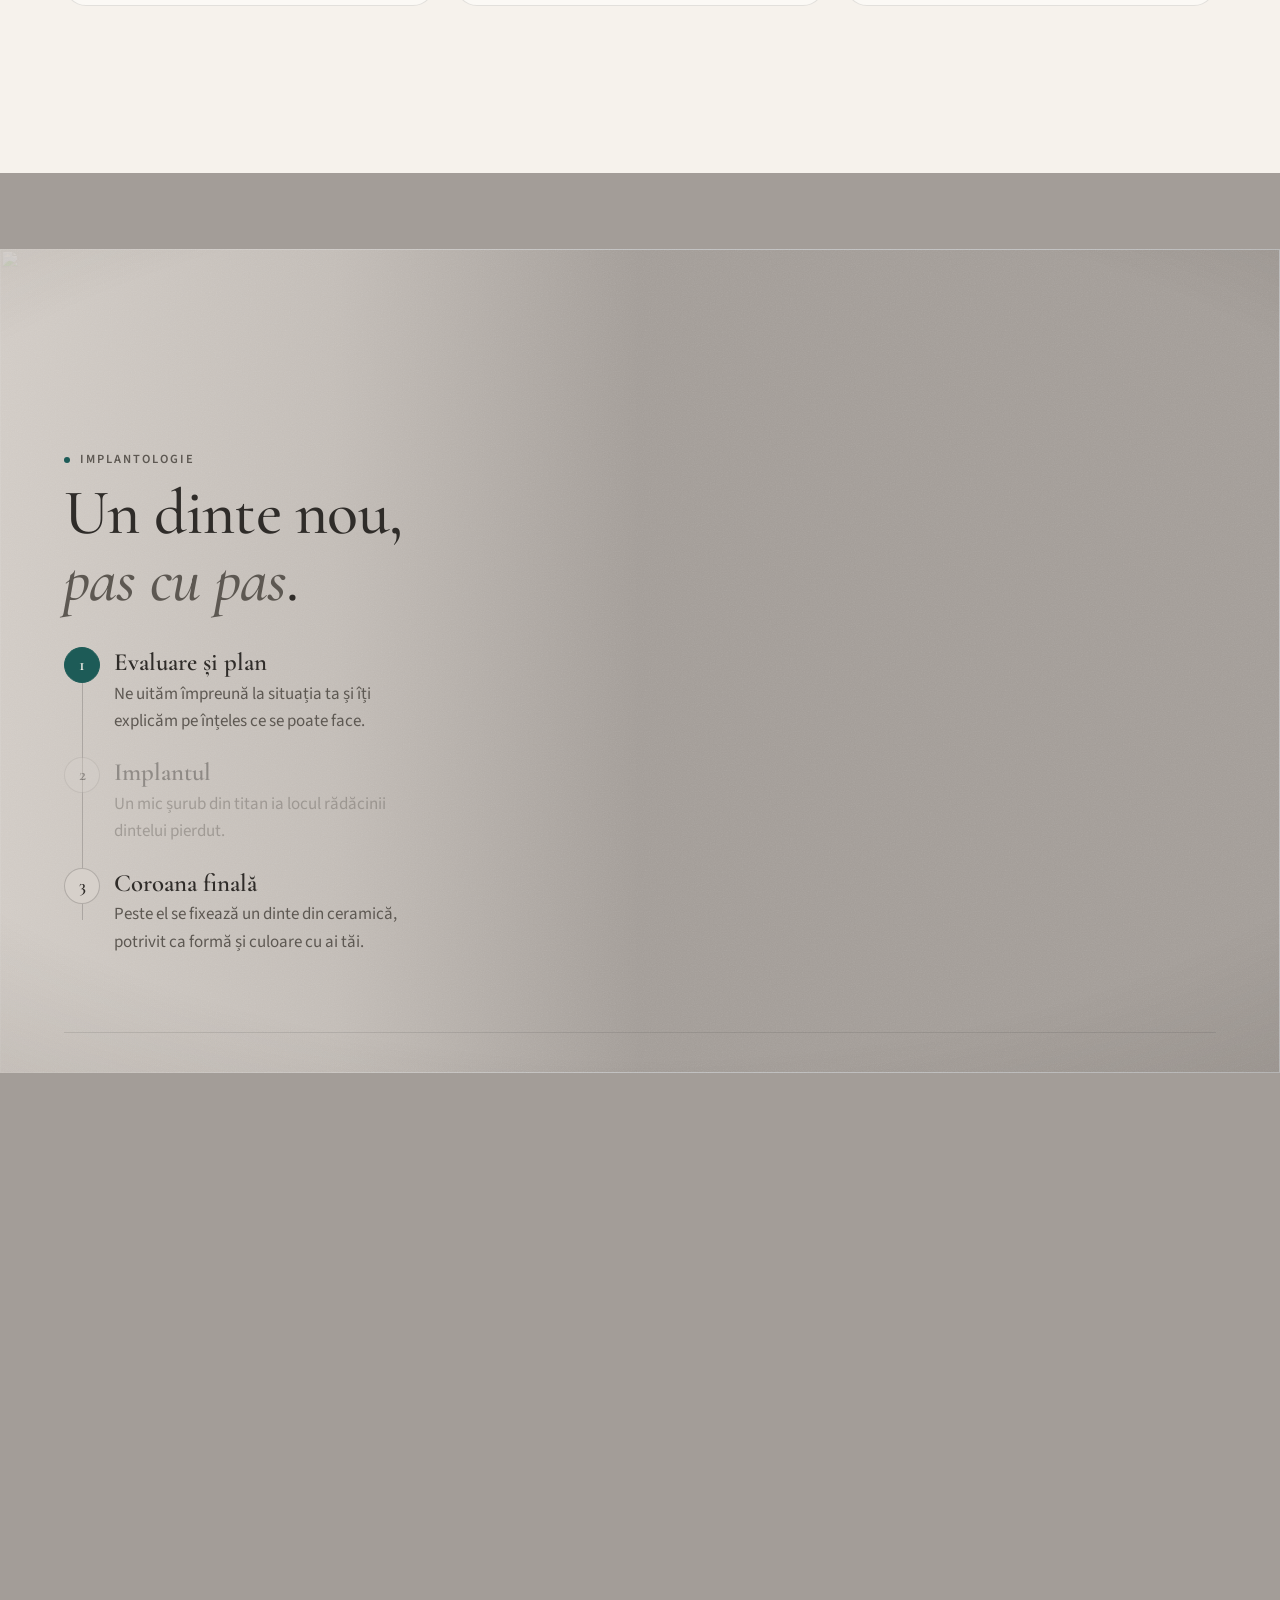
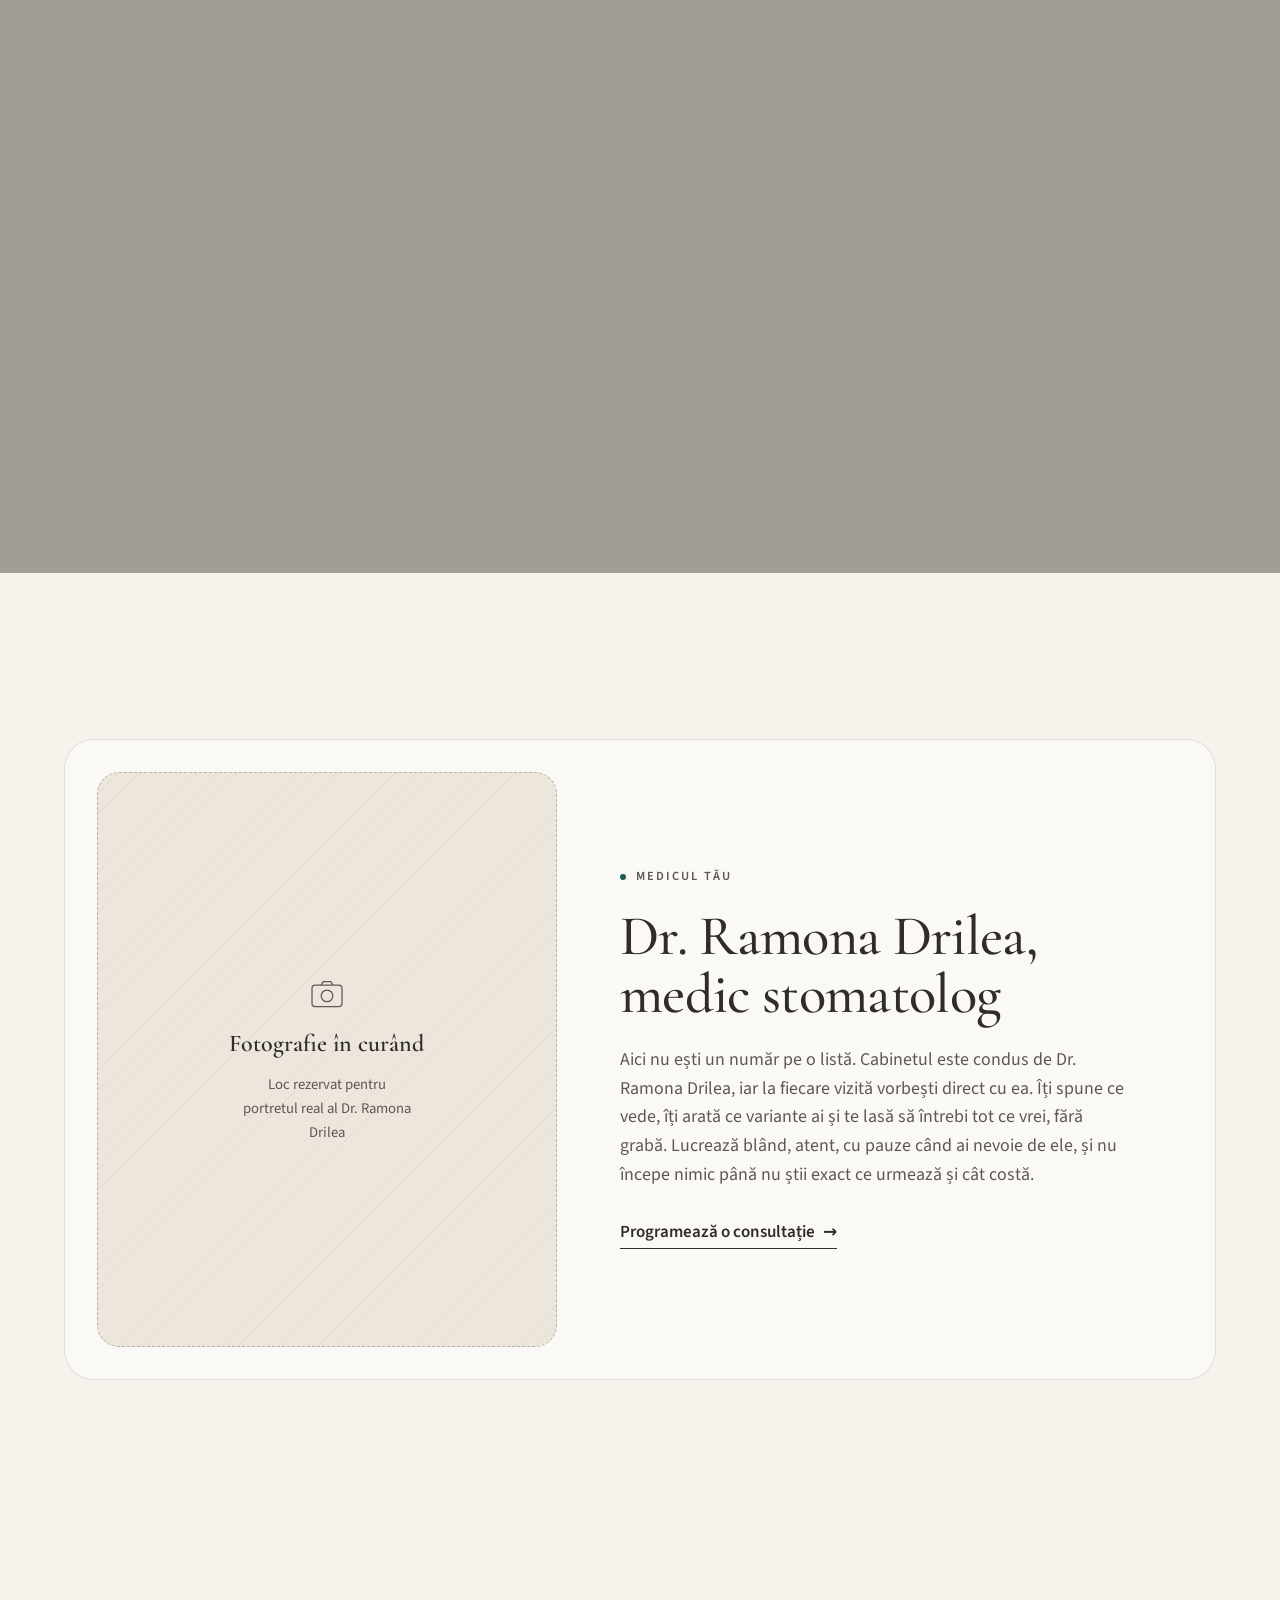
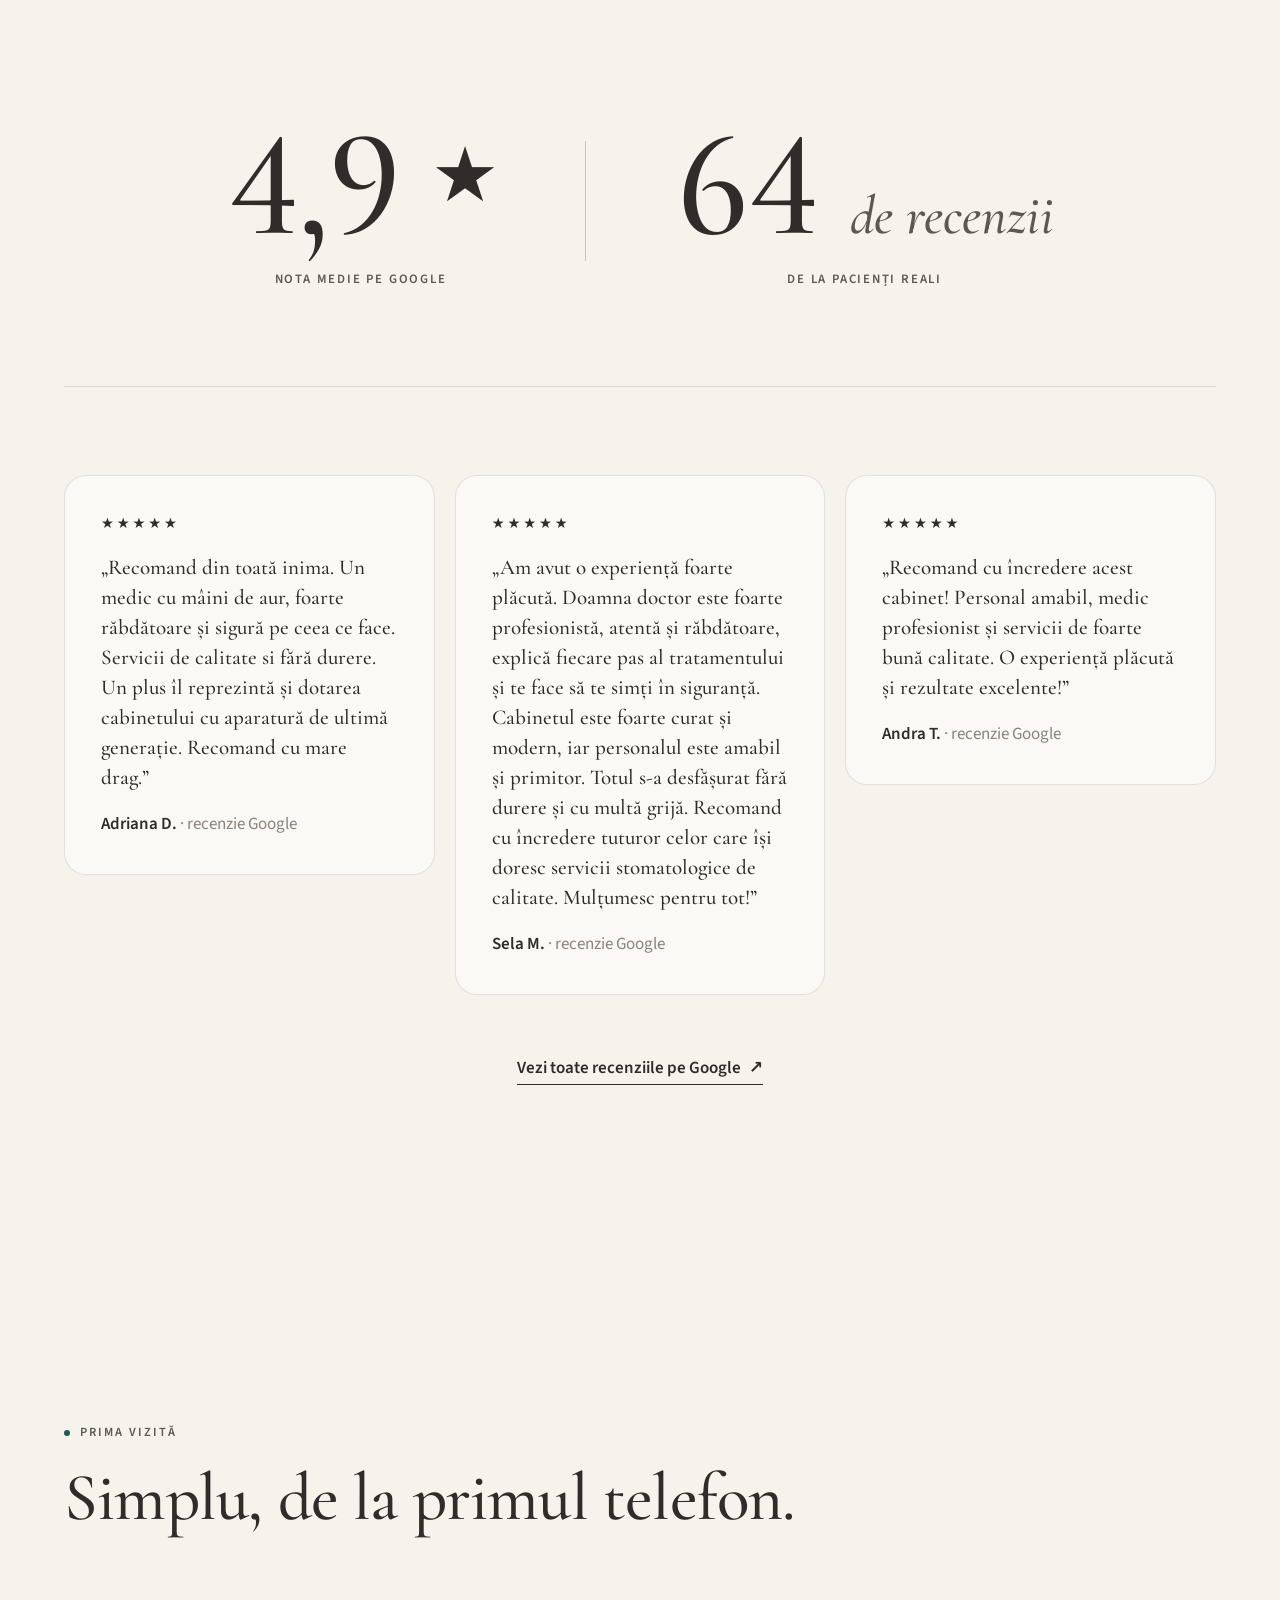
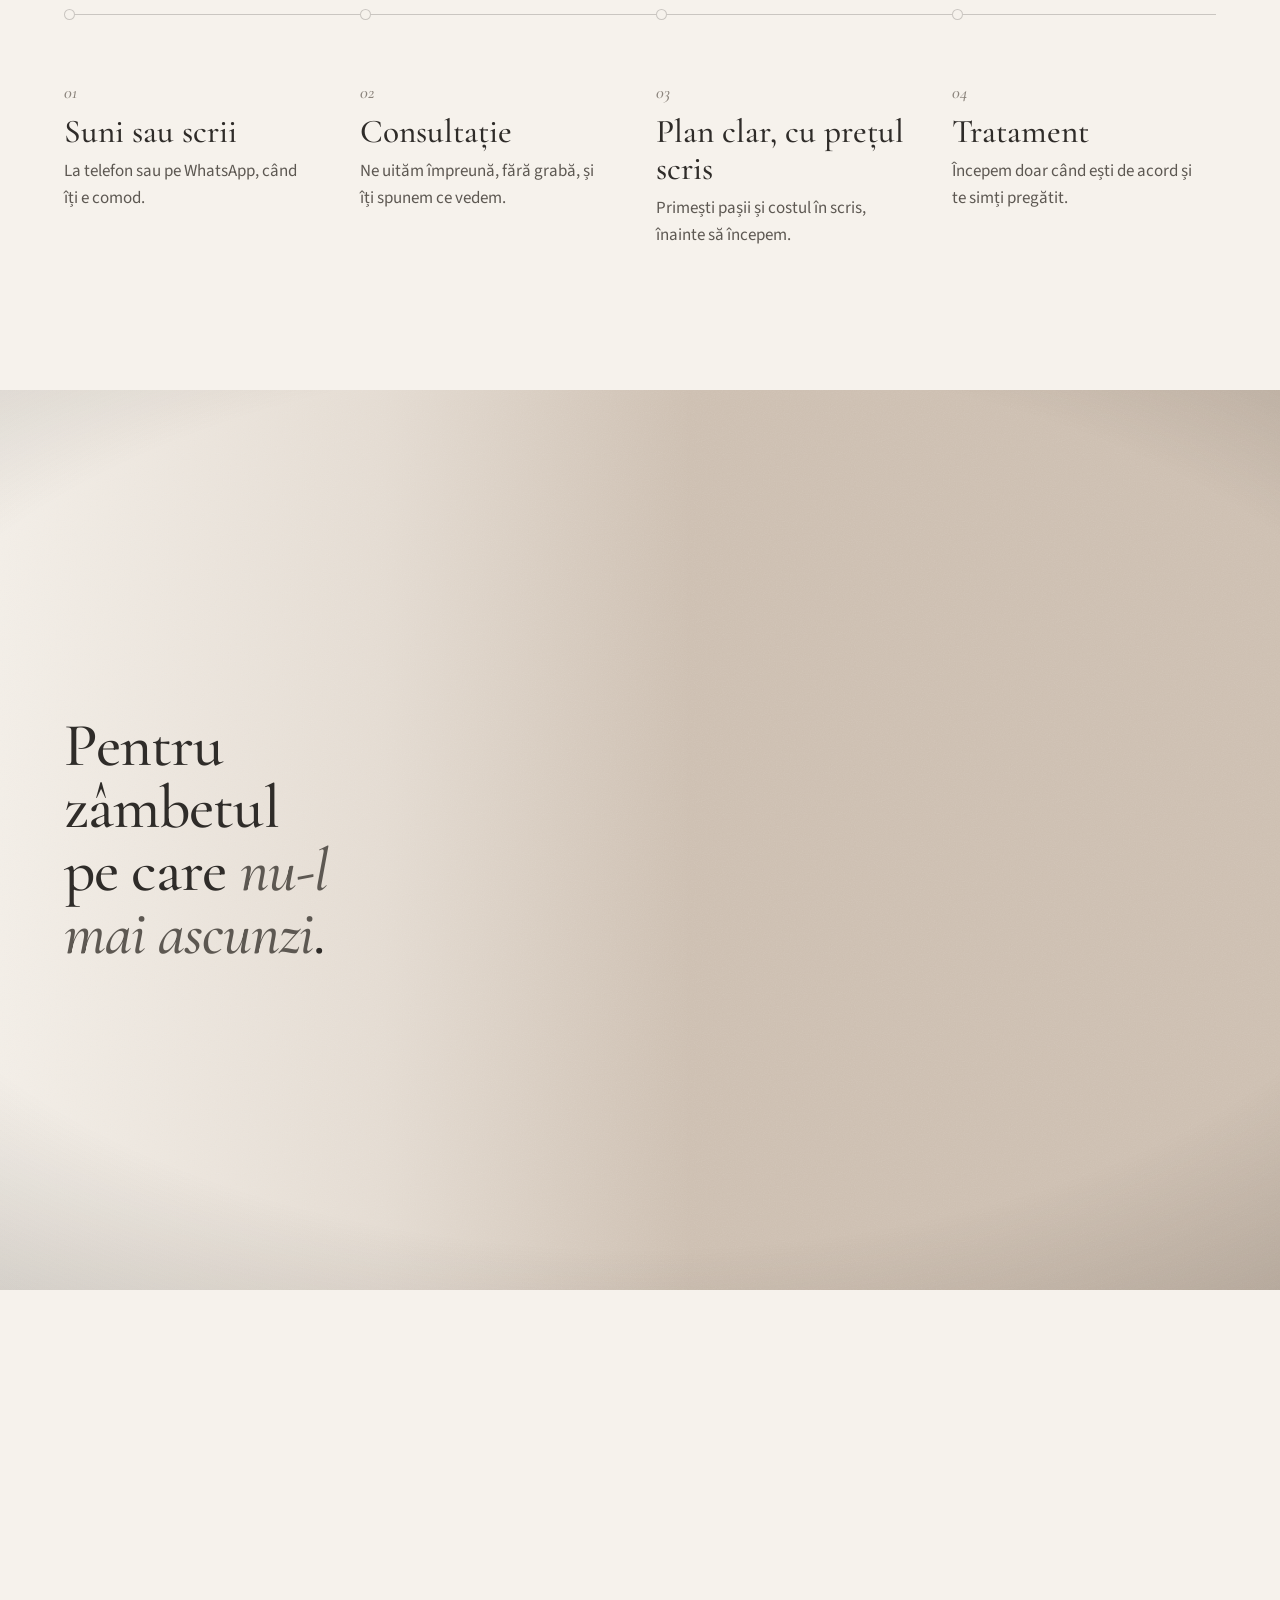
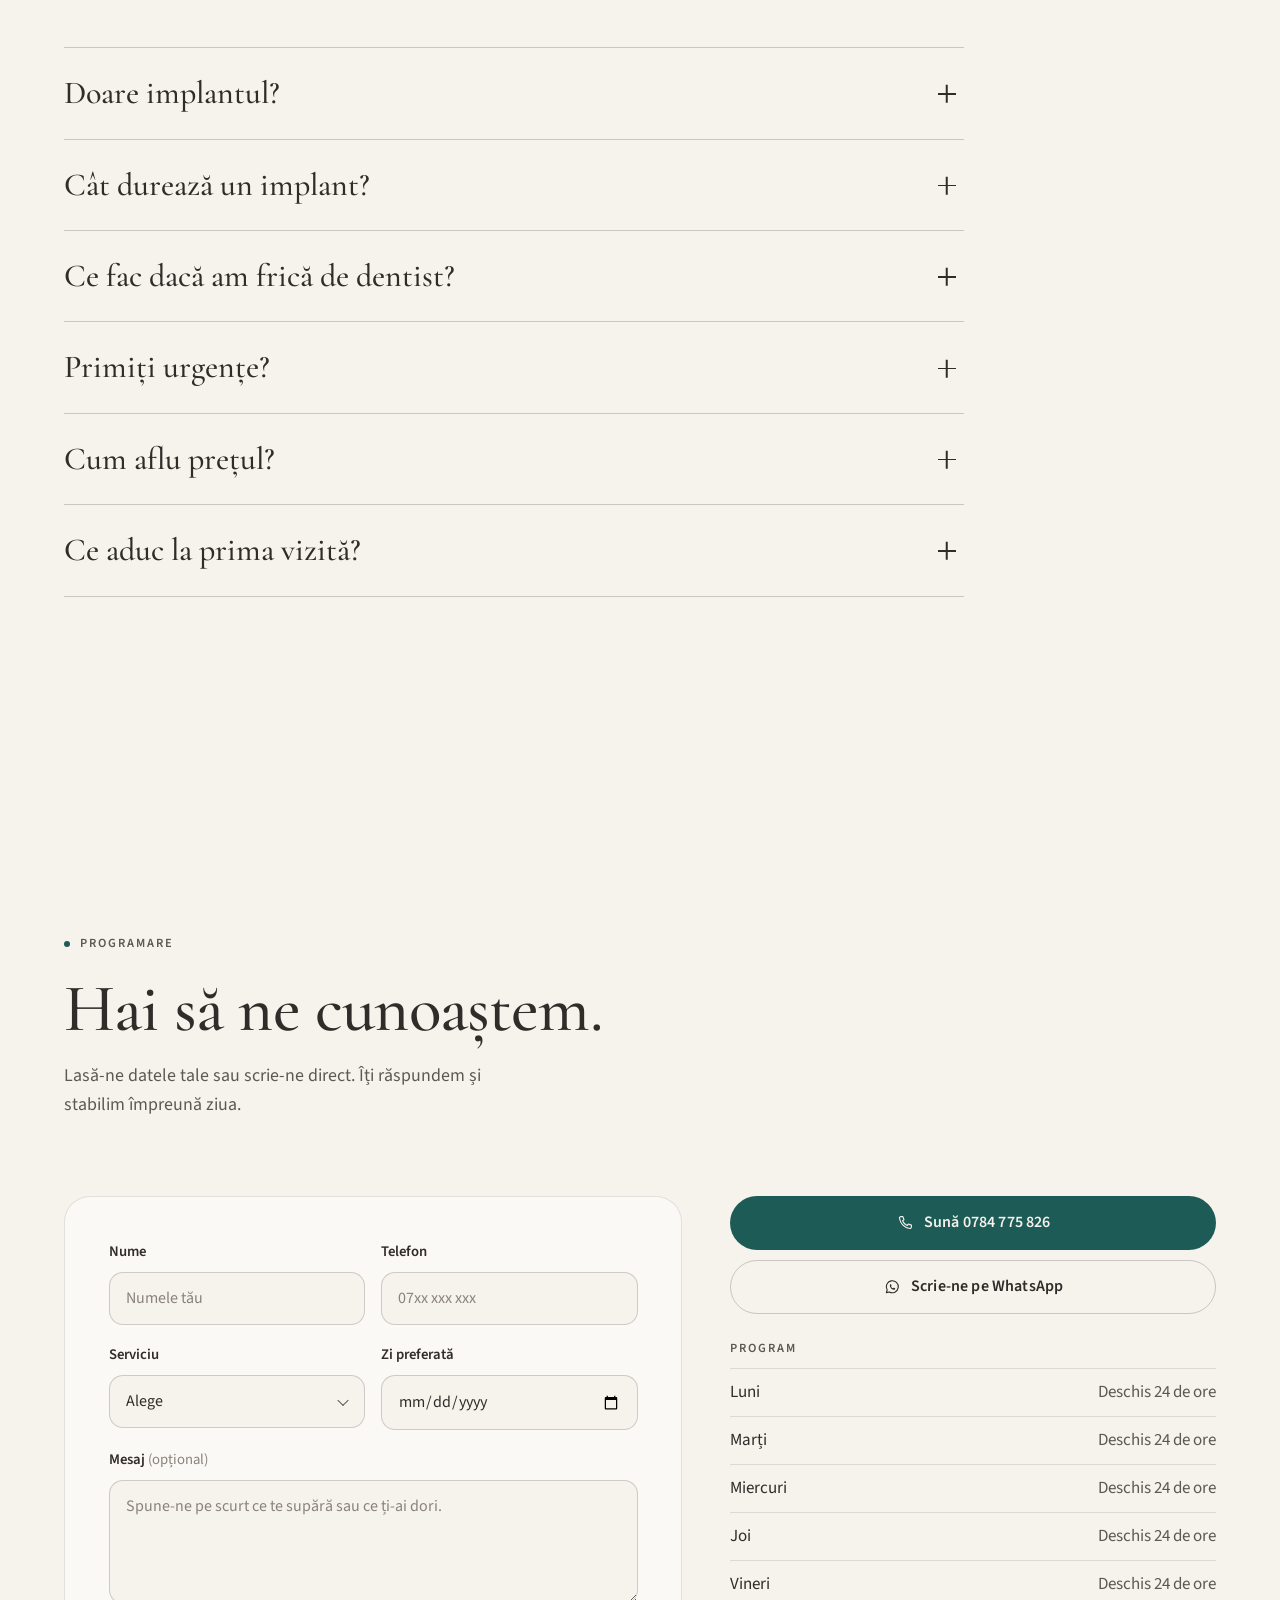
==== commit 91ff3be3: "Ancorele derulează exact până la secțiune Lenis primește poziția calculată, nu elementul, iar „nu-l”" ====
--- a/dr-ramona-drilea/index.html
+++ b/dr-ramona-drilea/index.html
@@ -313,7 +313,7 @@
              data-src-d="assets/media/smile/smile" data-src-m="assets/media/smile/smile-m"
              aria-hidden="true"></video>
       <span class="grain" aria-hidden="true"></span>
-      <p class="smile__line" id="smile-title" data-reveal>Pentru zâmbetul pe care <em>nu-l mai ascunzi</em>.</p>
+      <p class="smile__line" id="smile-title" data-reveal>Pentru zâmbetul pe care <em><span class="nowrap">nu-l</span> mai ascunzi</em>.</p>
     </section>
 
     <!-- ============ ÎNTREBĂRI ============ -->
--- a/dr-ramona-drilea/assets/css/style.css
+++ b/dr-ramona-drilea/assets/css/style.css
@@ -153,6 +153,8 @@
   white-space: nowrap;
   border: 0;
 }
+
+.nowrap { white-space: nowrap; }
 
 .skip-link {
   position: fixed;
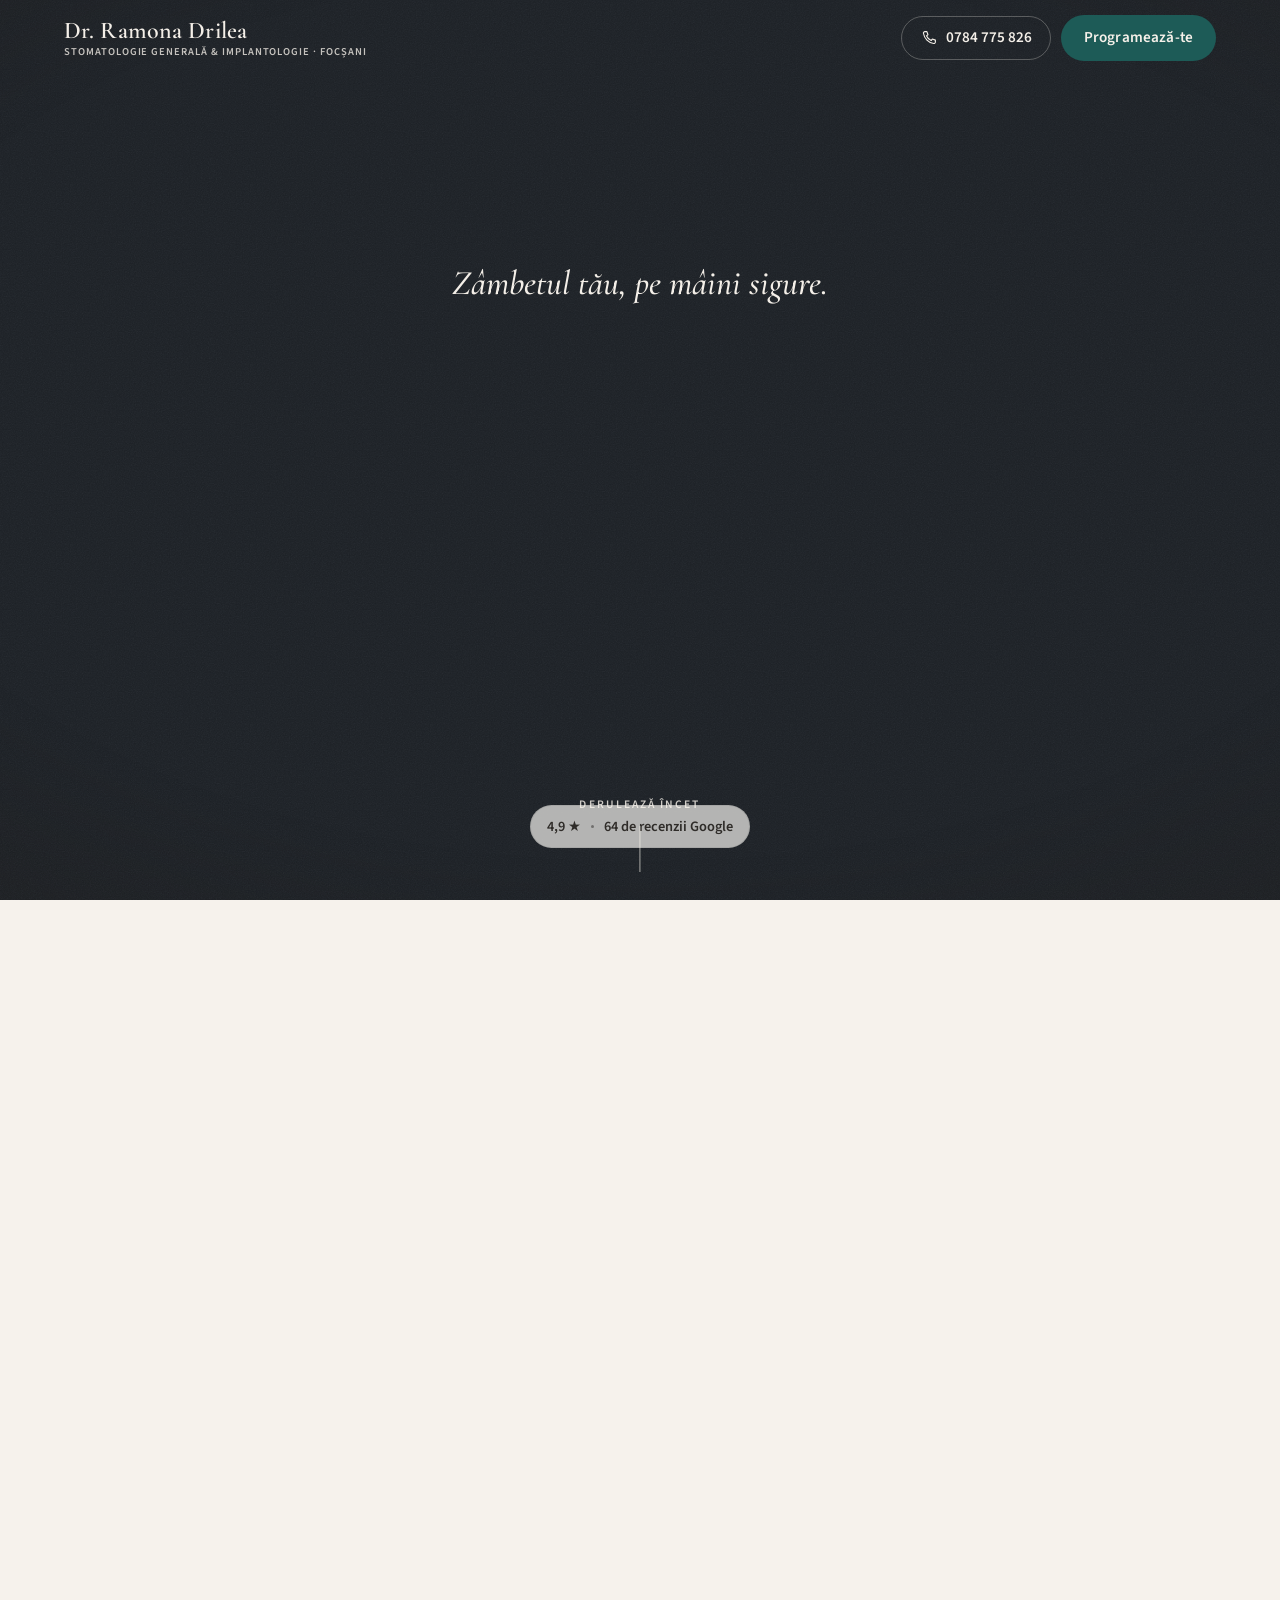
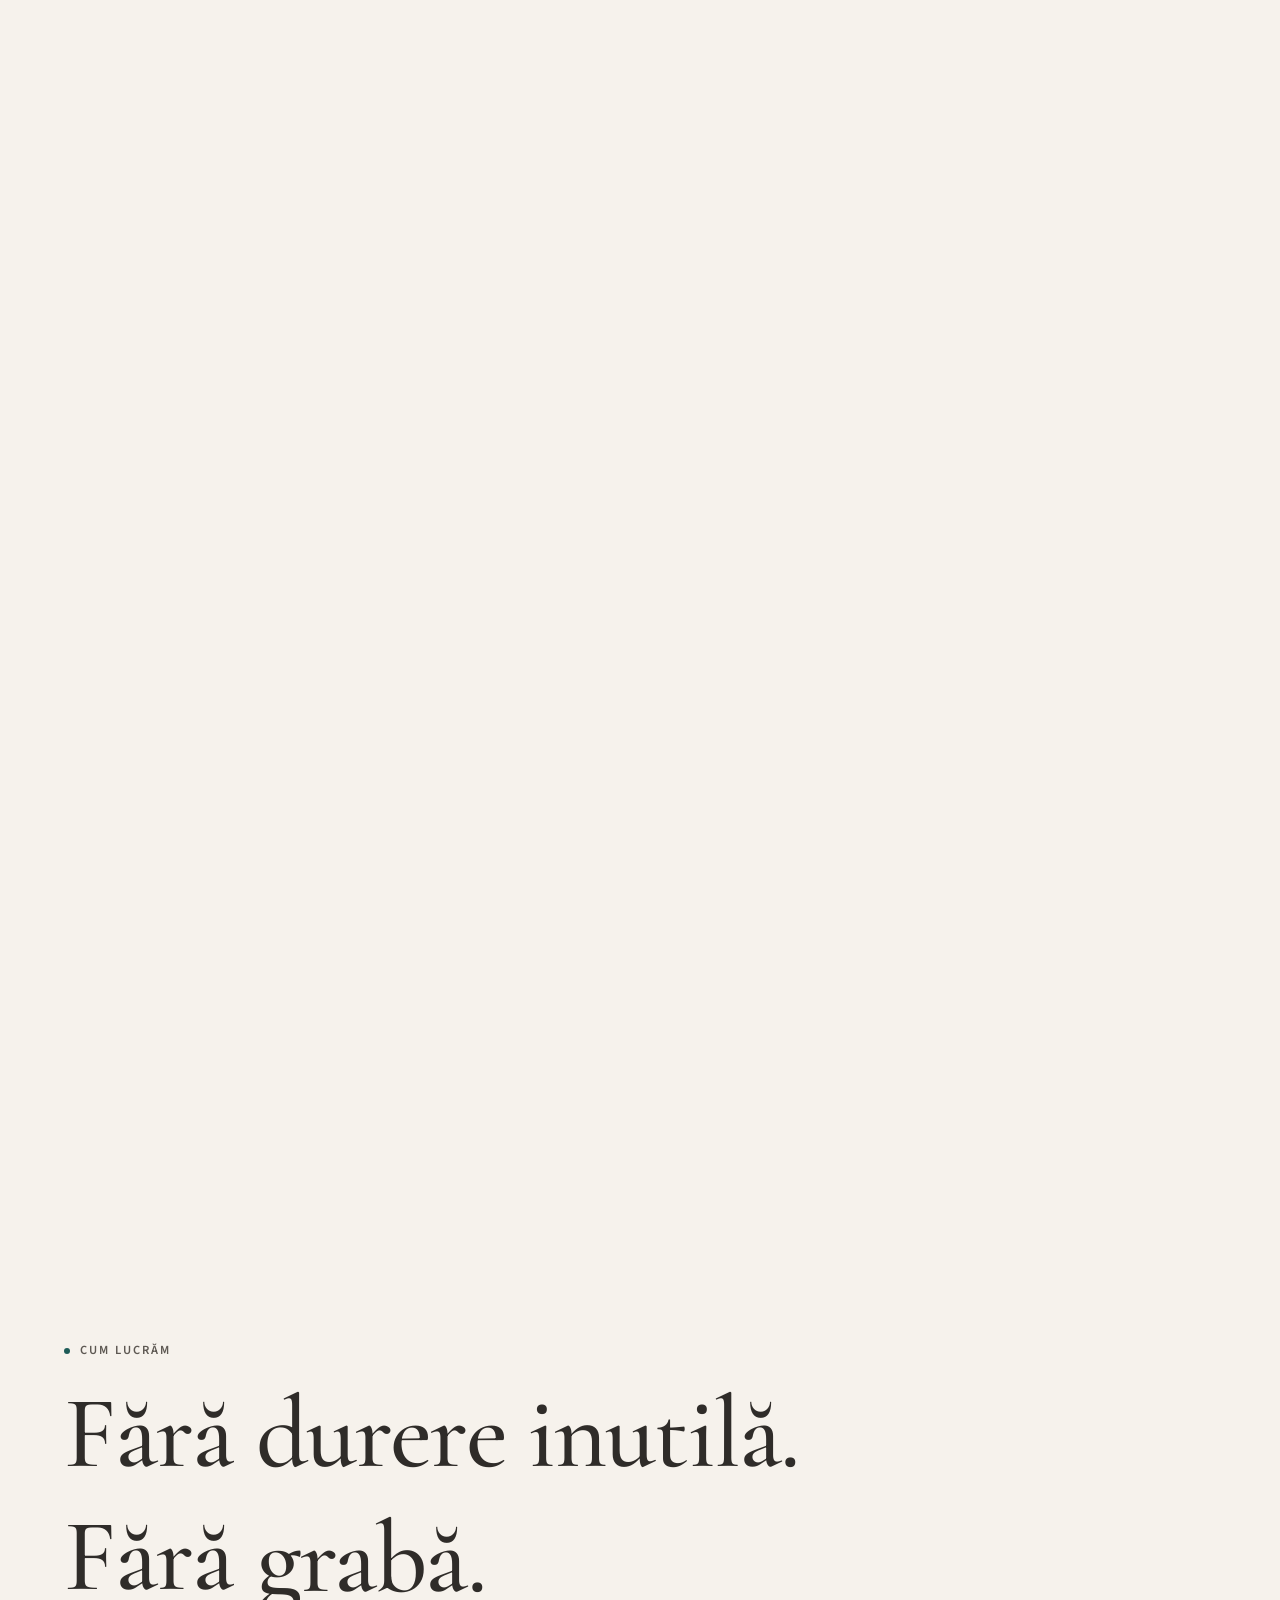
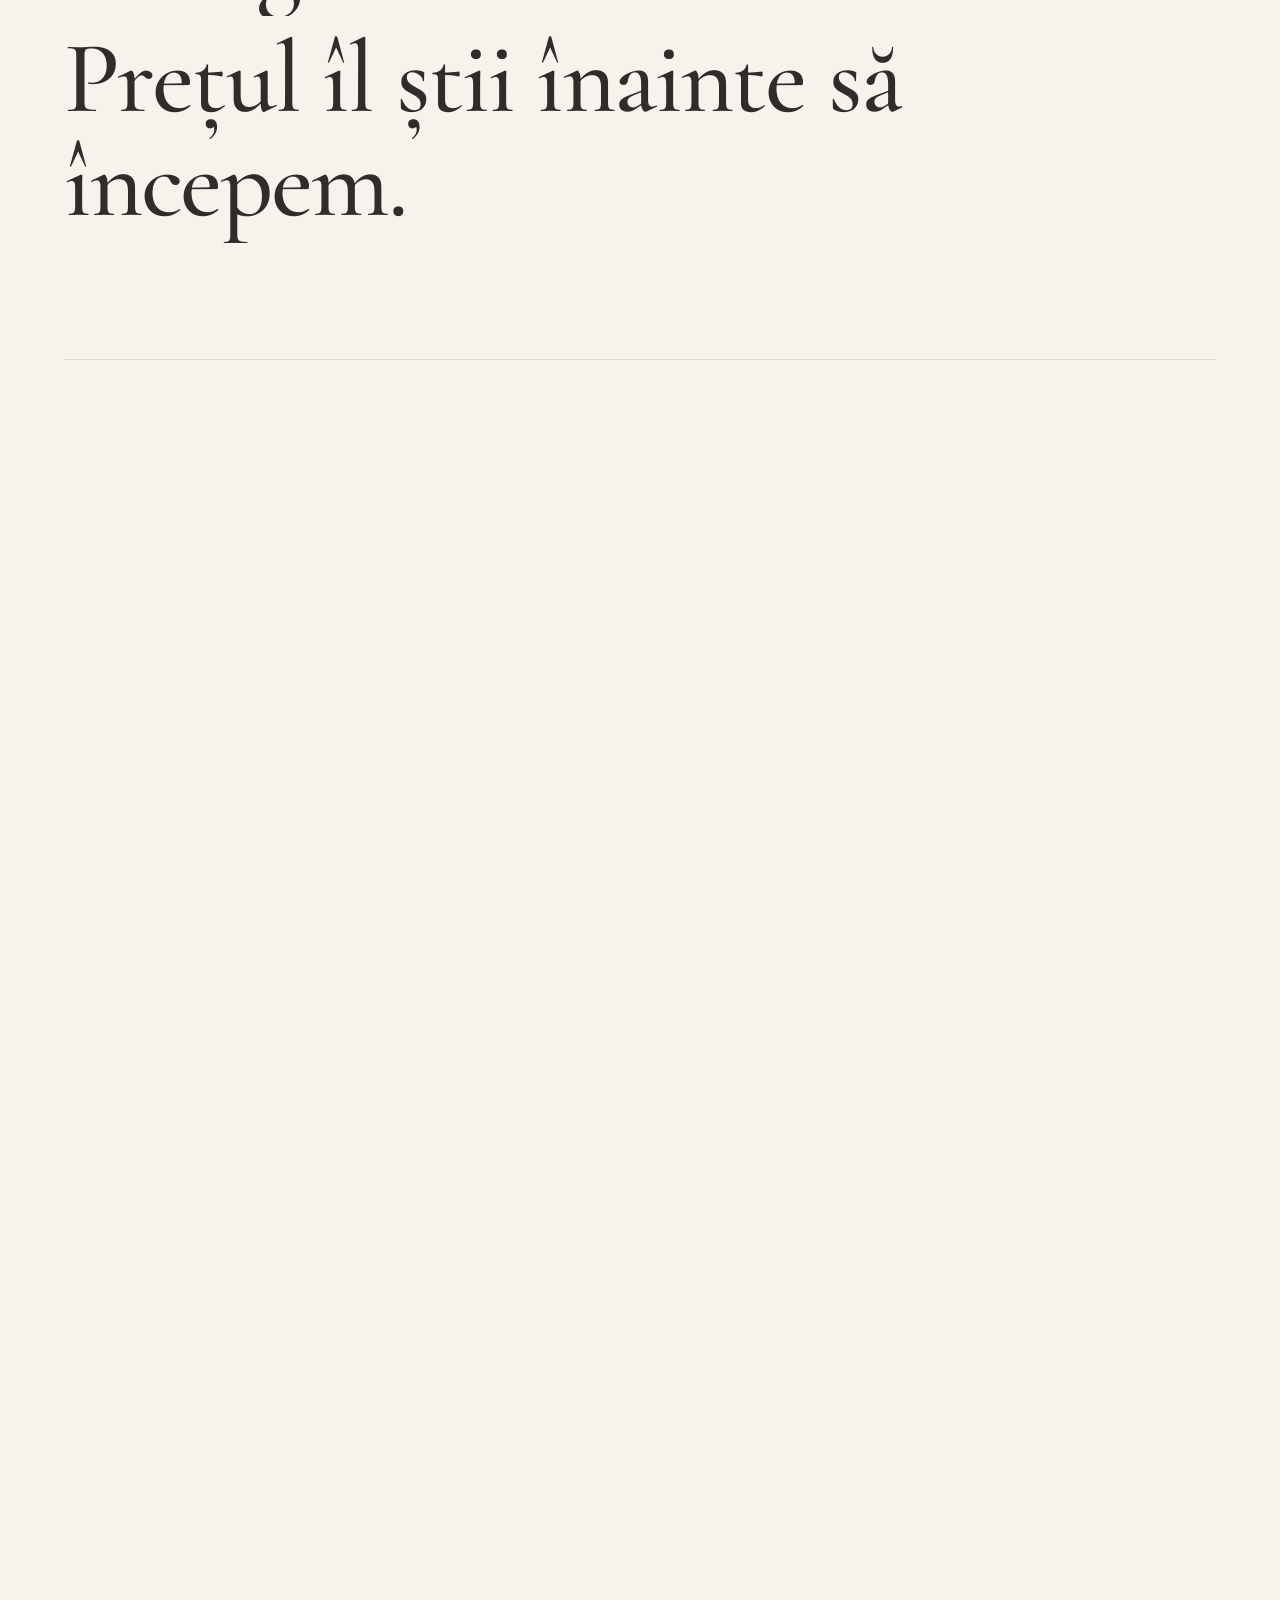
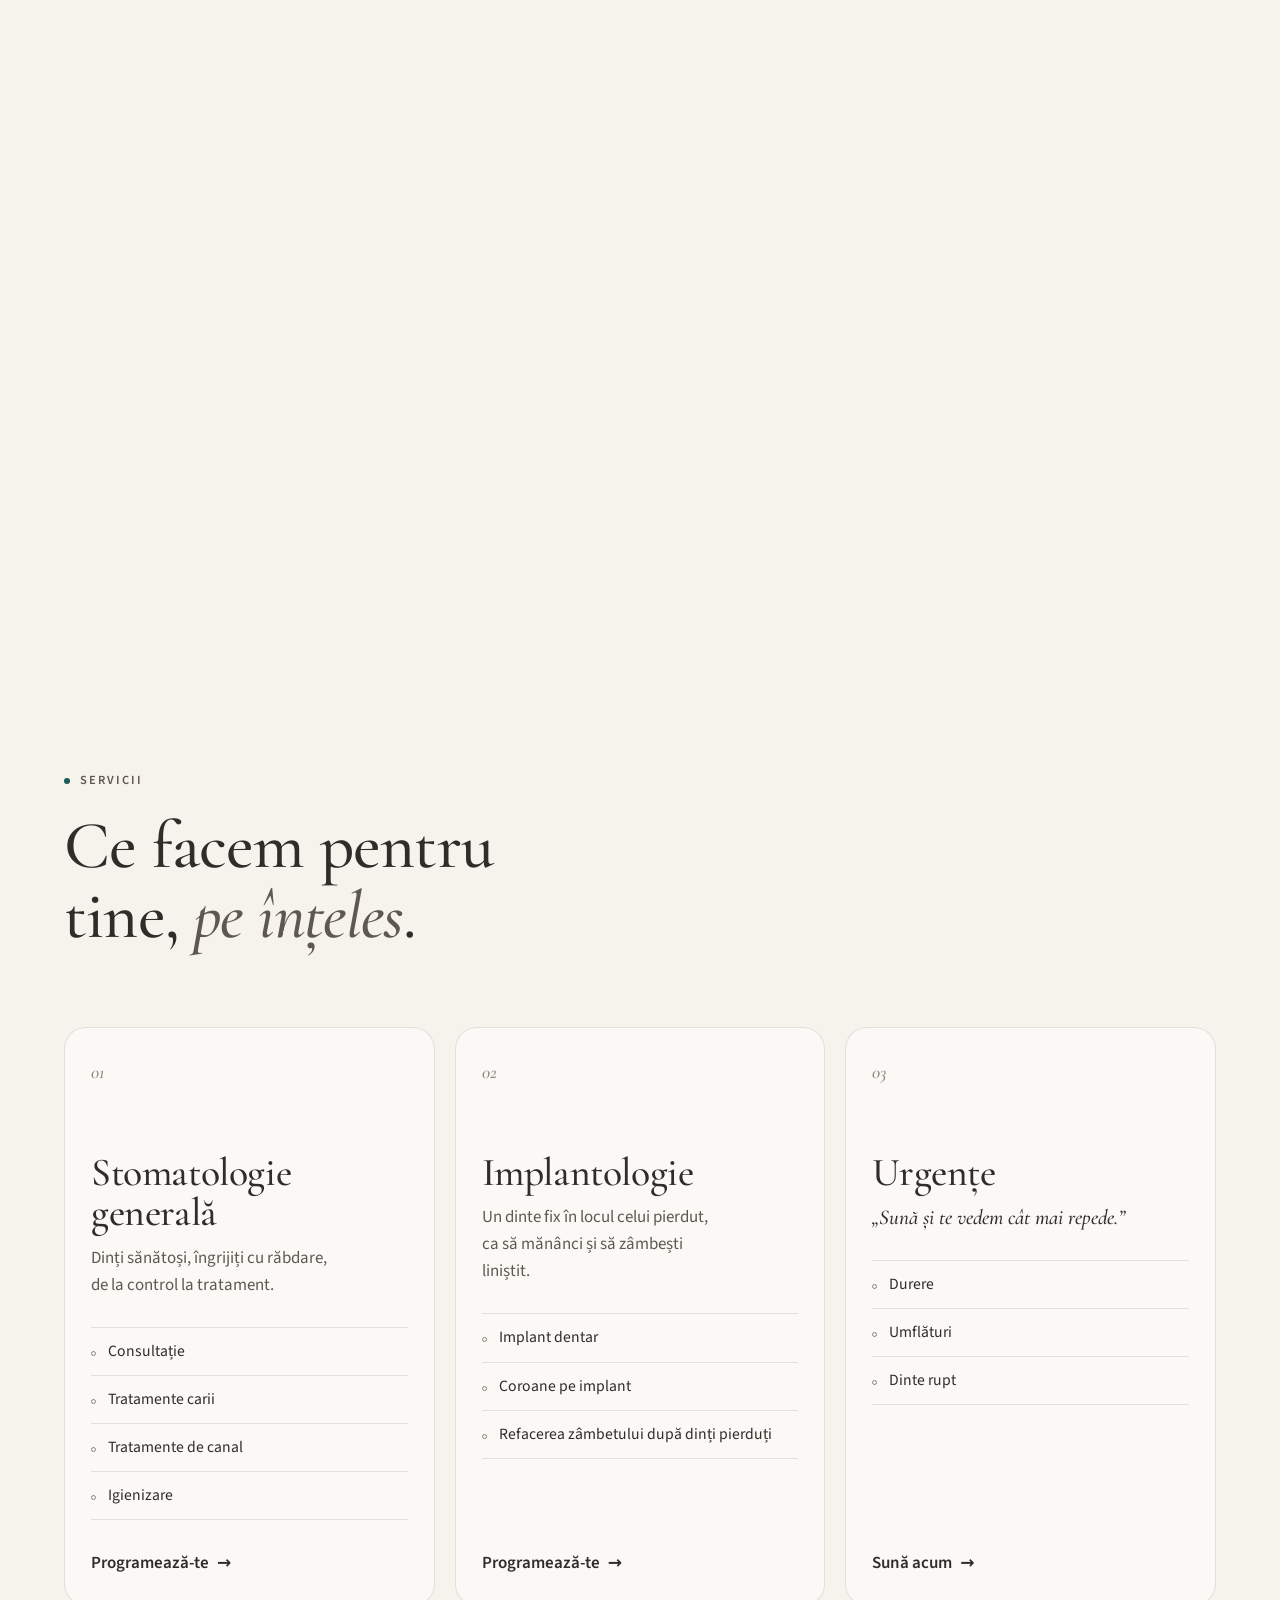
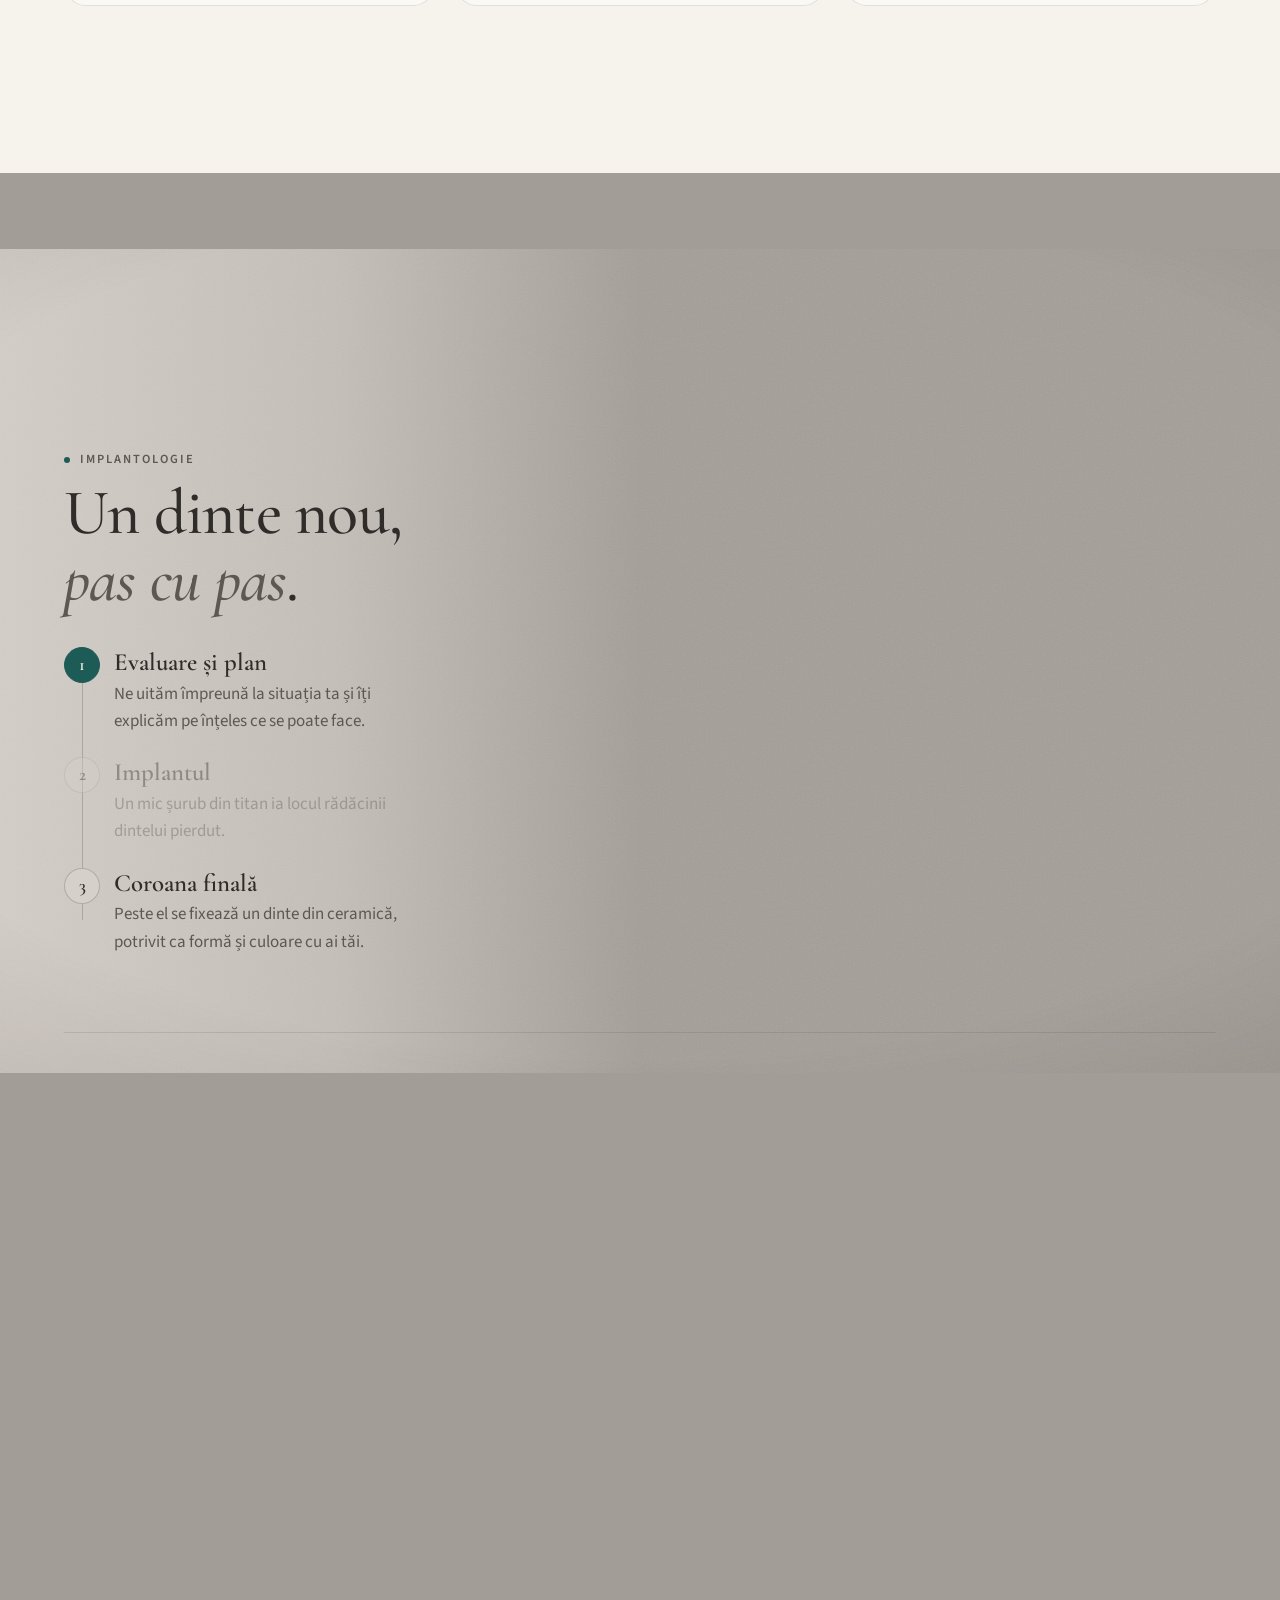
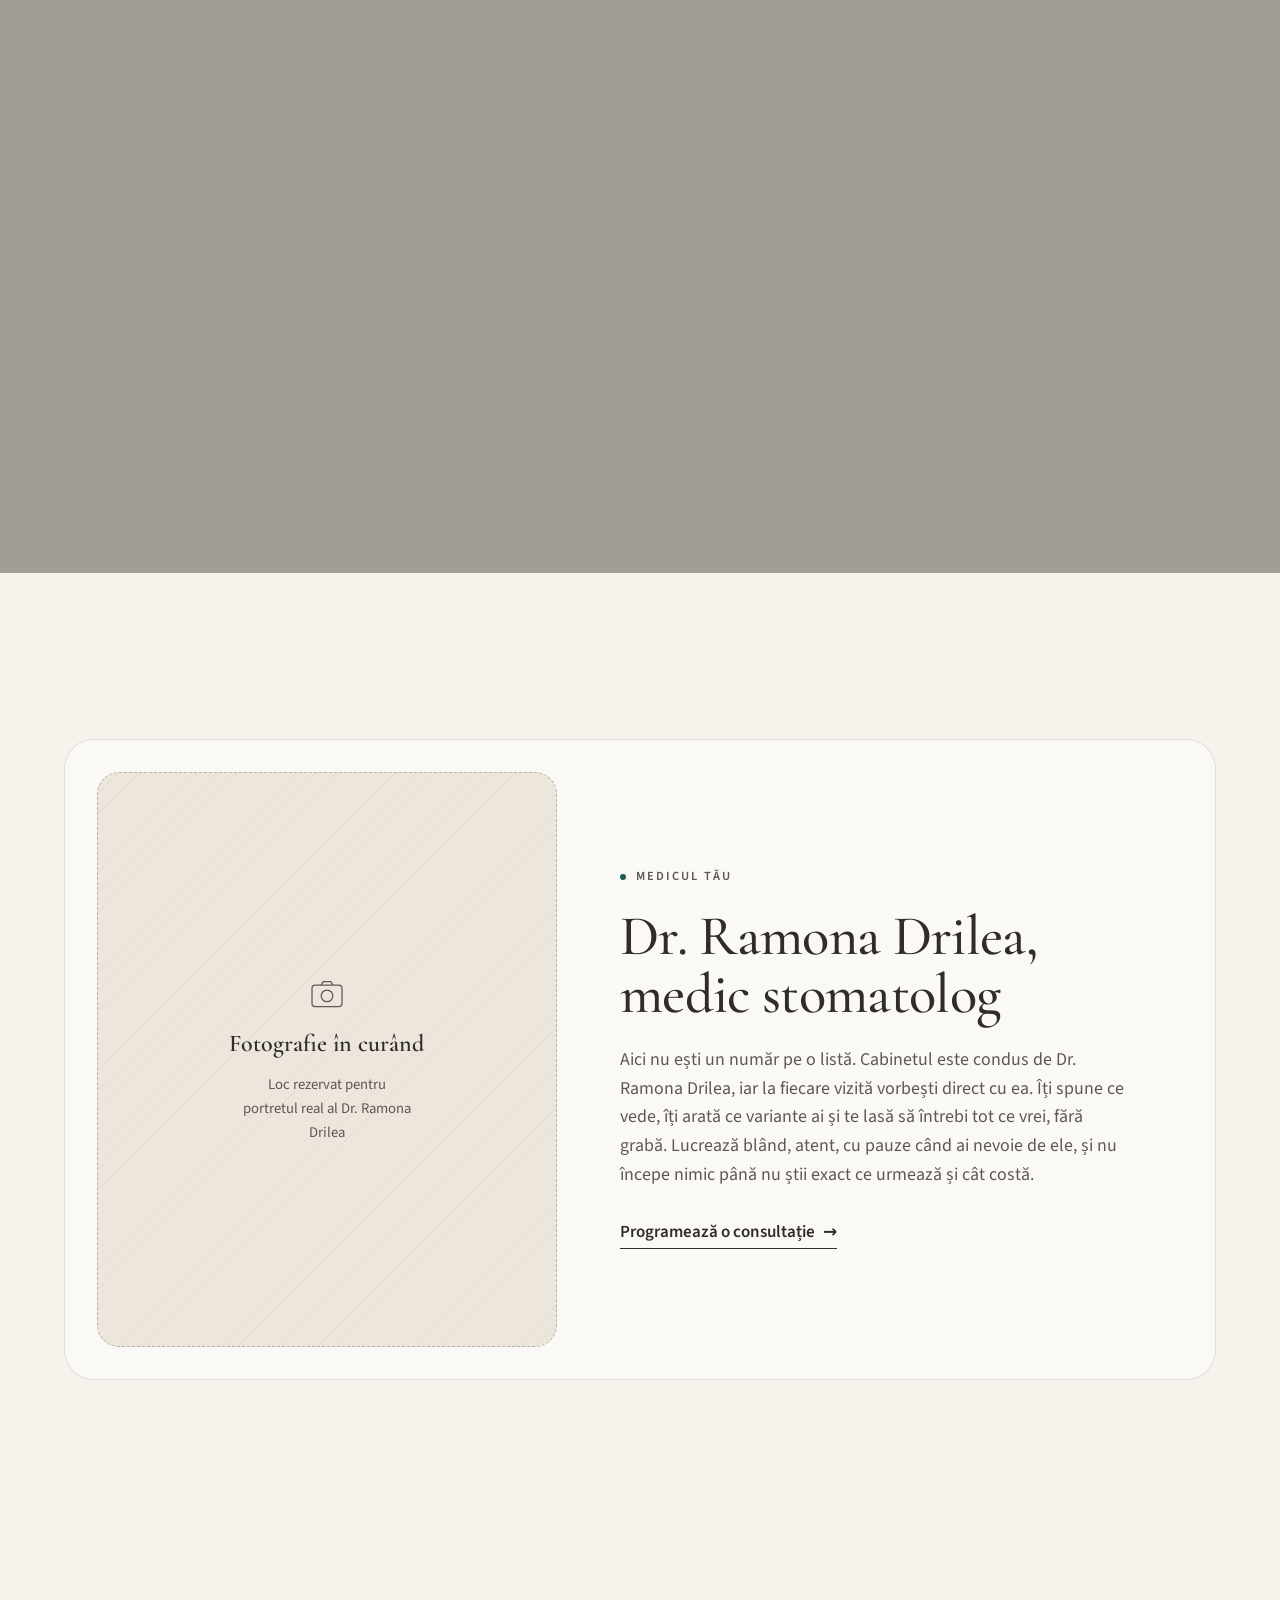
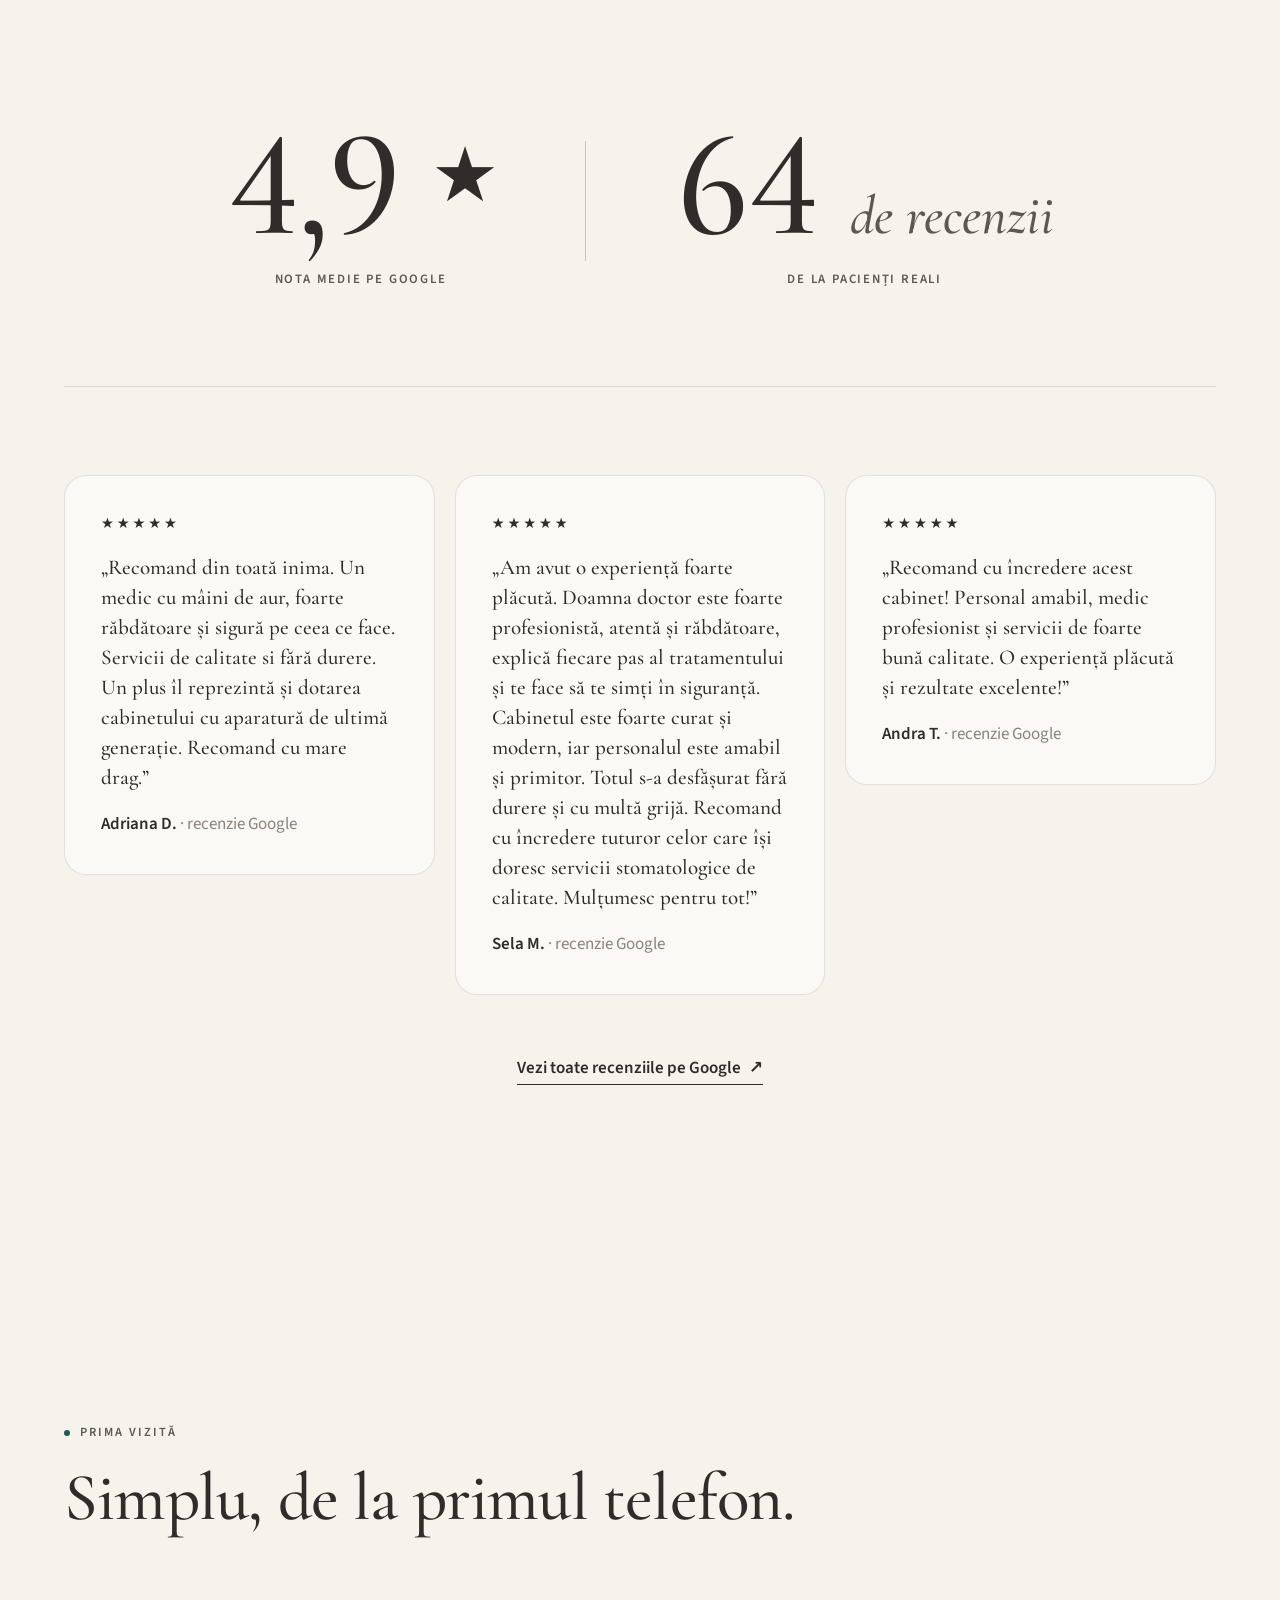
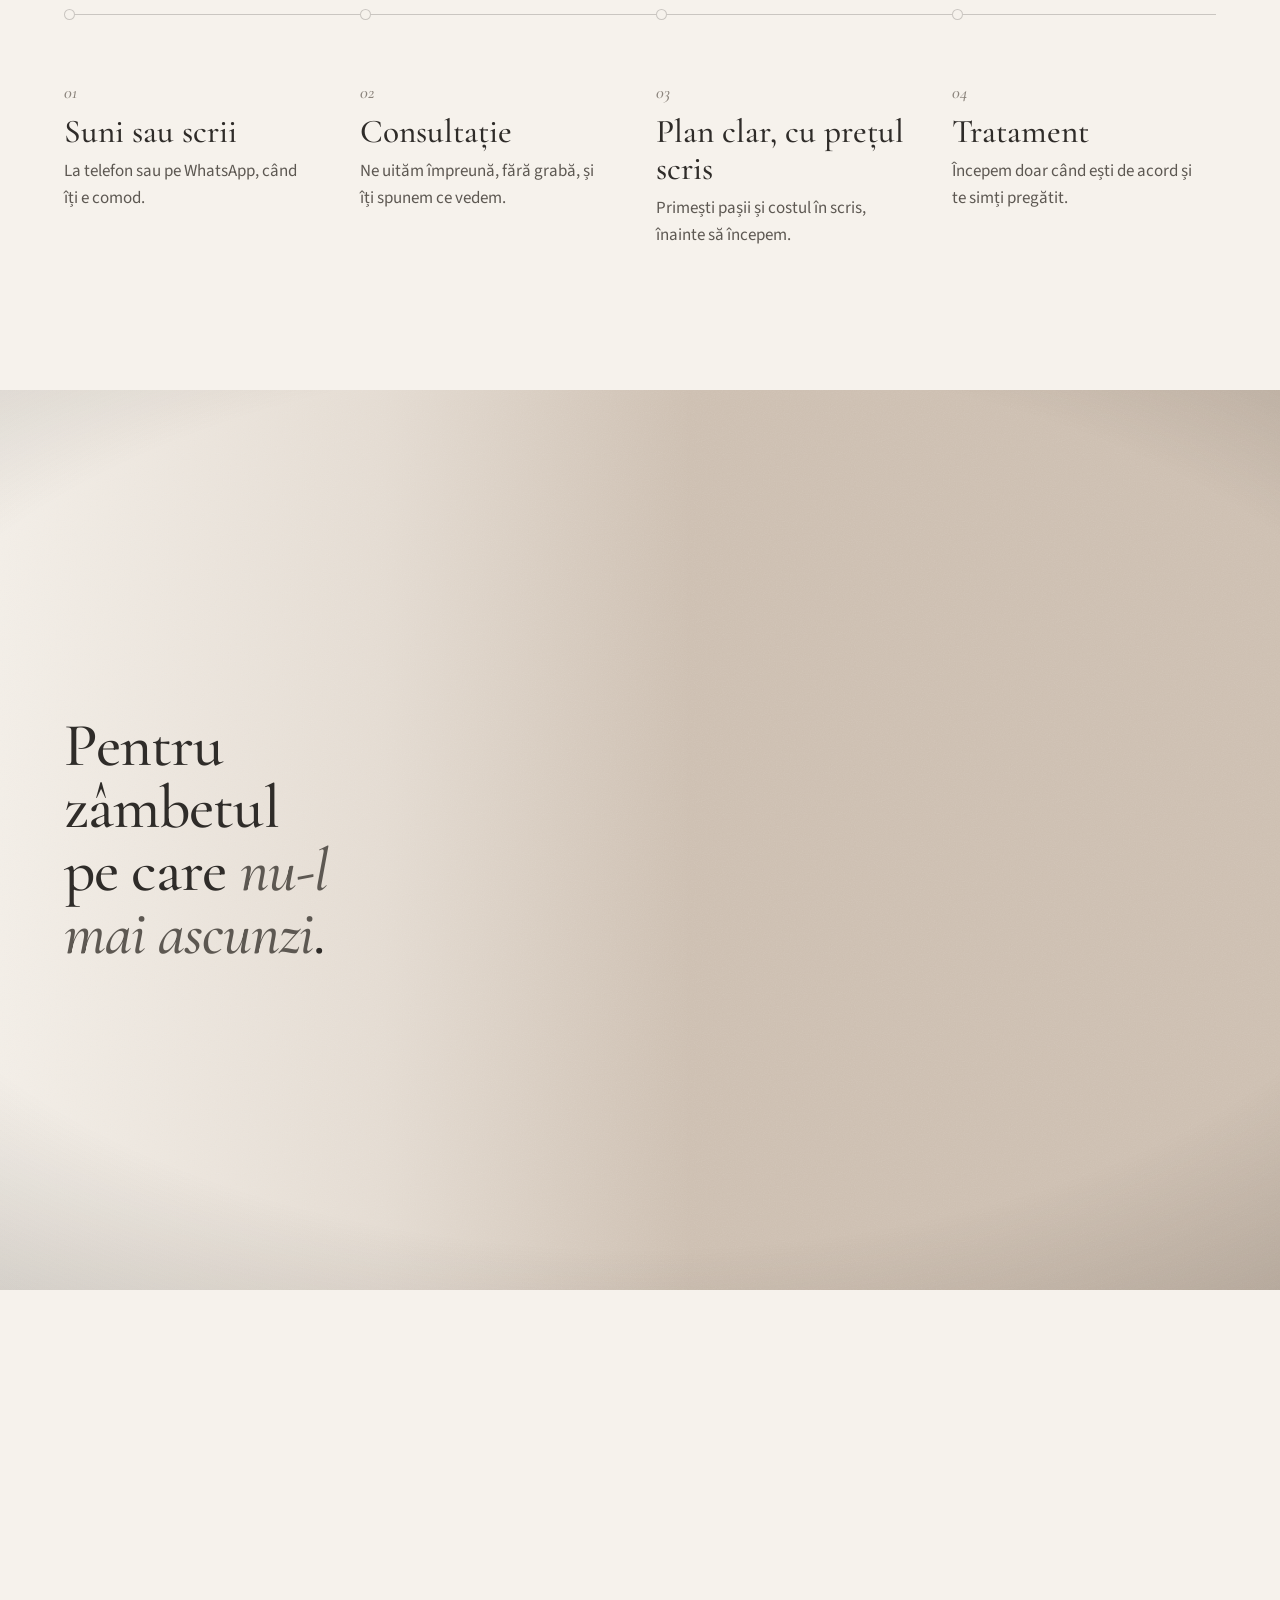
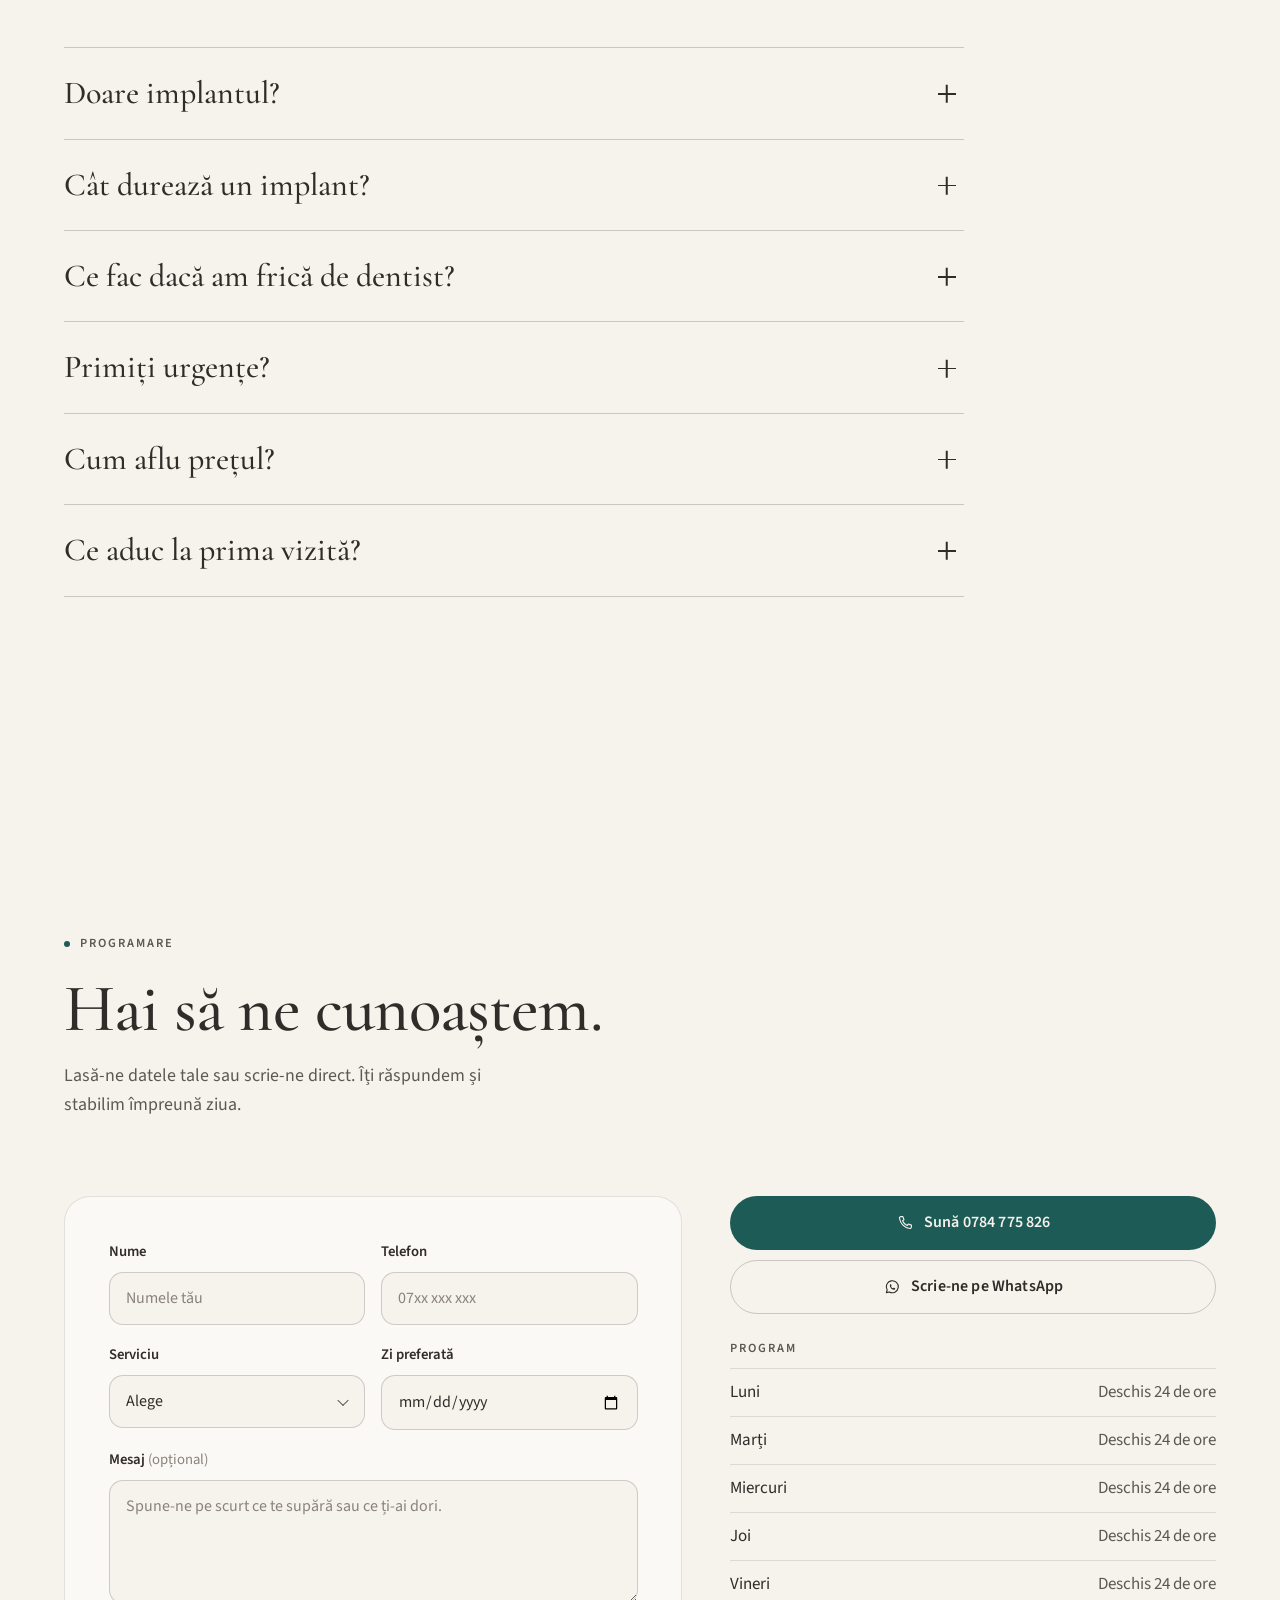
==== commit fdb53540: "Canvasul nu desenează mai mulți pixeli decât au cadrele; README Pe telefon, scrub-ul din hero umple " ====
--- a/dr-ramona-drilea/index.html
+++ b/dr-ramona-drilea/index.html
@@ -69,8 +69,8 @@
           </picture>
           <canvas class="seq__canvas" aria-hidden="true"
                   data-seq="hero"
-                  data-src-d="assets/media/hero/d/" data-count-d="97"
-                  data-src-m="assets/media/hero/m/" data-count-m="97"></canvas>
+                  data-src-d="assets/media/hero/d/" data-count-d="97" data-size-d="1600x900"
+                  data-src-m="assets/media/hero/m/" data-count-m="97" data-size-m="540x960"></canvas>
           <span class="grain" aria-hidden="true"></span>
           <p class="sr-only">Cabinetul în lumina dimineții: un fascicul de soare traversează încet scaunul crem, iar camera se luminează.</p>
 
@@ -173,8 +173,8 @@
             </picture>
             <canvas class="seq__canvas" aria-hidden="true"
                     data-seq="implant"
-                    data-src-d="assets/media/implant/d/" data-count-d="121"
-                    data-src-m="assets/media/implant/m/" data-count-m="97"></canvas>
+                    data-src-d="assets/media/implant/d/" data-count-d="121" data-size-d="1280x720"
+                    data-src-m="assets/media/implant/m/" data-count-m="97" data-size-m="640x800"></canvas>
             <span class="grain" aria-hidden="true"></span>
             <p class="sr-only">Șurubul din titan, bontul și coroana din ceramică se apropie încet și se îmbină într-un dinte complet.</p>
           </div>
